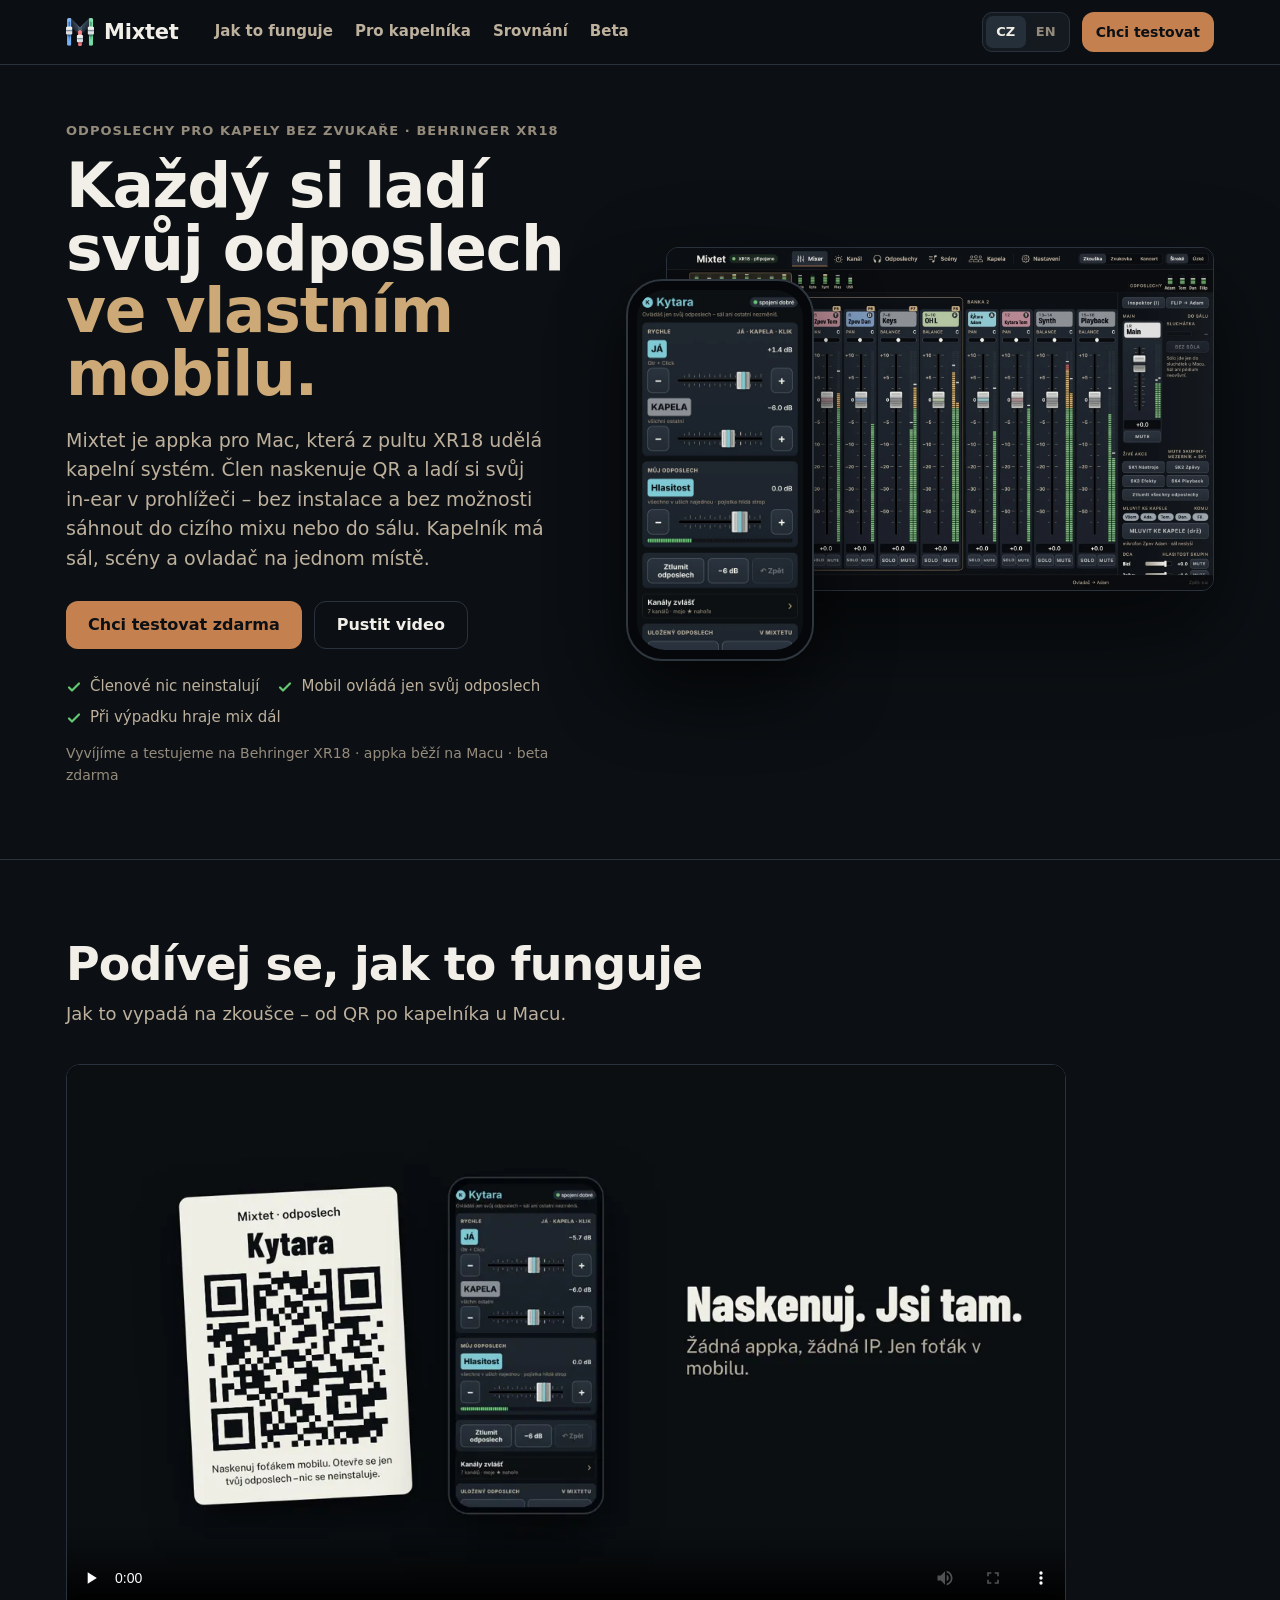
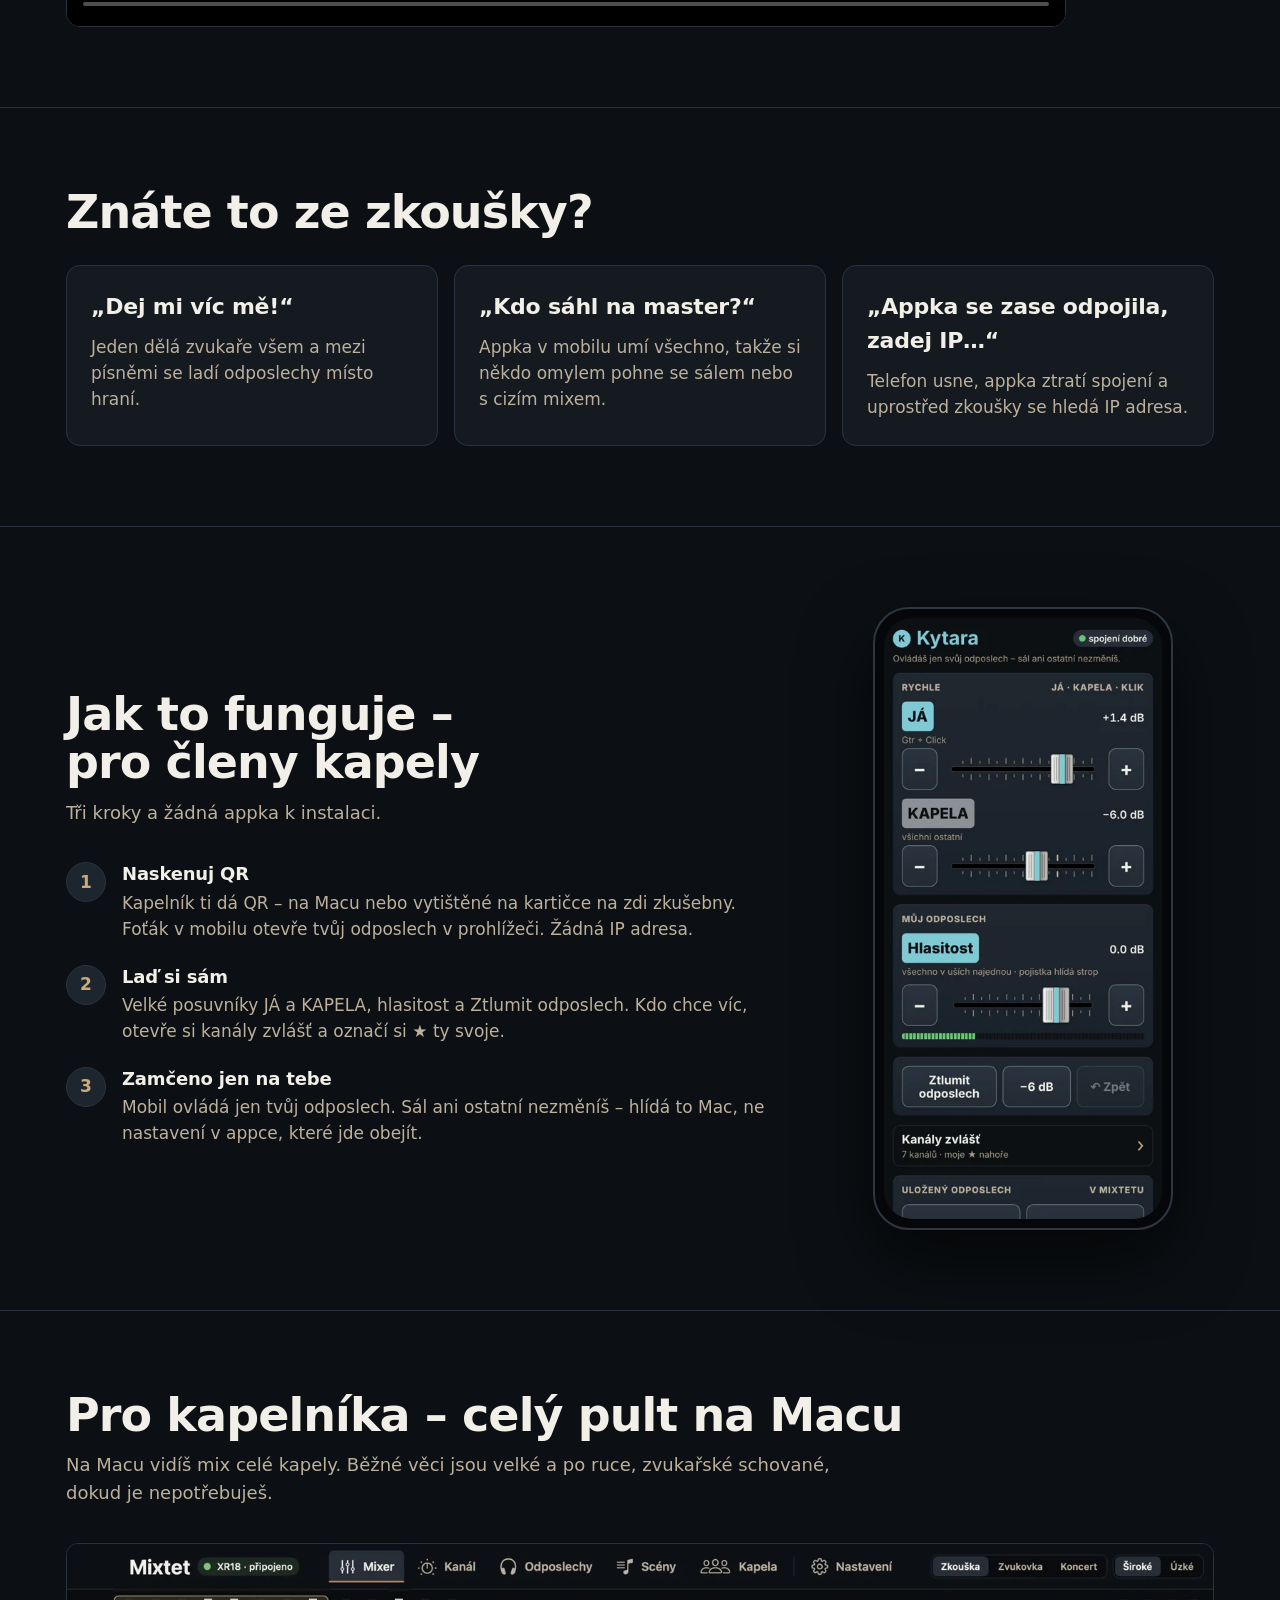
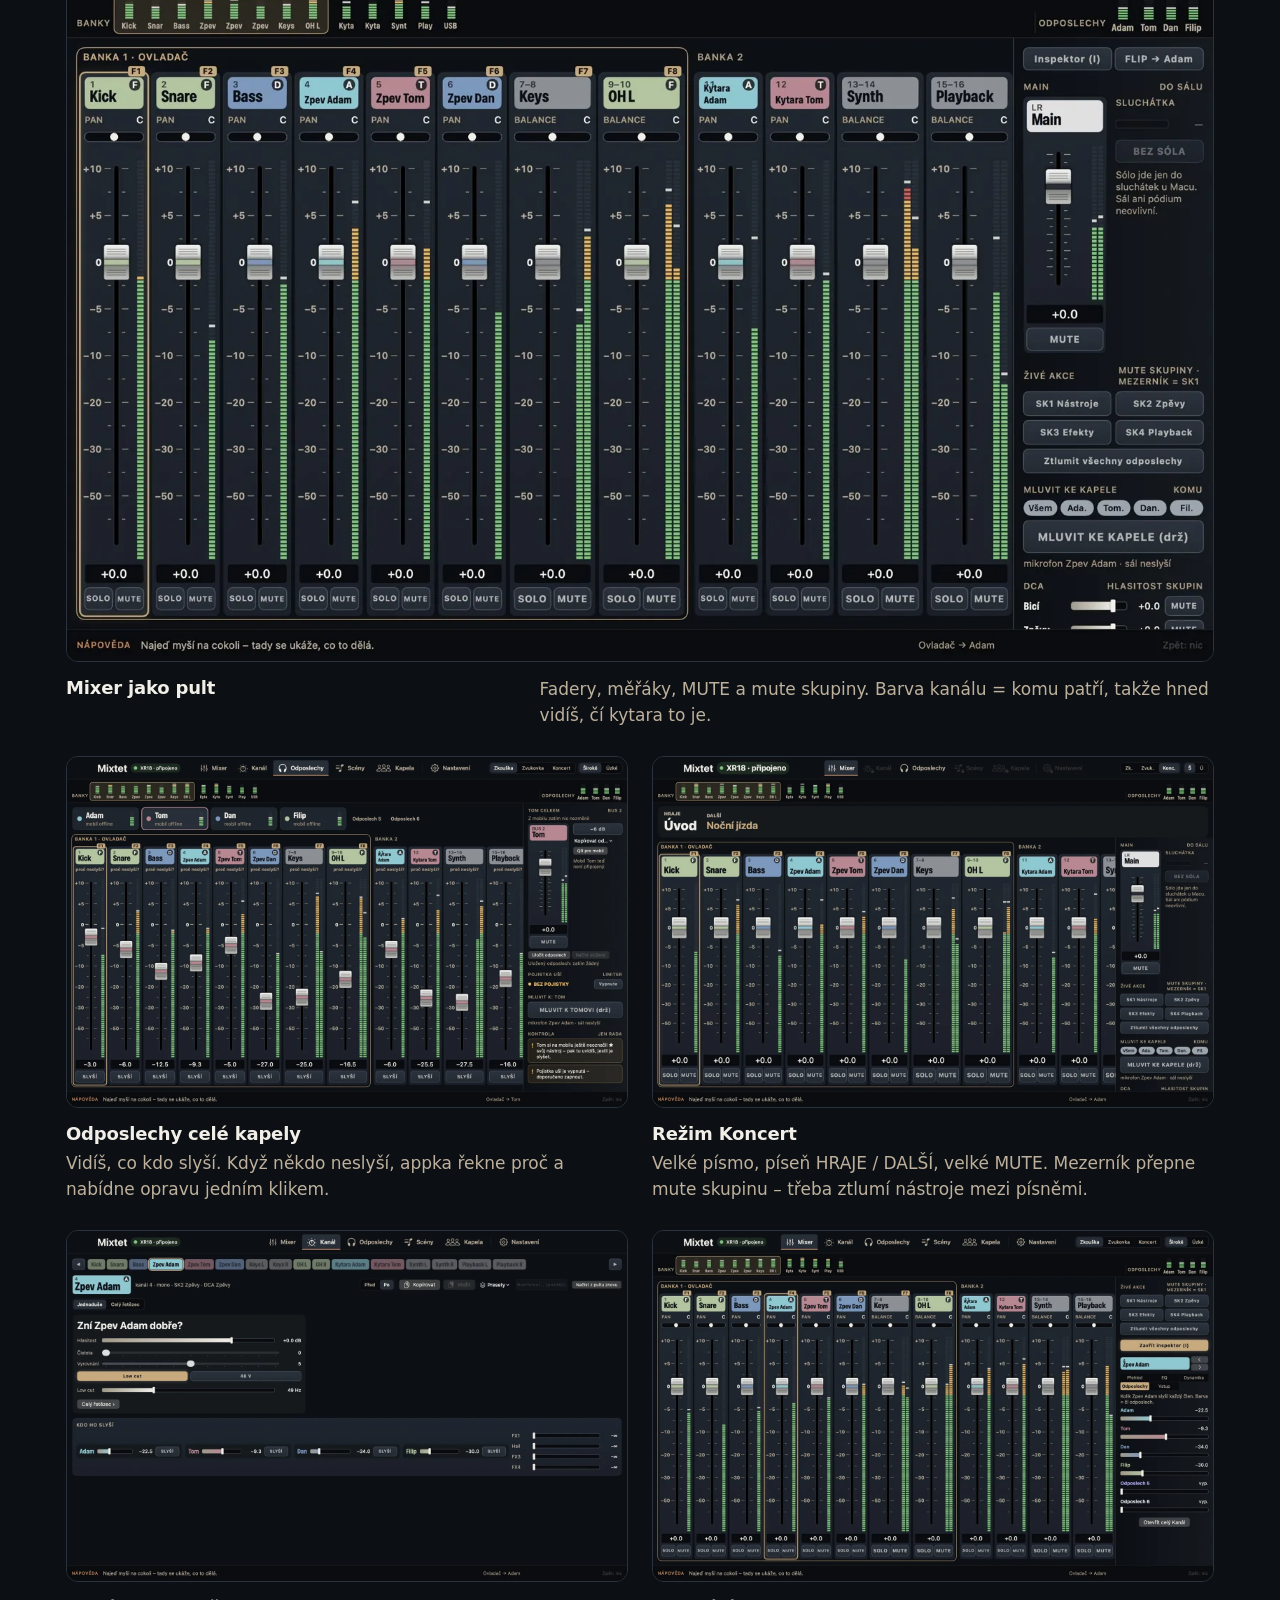
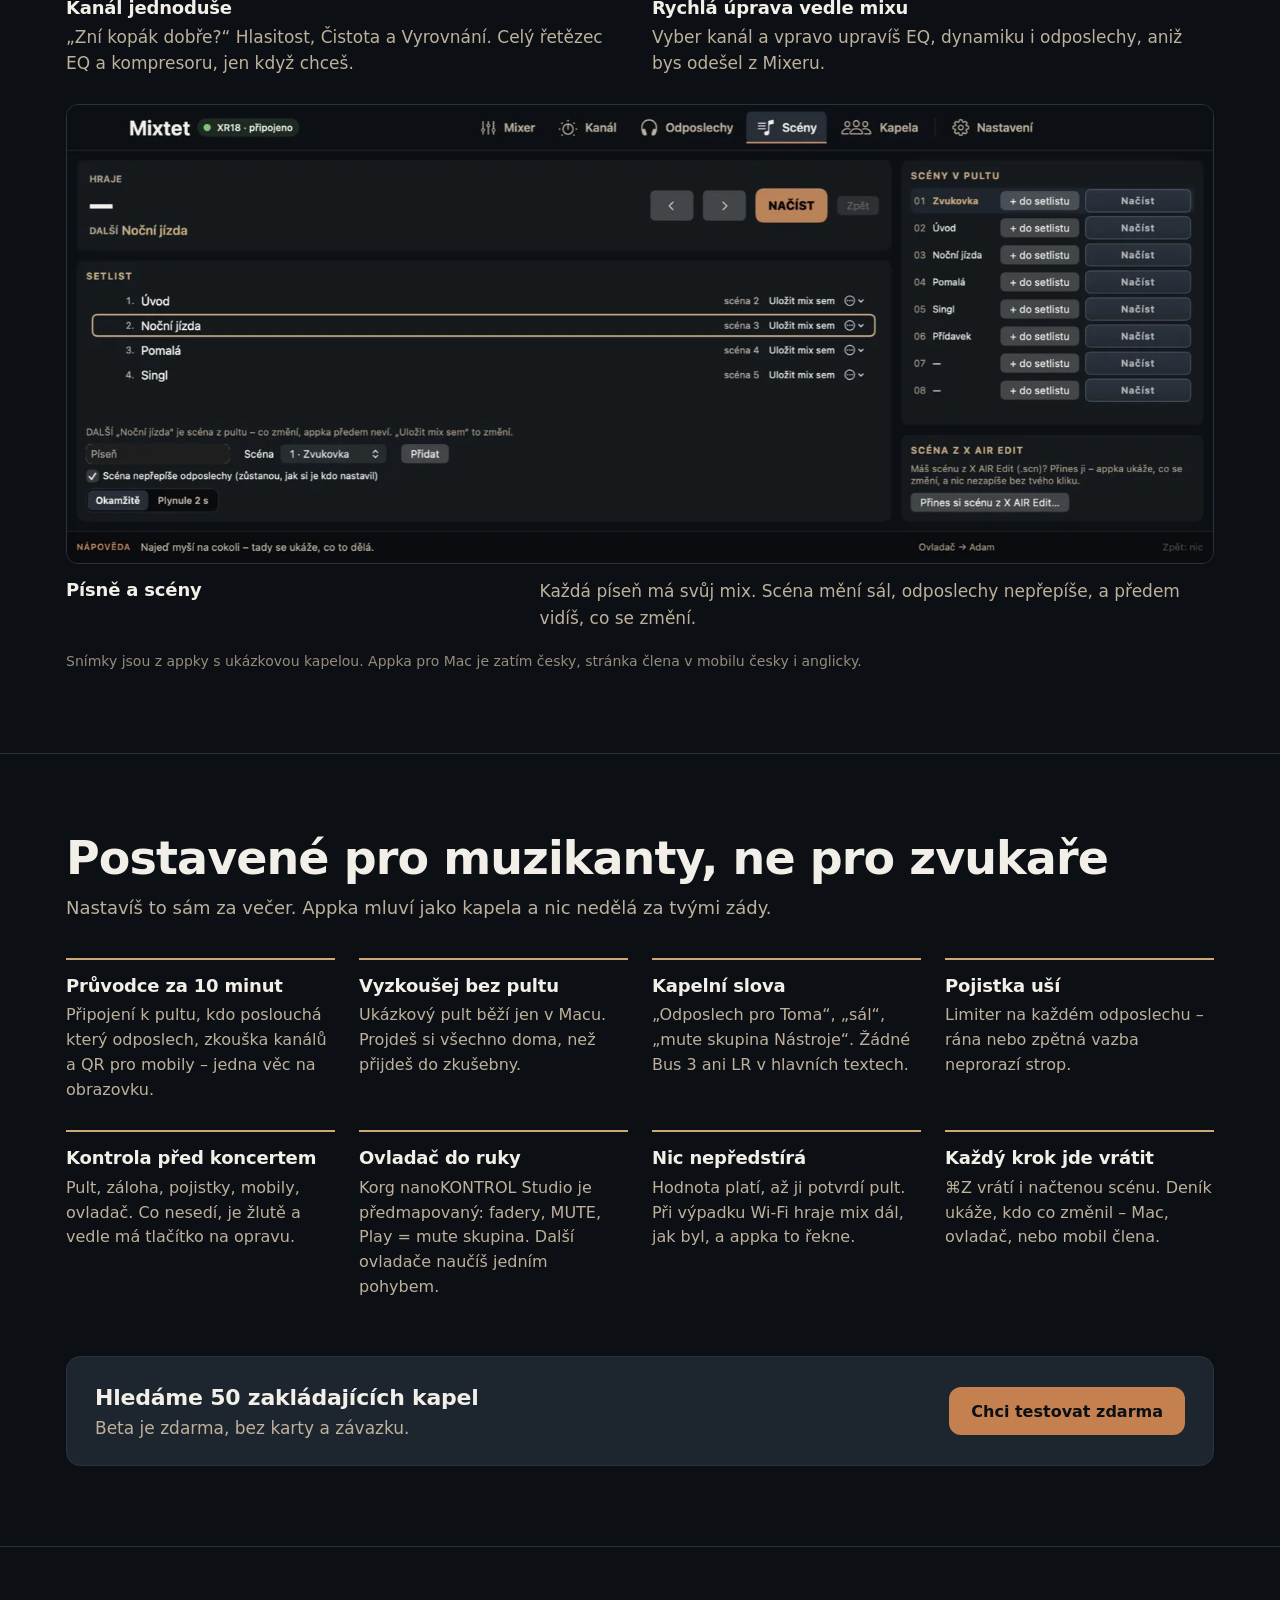
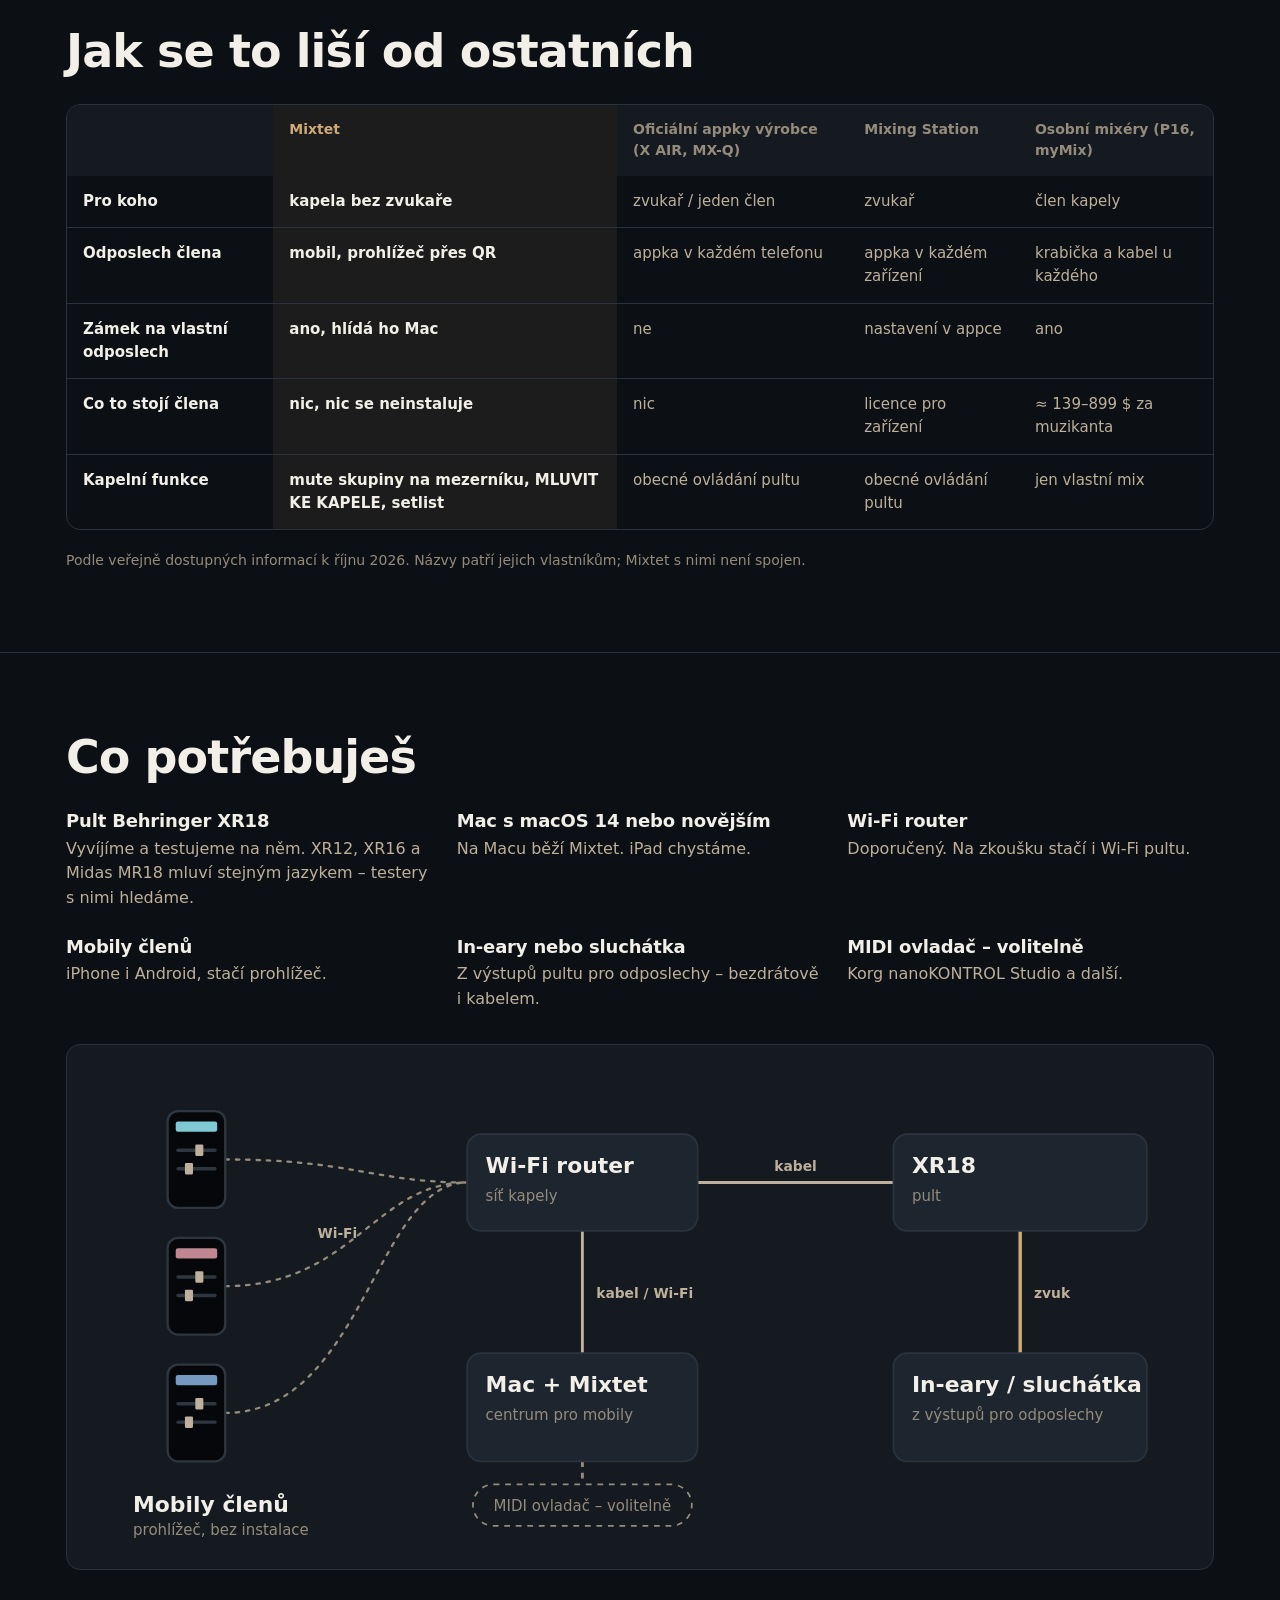
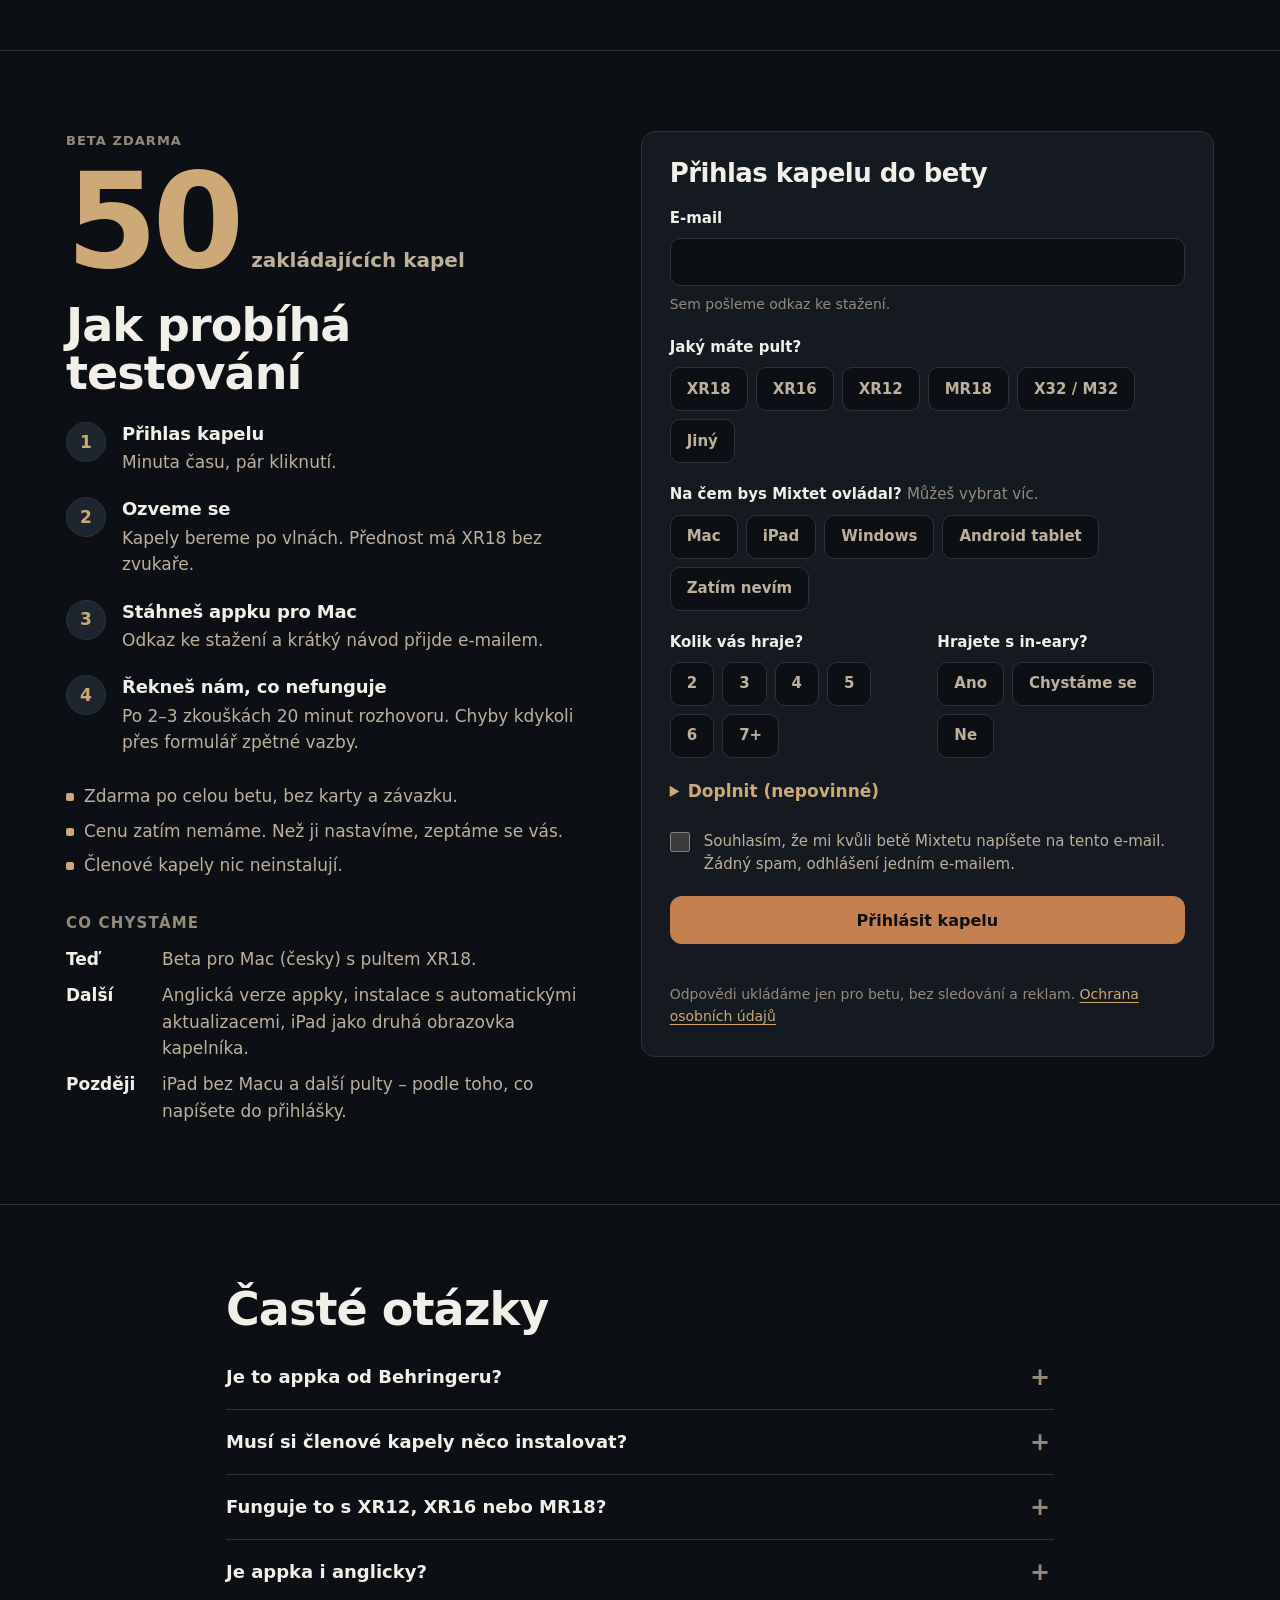
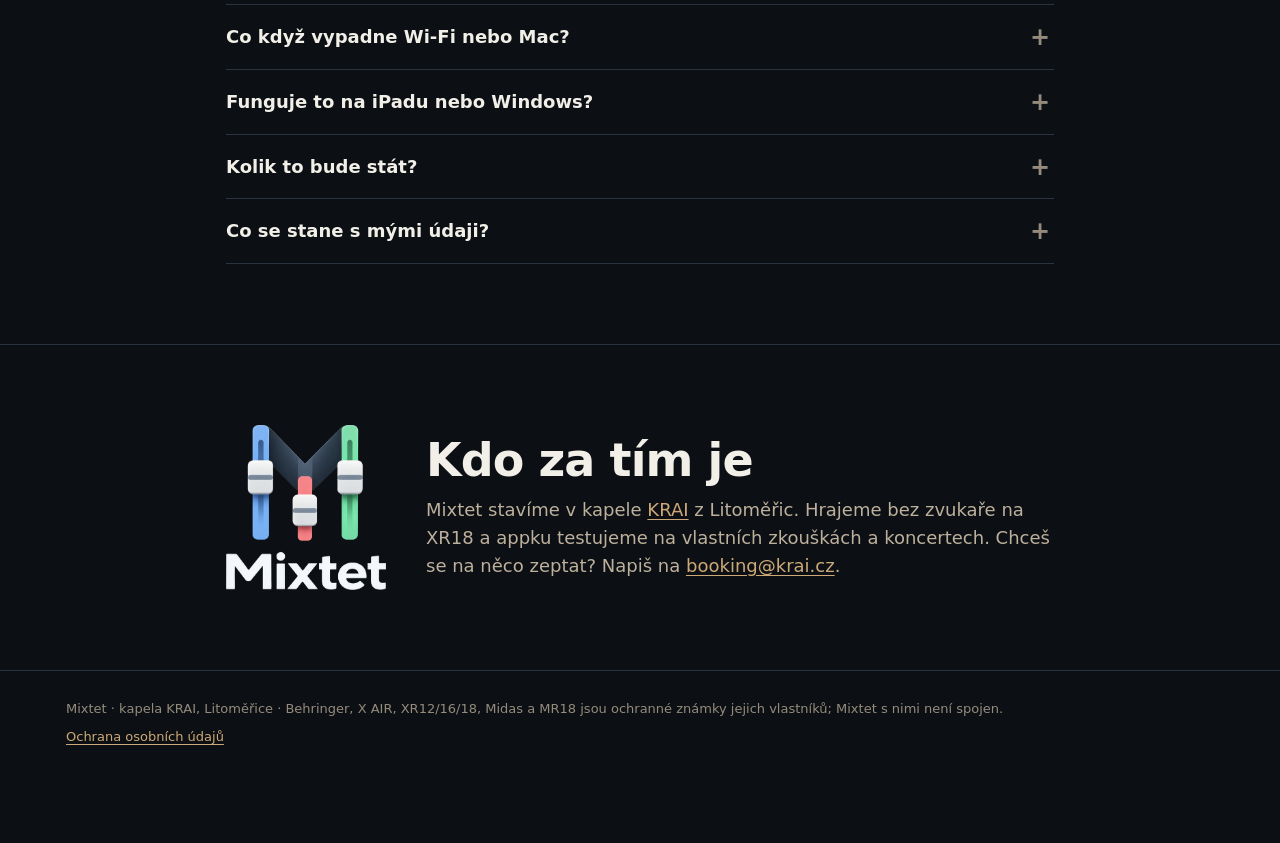
==== cs/index.html @ ce09ac87 "chore(web): web mixtet.live do gitu (stránky, ukázka /demo/, worker, release/ pro Sparkle) Co-Author" ====
<!doctype html>
<html lang="cs">
<head>
<meta charset="utf-8">
<meta name="viewport" content="width=device-width,initial-scale=1,viewport-fit=cover">
<title>Mixtet – odposlechy v mobilu pro kapely s XR18 bez zvukaře</title>
<meta name="description" content="Každý člen kapely si ladí svůj in‑ear odposlech v mobilu – přes QR, bez instalace a zamčený jen na sebe. Kapelník má sál, scény a ovladač na Macu. Beta zdarma pro 50 kapel s Behringer XR18.">
<link rel="canonical" href="https://mixtet.live/cs/">
<link rel="alternate" hreflang="en" href="https://mixtet.live/">
<link rel="alternate" hreflang="cs" href="https://mixtet.live/cs/">
<link rel="alternate" hreflang="x-default" href="https://mixtet.live/">
<meta property="og:type" content="website">
<meta property="og:url" content="https://mixtet.live/cs/">
<meta property="og:title" content="Mixtet – odposlechy v mobilu pro kapely s XR18 bez zvukaře">
<meta property="og:description" content="Každý člen kapely si ladí svůj in‑ear odposlech v mobilu – přes QR, bez instalace a zamčený jen na sebe. Kapelník má sál, scény a ovladač na Macu. Beta zdarma pro 50 kapel s Behringer XR18.">
<meta property="og:image" content="https://mixtet.live/img/og-cs.png">
<meta property="og:image:width" content="1200"><meta property="og:image:height" content="630">
<meta property="og:locale" content="cs_CZ">
<meta name="twitter:card" content="summary_large_image">
<meta name="theme-color" content="#0C1014">
<link rel="icon" type="image/png" href="../img/znacka.png">
<link rel="stylesheet" href="../site.css">
</head>
<body>
<a class="skip" href="#main">Přeskočit na obsah</a>
<header class="top"><div class="wrap bar">
  <a class="brand" href="/cs/"><img src="../img/znacka.png" width="28" height="28" alt="">Mixtet</a>
  <nav aria-label="Main"><a href="#how">Jak to funguje</a><a href="#leader">Pro kapelníka</a><a href="#compare">Srovnání</a><a href="#beta">Beta</a></nav>
  <div class="right">
    <div class="lang" role="group" aria-label="Jazyk / Language">
      <a href="/cs/" data-lang="cs" hreflang="cs" aria-current="true">CZ</a><a href="/" data-lang="en" hreflang="en">EN</a>
    </div>
    <a class="btn sm" href="#join">Chci testovat</a>
  </div>
</div></header>

<main id="main">
<section class="hero"><div class="wrap">
  <div class="hero-text">
    <p class="eyebrow">Odposlechy pro kapely bez zvukaře · Behringer XR18</p>
    <h1>Každý si ladí svůj odposlech <em>ve vlastním mobilu.</em></h1>
    <p class="lead">Mixtet je appka pro Mac, která z pultu XR18 udělá kapelní systém. Člen naskenuje QR a ladí si svůj in‑ear v prohlížeči – bez instalace a bez možnosti sáhnout do cizího mixu nebo do sálu. Kapelník má sál, scény a ovladač na jednom místě.</p>
    <div class="cta-row"><a class="btn" href="#join">Chci testovat zdarma</a><a class="btn ghost" href="#video">Pustit video</a></div>
    <ul class="proof"><li>Členové nic neinstalují</li><li>Mobil ovládá jen svůj odposlech</li><li>Při výpadku hraje mix dál</li></ul>
    <p class="works">Vyvíjíme a testujeme na Behringer XR18 · appka běží na Macu · beta zdarma</p>
  </div>
  <div class="hero-vis">
    <img class="mac" src="../img/screens/web-mixer.webp" width="1600" height="1000" alt="Appka Mixtet na Macu: mixer kapely s barevnými kanály členů" fetchpriority="high">
    <div class="phone"><img src="../img/phone-cs.webp" width="390" height="845" alt="Odposlech člena v mobilu: posuvníky JÁ a KAPELA, hlasitost, Ztlumit odposlech"></div>
  </div>
</div></section>

<section class="sec" id="video"><div class="wrap">
  <h2>Podívej se, jak to funguje</h2>
  <p class="sub">Jak to vypadá na zkoušce – od QR po kapelníka u Macu.</p>
  <div class="vid"><video controls playsinline preload="none" poster="../video/poster-cs-16x9.webp" aria-label="Video: člen kapely naskenuje QR, ladí si odposlech v mobilu, kapelník ovládá sál na Macu">
    <source src="../video/mixtet-cs-9x16.mp4" type="video/mp4" media="(max-width: 600px)">
    <source src="../video/mixtet-cs-16x9.mp4" type="video/mp4">
  </video></div>
</div></section>

<section class="sec" id="problem"><div class="wrap">
  <h2>Znáte to ze zkoušky?</h2>
  <div class="grid3"><div class="card quote"><p class="q">„Dej mi víc mě!“</p><p>Jeden dělá zvukaře všem a mezi písněmi se ladí odposlechy místo hraní.</p></div><div class="card quote"><p class="q">„Kdo sáhl na master?“</p><p>Appka v mobilu umí všechno, takže si někdo omylem pohne se sálem nebo s cizím mixem.</p></div><div class="card quote"><p class="q">„Appka se zase odpojila, zadej IP…“</p><p>Telefon usne, appka ztratí spojení a uprostřed zkoušky se hledá IP adresa.</p></div></div>
</div></section>

<section class="sec" id="how"><div class="wrap split">
  <div>
    <h2>Jak to funguje – pro členy kapely</h2>
    <p class="sub">Tři kroky a žádná appka k instalaci.</p>
    <ol class="steps"><li><span class="n">1</span><div><h3>Naskenuj QR</h3><p>Kapelník ti dá QR – na Macu nebo vytištěné na kartičce na zdi zkušebny. Foťák v mobilu otevře tvůj odposlech v prohlížeči. Žádná IP adresa.</p></div></li><li><span class="n">2</span><div><h3>Laď si sám</h3><p>Velké posuvníky JÁ a KAPELA, hlasitost a Ztlumit odposlech. Kdo chce víc, otevře si kanály zvlášť a označí si ★ ty svoje.</p></div></li><li><span class="n">3</span><div><h3>Zamčeno jen na tebe</h3><p>Mobil ovládá jen tvůj odposlech. Sál ani ostatní nezměníš – hlídá to Mac, ne nastavení v appce, které jde obejít.</p></div></li></ol>
  </div>
  <div class="phone side"><img src="../img/phone-cs.webp" width="390" height="845" alt="Odposlech člena v mobilu: posuvníky JÁ a KAPELA, hlasitost, Ztlumit odposlech" loading="lazy"></div>
</div></section>

<section class="sec" id="leader"><div class="wrap">
  <h2>Pro kapelníka – celý pult na Macu</h2>
  <p class="sub">Na Macu vidíš mix celé kapely. Běžné věci jsou velké a po ruce, zvukařské schované, dokud je nepotřebuješ.</p>
  <div class="shots"><figure class="scr wide"><button class="shot" type="button" data-full="../img/screens/web-mixer.webp" aria-label="Mixer jako pult – zvětšit"><img src="../img/screens/web-mixer.webp" width="1600" height="1000" alt="Mixer jako pult" loading="lazy" decoding="async"></button><figcaption><h3>Mixer jako pult</h3><p>Fadery, měřáky, MUTE a mute skupiny. Barva kanálu = komu patří, takže hned vidíš, čí kytara to je.</p></figcaption></figure><figure class="scr"><button class="shot" type="button" data-full="../img/screens/web-odposlechy.webp" aria-label="Odposlechy celé kapely – zvětšit"><img src="../img/screens/web-odposlechy.webp" width="1600" height="1000" alt="Odposlechy celé kapely" loading="lazy" decoding="async"></button><figcaption><h3>Odposlechy celé kapely</h3><p>Vidíš, co kdo slyší. Když někdo neslyší, appka řekne proč a nabídne opravu jedním klikem.</p></figcaption></figure><figure class="scr"><button class="shot" type="button" data-full="../img/screens/web-koncert.webp" aria-label="Režim Koncert – zvětšit"><img src="../img/screens/web-koncert.webp" width="1600" height="1000" alt="Režim Koncert" loading="lazy" decoding="async"></button><figcaption><h3>Režim Koncert</h3><p>Velké písmo, píseň HRAJE / DALŠÍ, velké MUTE. Mezerník přepne mute skupinu – třeba ztlumí nástroje mezi písněmi.</p></figcaption></figure><figure class="scr"><button class="shot" type="button" data-full="../img/screens/web-kanal.webp" aria-label="Kanál jednoduše – zvětšit"><img src="../img/screens/web-kanal.webp" width="1600" height="1000" alt="Kanál jednoduše" loading="lazy" decoding="async"></button><figcaption><h3>Kanál jednoduše</h3><p>„Zní kopák dobře?“ Hlasitost, Čistota a Vyrovnání. Celý řetězec EQ a kompresoru, jen když chceš.</p></figcaption></figure><figure class="scr"><button class="shot" type="button" data-full="../img/screens/web-inspektor.webp" aria-label="Rychlá úprava vedle mixu – zvětšit"><img src="../img/screens/web-inspektor.webp" width="1600" height="1000" alt="Rychlá úprava vedle mixu" loading="lazy" decoding="async"></button><figcaption><h3>Rychlá úprava vedle mixu</h3><p>Vyber kanál a vpravo upravíš EQ, dynamiku i odposlechy, aniž bys odešel z Mixeru.</p></figcaption></figure><figure class="scr wide"><button class="shot" type="button" data-full="../img/screens/web-sceny.webp" aria-label="Písně a scény – zvětšit"><img src="../img/screens/web-sceny.webp" width="1514" height="605" alt="Písně a scény" loading="lazy" decoding="async"></button><figcaption><h3>Písně a scény</h3><p>Každá píseň má svůj mix. Scéna mění sál, odposlechy nepřepíše, a předem vidíš, co se změní.</p></figcaption></figure></div>
  <p class="note">Snímky jsou z appky s ukázkovou kapelou. Appka pro Mac je zatím česky, stránka člena v mobilu česky i anglicky.</p>
</div></section>

<section class="sec" id="easy"><div class="wrap">
  <h2>Postavené pro muzikanty, ne pro zvukaře</h2>
  <p class="sub">Nastavíš to sám za večer. Appka mluví jako kapela a nic nedělá za tvými zády.</p>
  <ul class="easy"><li><h3>Průvodce za 10 minut</h3><p>Připojení k pultu, kdo poslouchá který odposlech, zkouška kanálů a QR pro mobily – jedna věc na obrazovku.</p></li><li><h3>Vyzkoušej bez pultu</h3><p>Ukázkový pult běží jen v Macu. Projdeš si všechno doma, než přijdeš do zkušebny.</p></li><li><h3>Kapelní slova</h3><p>„Odposlech pro Toma“, „sál“, „mute skupina Nástroje“. Žádné Bus 3 ani LR v hlavních textech.</p></li><li><h3>Pojistka uší</h3><p>Limiter na každém odposlechu – rána nebo zpětná vazba neprorazí strop.</p></li><li><h3>Kontrola před koncertem</h3><p>Pult, záloha, pojistky, mobily, ovladač. Co nesedí, je žlutě a vedle má tlačítko na opravu.</p></li><li><h3>Ovladač do ruky</h3><p>Korg nanoKONTROL Studio je předmapovaný: fadery, MUTE, Play = mute skupina. Další ovladače naučíš jedním pohybem.</p></li><li><h3>Nic nepředstírá</h3><p>Hodnota platí, až ji potvrdí pult. Při výpadku Wi-Fi hraje mix dál, jak byl, a appka to řekne.</p></li><li><h3>Každý krok jde vrátit</h3><p>⌘Z vrátí i načtenou scénu. Deník ukáže, kdo co změnil – Mac, ovladač, nebo mobil člena.</p></li></ul>
  <div class="mid"><div><p class="mid-h">Hledáme 50 zakládajících kapel</p><p>Beta je zdarma, bez karty a závazku.</p></div><a class="btn" href="#join">Chci testovat zdarma</a></div>
</div></section>

<section class="sec" id="compare"><div class="wrap">
  <h2>Jak se to liší od ostatních</h2>
  <div class="tbl" tabindex="0" role="region" aria-label="Jak se to liší od ostatních"><table><thead><tr><th scope="col"></th><th scope="col" class=me>Mixtet</th><th scope="col">Oficiální appky výrobce (X AIR, MX-Q)</th><th scope="col">Mixing Station</th><th scope="col">Osobní mixéry (P16, myMix)</th></tr></thead><tbody><tr><th scope="row">Pro koho</th><td class=me>kapela bez zvukaře</td><td>zvukař / jeden člen</td><td>zvukař</td><td>člen kapely</td></tr><tr><th scope="row">Odposlech člena</th><td class=me>mobil, prohlížeč přes QR</td><td>appka v každém telefonu</td><td>appka v každém zařízení</td><td>krabička a kabel u každého</td></tr><tr><th scope="row">Zámek na vlastní odposlech</th><td class=me>ano, hlídá ho Mac</td><td>ne</td><td>nastavení v appce</td><td>ano</td></tr><tr><th scope="row">Co to stojí člena</th><td class=me>nic, nic se neinstaluje</td><td>nic</td><td>licence pro zařízení</td><td>≈ 139–899 $ za muzikanta</td></tr><tr><th scope="row">Kapelní funkce</th><td class=me>mute skupiny na mezerníku, MLUVIT KE KAPELE, setlist</td><td>obecné ovládání pultu</td><td>obecné ovládání pultu</td><td>jen vlastní mix</td></tr></tbody></table></div>
  <p class="note">Podle veřejně dostupných informací k říjnu 2026. Názvy patří jejich vlastníkům; Mixtet s nimi není spojen.</p>
</div></section>

<section class="sec" id="need"><div class="wrap">
  <h2>Co potřebuješ</h2>
  <ul class="need"><li><h3>Pult Behringer XR18</h3><p>Vyvíjíme a testujeme na něm. XR12, XR16 a Midas MR18 mluví stejným jazykem – testery s nimi hledáme.</p></li><li><h3>Mac s macOS 14 nebo novějším</h3><p>Na Macu běží Mixtet. iPad chystáme.</p></li><li><h3>Wi-Fi router</h3><p>Doporučený. Na zkoušku stačí i Wi-Fi pultu.</p></li><li><h3>Mobily členů</h3><p>iPhone i Android, stačí prohlížeč.</p></li><li><h3>In‑eary nebo sluchátka</h3><p>Z výstupů pultu pro odposlechy – bezdrátově i kabelem.</p></li><li><h3>MIDI ovladač – volitelně</h3><p>Korg nanoKONTROL Studio a další.</p></li></ul>
  <div class="diabox"><svg class="dia" viewBox="0 0 960 420" role="img" aria-labelledby="diaT"><title id="diaT">Schéma zapojení: mobily členů přes Wi-Fi do routeru, router kabelem do pultu XR18, Mac s Mixtetem ve stejné síti, z výstupů pultu do in‑earů nebo sluchátek.</title>
<path class="w" d="M120 82 C230 82 250 102 330 102"/><path class="w" d="M120 192 C230 192 250 102 330 102"/><path class="w" d="M120 302 C240 302 250 102 330 102"/>
<line class="c" x1="430" y1="144" x2="430" y2="250"/><line class="c" x1="530" y1="102" x2="700" y2="102"/><line class="a" x1="810" y1="144" x2="810" y2="250"/><line class="c o" x1="430" y1="344" x2="430" y2="364"/>
<text class="l" x="200" y="150">Wi-Fi</text><text class="l" x="442" y="202">kabel / Wi-Fi</text><text class="l" x="615" y="92" text-anchor="middle">kabel</text><text class="l" x="822" y="202">zvuk</text>
<g class="ph"><rect x="70" y="40" width="50" height="84" rx="9"/><rect x="77" y="49" width="36" height="9" rx="2" style="fill:var(--m1)"/><line x1="79" y1="74" x2="111" y2="74"/><line x1="79" y1="90" x2="111" y2="90"/><rect class="k" x="94" y="69" width="7" height="10" rx="1"/><rect class="k" x="85" y="85" width="7" height="10" rx="1"/></g><g class="ph"><rect x="70" y="150" width="50" height="84" rx="9"/><rect x="77" y="159" width="36" height="9" rx="2" style="fill:var(--m2)"/><line x1="79" y1="184" x2="111" y2="184"/><line x1="79" y1="200" x2="111" y2="200"/><rect class="k" x="94" y="179" width="7" height="10" rx="1"/><rect class="k" x="85" y="195" width="7" height="10" rx="1"/></g><g class="ph"><rect x="70" y="260" width="50" height="84" rx="9"/><rect x="77" y="269" width="36" height="9" rx="2" style="fill:var(--m3)"/><line x1="79" y1="294" x2="111" y2="294"/><line x1="79" y1="310" x2="111" y2="310"/><rect class="k" x="94" y="289" width="7" height="10" rx="1"/><rect class="k" x="85" y="305" width="7" height="10" rx="1"/></g>
<text class="t" x="40" y="388">Mobily členů</text><text class="s" x="40" y="408">prohlížeč, bez instalace</text>
<g class="nd"><rect x="330" y="60" width="200" height="84" rx="12"/><text class="t" x="346" y="94">Wi-Fi router</text><text class="s" x="346" y="118">síť kapely</text></g>
<g class="nd"><rect x="330" y="250" width="200" height="94" rx="12"/><text class="t" x="346" y="284">Mac + Mixtet</text><text class="s" x="346" y="308">centrum pro mobily</text></g>
<g class="nd"><rect x="700" y="60" width="220" height="84" rx="12"/><text class="t" x="716" y="94">XR18</text><text class="s" x="716" y="118">pult</text></g>
<g class="nd"><rect x="700" y="250" width="220" height="94" rx="12"/><text class="t" x="716" y="284">In‑eary / sluchátka</text><text class="s" x="716" y="308">z výstupů pro odposlechy</text></g>
<g class="nd o"><rect x="335" y="364" width="190" height="36" rx="18"/><text class="s" x="430" y="387" text-anchor="middle">MIDI ovladač – volitelně</text></g>
</svg></div>
</div></section>

<section class="sec" id="beta"><div class="wrap beta">
  <div class="beta-info">
    <p class="eyebrow">Beta zdarma</p>
    <p class="big"><span>50</span> zakládajících kapel</p>
    <h2>Jak probíhá testování</h2>
    <ol class="steps"><li><span class="n">1</span><div><h3>Přihlas kapelu</h3><p>Minuta času, pár kliknutí.</p></div></li><li><span class="n">2</span><div><h3>Ozveme se</h3><p>Kapely bereme po vlnách. Přednost má XR18 bez zvukaře.</p></div></li><li><span class="n">3</span><div><h3>Stáhneš appku pro Mac</h3><p>Odkaz ke stažení a krátký návod přijde e-mailem.</p></div></li><li><span class="n">4</span><div><h3>Řekneš nám, co nefunguje</h3><p>Po 2–3 zkouškách 20 minut rozhovoru. Chyby kdykoli přes formulář zpětné vazby.</p></div></li></ol>
    <ul class="terms"><li>Zdarma po celou betu, bez karty a závazku.</li><li>Cenu zatím nemáme. Než ji nastavíme, zeptáme se vás.</li><li>Členové kapely nic neinstalují.</li></ul>
    <h3 class="road-h">Co chystáme</h3>
    <ul class="road"><li><b>Teď</b><span>Beta pro Mac (česky) s pultem XR18.</span></li><li><b>Další</b><span>Anglická verze appky, instalace s automatickými aktualizacemi, iPad jako druhá obrazovka kapelníka.</span></li><li><b>Později</b><span>iPad bez Macu a další pulty – podle toho, co napíšete do přihlášky.</span></li></ul>
  </div>
  <div class="formcol" id="join">
    <form id="signup" class="card form" novalidate>
      <h2 class="form-h">Přihlas kapelu do bety</h2>
      <div class="f">
        <label for="email">E-mail</label>
        <input id="email" name="email" type="email" autocomplete="email" required aria-describedby="email-hint email-err" inputmode="email">
        <p class="hint" id="email-hint">Sem pošleme odkaz ke stažení.</p><p class="err" id="email-err" hidden></p>
      </div>
      <fieldset class="f" aria-describedby="mixer-err"><legend>Jaký máte pult?</legend><div class="chips"><label class="chip"><input type="radio" name="mixer" value="xr18"><span>XR18</span></label><label class="chip"><input type="radio" name="mixer" value="xr16"><span>XR16</span></label><label class="chip"><input type="radio" name="mixer" value="xr12"><span>XR12</span></label><label class="chip"><input type="radio" name="mixer" value="mr18"><span>MR18</span></label><label class="chip"><input type="radio" name="mixer" value="x32"><span>X32 / M32</span></label><label class="chip"><input type="radio" name="mixer" value="other"><span>Jiný</span></label></div><p class="err" id="mixer-err" hidden></p></fieldset>
      <fieldset class="f"><legend>Na čem bys Mixtet ovládal? <span class="opt">Můžeš vybrat víc.</span></legend><div class="chips"><label class="chip"><input type="checkbox" name="hub" value="mac"><span>Mac</span></label><label class="chip"><input type="checkbox" name="hub" value="ipad"><span>iPad</span></label><label class="chip"><input type="checkbox" name="hub" value="windows"><span>Windows</span></label><label class="chip"><input type="checkbox" name="hub" value="android"><span>Android tablet</span></label><label class="chip"><input type="checkbox" name="hub" value="unsure"><span>Zatím nevím</span></label></div></fieldset>
      <div class="f2">
        <fieldset class="f"><legend>Kolik vás hraje?</legend><div class="chips"><label class="chip"><input type="radio" name="members" value="2"><span>2</span></label><label class="chip"><input type="radio" name="members" value="3"><span>3</span></label><label class="chip"><input type="radio" name="members" value="4"><span>4</span></label><label class="chip"><input type="radio" name="members" value="5"><span>5</span></label><label class="chip"><input type="radio" name="members" value="6"><span>6</span></label><label class="chip"><input type="radio" name="members" value="7+"><span>7+</span></label></div></fieldset>
        <fieldset class="f"><legend>Hrajete s in‑eary?</legend><div class="chips"><label class="chip"><input type="radio" name="iem" value="yes"><span>Ano</span></label><label class="chip"><input type="radio" name="iem" value="planning"><span>Chystáme se</span></label><label class="chip"><input type="radio" name="iem" value="no"><span>Ne</span></label></div></fieldset>
      </div>
      <details class="more"><summary>Doplnit (nepovinné)</summary>
        <div class="f2">
          <div class="f"><label for="band">Název kapely</label><input id="band" name="band" autocomplete="organization" maxlength="80"></div>
          <div class="f"><label for="country">Země</label><input id="country" name="country" autocomplete="country-name" maxlength="60"></div>
        </div>
        <div class="f"><label for="note">Něco, co bychom měli vědět?</label><textarea id="note" name="note" rows="3" maxlength="1000"></textarea></div>
      </details>
      <div class="hp" aria-hidden="true"><label>Web <input name="web" tabindex="-1" autocomplete="off"></label></div>
      <label class="consent"><input type="checkbox" name="consent" id="consent" aria-describedby="consent-err"><span>Souhlasím, že mi kvůli betě Mixtetu napíšete na tento e-mail. Žádný spam, odhlášení jedním e-mailem.</span></label>
      <p class="err" id="consent-err" hidden></p>
      <button class="btn full" type="submit" id="submit">Přihlásit kapelu</button>
      <p class="err" id="server-err" role="alert" hidden></p>
      <p class="note">Odpovědi ukládáme jen pro betu, bez sledování a reklam. <a href="/ochrana-udaju.html">Ochrana osobních údajů</a></p>
    </form>
    <div class="card done" id="done" hidden tabindex="-1"><h2></h2><p></p><button class="btn ghost" type="button" id="share"></button></div>
  </div>
</div></section>

<section class="sec" id="faq"><div class="wrap narrow">
  <h2>Časté otázky</h2>
  <div class="faq"><details><summary>Je to appka od Behringeru?</summary><p>Ne. Mixtet je nezávislá appka, se společnostmi Behringer ani Music Tribe není spojená.</p></details><details><summary>Musí si členové kapely něco instalovat?</summary><p>Ne. Naskenují QR a odposlech se otevře v prohlížeči mobilu. Na plochu si ho můžou přidat jako ikonu.</p></details><details><summary>Funguje to s XR12, XR16 nebo MR18?</summary><p>Používají stejný protokol jako XR18, takže by měly. Na skutečném pultu jsme je ale zatím neověřili – testery s nimi hledáme.</p></details><details><summary>Je appka i anglicky?</summary><p>Stránka člena v mobilu ano. Appka pro Mac je zatím česky; anglickou verzi chystáme před mezinárodní vlnou bety.</p></details><details><summary>Co když vypadne Wi-Fi nebo Mac?</summary><p>Pult hraje dál, jak byl. Mixtet nic nepošle naslepo, po návratu se sám připojí a mobily taky.</p></details><details><summary>Funguje to na iPadu nebo Windows?</summary><p>Mobil člena funguje všude. Appka pro kapelníka je zatím na Macu, iPad chystáme. Do přihlášky napiš, na čem bys ji chtěl.</p></details><details><summary>Kolik to bude stát?</summary><p>Během testování nic. Cenu nastavíme podle zkušeností testerů a zakládající kapely ji uslyší jako první.</p></details><details><summary>Co se stane s mými údaji?</summary><p>Použijeme je jen k betě a smažeme nejpozději do 2 let. Kdykoli napiš a smažeme je hned.</p></details></div>
</div></section>

<section class="sec" id="about"><div class="wrap narrow about">
  <img src="../img/logo.png" width="160" height="164" alt="Mixtet" loading="lazy">
  <div><h2>Kdo za tím je</h2><p>Mixtet stavíme v kapele <a href="https://krai.cz">KRAI</a> z Litoměřic. Hrajeme bez zvukaře na XR18 a appku testujeme na vlastních zkouškách a koncertech. Chceš se na něco zeptat? Napiš na <a href="mailto:booking@krai.cz">booking@krai.cz</a>.</p></div>
</div></section>
</main>

<footer><div class="wrap"><p>Mixtet · kapela KRAI, Litoměřice · Behringer, X AIR, XR12/16/18, Midas a MR18 jsou ochranné známky jejich vlastníků; Mixtet s nimi není spojen.</p><p><a href="/ochrana-udaju.html">Ochrana osobních údajů</a></p></div></footer>
<div class="sticky" id="sticky" hidden><a class="btn full" href="#join">Chci testovat zdarma</a></div>
<dialog id="zoom"><form method="dialog"><button class="x" aria-label="Zavřít / Close">×</button></form><img alt=""></dialog>
<script>window.MIXTET={"lang": "cs", "msg": {"eEmail": "Zkontroluj e-mail – takhle nevypadá platně.", "eMixer": "Vyber pult (nebo „Jiný“).", "eConsent": "Bez souhlasu ti nemůžeme napsat.", "eServer": "Nepodařilo se odeslat. Zkus to za chvíli znovu, nebo napiš na booking@krai.cz.", "okH": "Díky, kapelu máme!", "okP": "Ozveme se na {email}, až bude místo ve vlně. Pošli odkaz zbytku kapely – ať ví, co je čeká.", "okShare": "Zkopírovat odkaz na web", "okCopied": "Odkaz zkopírován", "fSubmit": "Přihlásit kapelu", "fSending": "Odesílám…"}};</script>
<script src="../site.js" defer></script>
</body>
</html>
---- site.css ----
/* Mixtet web – barvy a písmo jako appka (docs/BRAND.md): tmavé plátno, SF Pro (systémové), terakota = hlavní akce,
   sand = výběr, barvy členů jen tam, kde znamenají člena. Žádná webová písma, žádné externí zdroje. */
:root{
  --bg:#0C1014; --s1:#141A20; --s2:#1D252E; --s3:#252F39; --line:#2A333D;
  --fg:#F1EFE7; --fg2:#BDB09C; --fg3:#958B7C;
  --sand:#CDA977; --terra:#C4804F; --terra-h:#D08A57; --ok:#66C773; --warn:#F0CF4C; --mute:#EB4C47;
  --m1:#7FCAD4; --m2:#C08692; --m3:#7699C0; --m4:#AEC59C;
  --font:-apple-system,BlinkMacSystemFont,"SF Pro Text","SF Pro Display",system-ui,"Segoe UI",Roboto,"Helvetica Neue",Arial,sans-serif;
  --r:14px; --gut:max(16px,env(safe-area-inset-left,0px));
  color-scheme:dark;
}
*{box-sizing:border-box}
[hidden]{display:none!important}
html{scroll-behavior:smooth;scroll-padding-top:84px;-webkit-text-size-adjust:100%}
@media (prefers-reduced-motion:reduce){html{scroll-behavior:auto}*{animation:none!important;transition:none!important}}
body{margin:0;background:var(--bg);color:var(--fg);font:17px/1.55 var(--font);font-variant-numeric:tabular-nums;-webkit-font-smoothing:antialiased}
img{max-width:100%;height:auto;display:block}
a{color:var(--sand);text-underline-offset:3px}
h1,h2,h3{font-weight:800;letter-spacing:-.02em;text-wrap:balance;margin:0}
h2{font-size:clamp(30px,4.2vw,46px);line-height:1.05;margin-bottom:12px}
h3{font-size:18px;line-height:1.3;letter-spacing:-.01em;font-weight:700}
p{margin:0}
.wrap{max-width:1180px;margin:0 auto;padding-left:var(--gut);padding-right:max(16px,env(safe-area-inset-right,0px))}
.narrow{max-width:860px}
.skip{position:absolute;left:-9999px;top:8px;background:var(--fg);color:var(--bg);padding:8px 12px;border-radius:8px;z-index:50}
.skip:focus{left:12px}
:focus-visible{outline:2px solid var(--sand);outline-offset:3px;border-radius:6px}

/* Lišta */
.top{position:sticky;top:0;z-index:20;background:rgba(12,16,20,.86);backdrop-filter:saturate(1.4) blur(14px);-webkit-backdrop-filter:saturate(1.4) blur(14px);border-bottom:1px solid var(--line)}
.bar{display:flex;align-items:center;gap:24px;height:64px}
.brand{display:flex;align-items:center;gap:10px;color:var(--fg);text-decoration:none;font-weight:800;font-size:21px;letter-spacing:-.01em}
.top nav{display:flex;gap:22px;margin-left:12px}
.top nav a{color:var(--fg2);text-decoration:none;font-size:15px;font-weight:600}
.top nav a:hover{color:var(--fg)}
.right{margin-left:auto;display:flex;align-items:center;gap:12px}
.lang{display:flex;background:var(--s1);border:1px solid var(--line);border-radius:10px;padding:3px}
.lang a{font-size:13px;font-weight:700;color:var(--fg3);text-decoration:none;border-radius:7px;padding:6px 10px;min-width:40px;text-align:center}
.lang a[aria-current]{background:var(--s3);color:var(--fg)}

/* Tlačítka */
.btn{display:inline-flex;align-items:center;justify-content:center;gap:8px;min-height:48px;font:700 16px var(--font);text-decoration:none;color:#0C1014;background:var(--terra);border:0;border-radius:12px;padding:0 22px;cursor:pointer;transition:background .15s}
.btn:hover{background:var(--terra-h)}
.btn.ghost{background:transparent;color:var(--fg);border:1px solid var(--line)}
.btn.ghost:hover{background:var(--s2)}
.btn.sm{min-height:40px;font-size:14px;padding:0 14px}
.btn.full{width:100%}
.btn[disabled]{opacity:.6;cursor:progress}

/* Úvod */
.hero{padding:56px 0 72px;overflow:hidden}
.hero .wrap{display:grid;grid-template-columns:minmax(0,1fr) minmax(0,1.15fr);gap:48px;align-items:center}
.eyebrow{font-size:13px;font-weight:700;letter-spacing:.08em;text-transform:uppercase;color:var(--fg3);margin-bottom:14px}
h1{font-size:clamp(38px,4.8vw,64px);line-height:1.02;margin-bottom:20px}
h1 em{font-style:normal;color:var(--sand)}
.lead{font-size:19px;color:var(--fg2);max-width:36em;margin-bottom:28px}
.cta-row{display:flex;flex-wrap:wrap;gap:12px}
.proof{list-style:none;padding:0;margin:26px 0 0;display:flex;flex-wrap:wrap;gap:8px 18px;color:var(--fg2);font-size:15px}
.proof li{display:flex;align-items:center;gap:8px}
.proof li::before{content:"";width:16px;height:16px;flex:none;background:var(--ok);-webkit-mask:url("data:image/svg+xml,%3Csvg xmlns='http://www.w3.org/2000/svg' viewBox='0 0 16 16'%3E%3Cpath d='M3 8.5l3 3 7-7' fill='none' stroke='black' stroke-width='2.2' stroke-linecap='round' stroke-linejoin='round'/%3E%3C/svg%3E") center/contain no-repeat;mask:url("data:image/svg+xml,%3Csvg xmlns='http://www.w3.org/2000/svg' viewBox='0 0 16 16'%3E%3Cpath d='M3 8.5l3 3 7-7' fill='none' stroke='black' stroke-width='2.2' stroke-linecap='round' stroke-linejoin='round'/%3E%3C/svg%3E") center/contain no-repeat}
.works{font-size:14px;color:var(--fg3);margin-top:14px}
.hero-vis{position:relative;padding:0 0 70px 40px}
.hero-vis .mac{border-radius:12px;border:1px solid var(--line);box-shadow:0 40px 90px rgba(0,0,0,.6);width:100%}
.phone{width:min(240px,42%);border-radius:36px;background:#05070A;border:2px solid #2E363F;padding:9px;box-shadow:0 30px 70px rgba(0,0,0,.65)}
.phone img{border-radius:28px}
.hero-vis .phone{position:absolute;left:0;bottom:0;width:min(190px,32%)}
.hero-vis.solo .phone{position:static;margin:0 auto;width:min(300px,100%)}

/* Sekce */
.sec{padding:80px 0;border-top:1px solid var(--line)}
.sub{color:var(--fg2);font-size:18px;max-width:44em;margin-bottom:36px}
.note{color:var(--fg3);font-size:14px;margin-top:20px}
.card{background:var(--s1);border:1px solid var(--line);border-radius:var(--r);padding:24px}
.grid3{display:grid;grid-template-columns:repeat(3,minmax(0,1fr));gap:16px;margin-top:28px}
.quote .q{font-size:22px;font-weight:800;letter-spacing:-.01em;margin-bottom:10px;color:var(--fg)}
.quote p{color:var(--fg2)}
.split{display:grid;grid-template-columns:minmax(0,1.3fr) minmax(0,.7fr);gap:56px;align-items:center}
.phone.side{justify-self:center;width:min(300px,100%)}
.steps{list-style:none;padding:0;margin:0;display:grid;gap:22px}
.steps li{display:grid;grid-template-columns:40px minmax(0,1fr);gap:16px;align-items:start}
.steps .n{width:40px;height:40px;border-radius:50%;background:var(--s2);border:1px solid var(--line);display:grid;place-items:center;font-weight:800;color:var(--sand)}
.steps p{color:var(--fg2);margin-top:4px}

/* Snímky appky */
.shots{display:grid;grid-template-columns:repeat(2,minmax(0,1fr));gap:28px 24px}
.scr{margin:0}
.scr.wide{grid-column:1/-1}
.shot{display:block;width:100%;padding:0;border:1px solid var(--line);border-radius:12px;overflow:hidden;background:var(--s1);cursor:zoom-in}
.shot img{width:100%}
.shot.ph{aspect-ratio:16/10;cursor:default;background:repeating-linear-gradient(135deg,var(--s1) 0 12px,var(--s2) 12px 24px)}
.scr figcaption{margin-top:14px;max-width:46em}
.scr figcaption p{color:var(--fg2);margin-top:4px}
.scr.wide figcaption{display:grid;grid-template-columns:minmax(0,.4fr) minmax(0,.6fr);gap:24px;max-width:none}
.scr.wide figcaption p{margin:0}
dialog#zoom{padding:0;border:0;background:transparent;max-width:96vw;max-height:94vh}
dialog#zoom::backdrop{background:rgba(5,7,10,.88)}
dialog#zoom img{max-width:96vw;max-height:90vh;width:auto;border-radius:10px}
dialog#zoom .x{position:fixed;top:14px;right:16px;width:44px;height:44px;border-radius:50%;border:1px solid var(--line);background:var(--s2);color:var(--fg);font-size:24px;cursor:pointer}

/* Proč snazší */
.easy{list-style:none;padding:0;margin:0;display:grid;grid-template-columns:repeat(4,minmax(0,1fr));gap:28px 24px}
.easy li{border-top:2px solid var(--sand);padding-top:14px}
.easy p{color:var(--fg2);margin-top:6px;font-size:16px}
.mid{margin-top:56px;display:flex;align-items:center;justify-content:space-between;gap:24px;background:var(--s2);border:1px solid var(--line);border-radius:var(--r);padding:24px 28px}
.mid-h{font-size:22px;font-weight:800;letter-spacing:-.01em}
.mid p+p{color:var(--fg2)}

/* Srovnání */
.tbl{overflow-x:auto;border:1px solid var(--line);border-radius:var(--r);margin-top:28px}
table{border-collapse:collapse;width:100%;min-width:760px;font-size:15px}
th,td{padding:14px 16px;text-align:left;vertical-align:top;border-bottom:1px solid var(--line)}
tr:last-child>*{border-bottom:0}
thead th{font-size:14px;color:var(--fg3);font-weight:700;background:var(--s1)}
tbody th{color:var(--fg);font-weight:700;width:18%}
td{color:var(--fg2)}
.me{background:rgba(205,169,119,.08);color:var(--fg);font-weight:600}
thead .me{color:var(--sand)}

/* Co potřebuješ */
.need{list-style:none;padding:0;margin:28px 0 32px;display:grid;grid-template-columns:repeat(3,minmax(0,1fr));gap:24px}
.need p{color:var(--fg2);margin-top:4px;font-size:16px}
.diabox{background:var(--s1);border:1px solid var(--line);border-radius:var(--r);padding:20px;overflow-x:auto}
.dia{display:block;width:100%;min-width:620px;height:auto}
.dia .nd rect{fill:var(--s2);stroke:var(--line);stroke-width:1.5}.dia .nd.o rect{fill:none;stroke-dasharray:5 5;stroke:var(--fg3)}
.dia .t{font:700 19px var(--font);fill:var(--fg)}.dia .s{font:500 13px var(--font);fill:var(--fg3)}.dia .l{font:600 12px var(--font);fill:var(--fg2)}
.dia .w{fill:none;stroke:var(--fg3);stroke-width:2;stroke-dasharray:3 6;stroke-linecap:round}.dia .c{fill:none;stroke:var(--fg2);stroke-width:2.5}.dia .c.o{stroke-dasharray:5 5;stroke:var(--fg3)}.dia .a{stroke:var(--sand);stroke-width:3}
.dia .ph>rect:first-child{fill:#05070A;stroke:#2E363F;stroke-width:2}.dia .ph line{stroke:#2E363F;stroke-width:3;stroke-linecap:round}.dia .ph .k{fill:var(--fg2)}

/* Beta + formulář */
.beta{display:grid;grid-template-columns:minmax(0,.95fr) minmax(0,1.05fr);gap:56px;align-items:start}
.big{display:flex;align-items:baseline;gap:12px;font-size:20px;font-weight:700;color:var(--fg2);margin:4px 0 24px}
.big span{font-size:clamp(84px,11vw,132px);line-height:.85;font-weight:800;letter-spacing:-.04em;color:var(--sand)}
.beta-info h2{margin-bottom:24px}
.terms{list-style:none;padding:0;margin:28px 0 0;display:grid;gap:8px;color:var(--fg2)}
.terms li{display:flex;gap:10px}.terms li::before{content:"";width:8px;height:8px;border-radius:2px;background:var(--sand);margin-top:10px;flex:none}
.road-h{margin-top:36px;font-size:15px;text-transform:uppercase;letter-spacing:.08em;color:var(--fg3)}
.road{list-style:none;padding:0;margin:12px 0 0;display:grid;gap:10px}
.road li{display:grid;grid-template-columns:84px minmax(0,1fr);gap:12px;color:var(--fg2)}
.road b{color:var(--fg)}
.formcol{position:sticky;top:84px}
.form{display:grid;gap:20px;padding:28px}
.form-h{font-size:26px;margin:0}
.f{display:grid;gap:8px;border:0;margin:0;padding:0;min-width:0}
.f2{display:grid;grid-template-columns:minmax(0,1fr) minmax(0,1fr);gap:20px}
label,legend{font-size:15px;font-weight:700;color:var(--fg);padding:0}
legend{margin-bottom:8px}
.opt{font-weight:500;color:var(--fg3)}
.hint{font-size:14px;color:var(--fg3)}
.err{font-size:14px;color:var(--warn);font-weight:600}
input[type=email],input:not([type]),textarea{font:500 17px var(--font);color:var(--fg);background:var(--bg);border:1px solid var(--line);border-radius:10px;padding:12px 14px;width:100%;min-height:48px}
input[aria-invalid=true]{border-color:var(--warn)}
textarea{resize:vertical}
.chips{display:flex;flex-wrap:wrap;gap:8px}
.chip{position:relative}
.chip input{position:absolute;opacity:0;inset:0;margin:0;cursor:pointer}
.chip span{display:inline-flex;align-items:center;min-height:44px;padding:0 16px;border:1px solid var(--line);border-radius:10px;background:var(--bg);color:var(--fg2);font-weight:600;font-size:15px}
.chip input:checked+span{background:rgba(205,169,119,.16);border-color:var(--sand);color:var(--fg)}
.chip input[type=checkbox]:checked+span::before{content:"✓";margin-right:6px;color:var(--sand)}
.chip input:focus-visible+span{outline:2px solid var(--sand);outline-offset:2px}
.more summary{cursor:pointer;color:var(--sand);font-weight:600;min-height:32px}
.more[open] summary{margin-bottom:16px}
.more .f+.f,.more .f2+.f{margin-top:16px}
.consent{display:grid;grid-template-columns:22px minmax(0,1fr);gap:12px;font-weight:500;color:var(--fg2);font-size:15px;align-items:start}
.consent input{width:20px;height:20px;margin:2px 0 0;accent-color:var(--terra)}
.hp{position:absolute;left:-9999px;width:1px;height:1px;overflow:hidden}
.done{padding:32px;display:grid;gap:14px;border-color:var(--ok)}
.done h2{font-size:28px;margin:0}
.done p{color:var(--fg2)}
.done .btn{justify-self:start}

/* FAQ, o nás, patička */
.faq details{border-bottom:1px solid var(--line)}
.faq summary{cursor:pointer;list-style:none;padding:18px 36px 18px 0;font-weight:700;font-size:18px;position:relative}
.faq summary::-webkit-details-marker{display:none}
.faq summary::after{content:"+";position:absolute;right:4px;top:14px;font-size:24px;color:var(--fg3)}
.faq details[open] summary::after{content:"–"}
.faq details p{color:var(--fg2);padding:0 0 18px}
.about{display:grid;grid-template-columns:160px minmax(0,1fr);gap:40px;align-items:center}
.about p{color:var(--fg2);font-size:18px}
footer{border-top:1px solid var(--line);padding:28px 0 96px;color:var(--fg3);font-size:13px}
footer p+p{margin-top:8px}
.sticky{position:fixed;left:0;right:0;bottom:0;z-index:30;padding:10px var(--gut) calc(10px + env(safe-area-inset-bottom,0px));background:rgba(12,16,20,.94);border-top:1px solid var(--line);backdrop-filter:blur(12px);-webkit-backdrop-filter:blur(12px)}

@media (max-width:1020px){.top nav{display:none}.easy{grid-template-columns:repeat(2,minmax(0,1fr))}.need{grid-template-columns:repeat(2,minmax(0,1fr))}}
@media (max-width:860px){
  .hero{padding:32px 0 48px}
  .hero .wrap,.split,.beta{grid-template-columns:1fr;gap:36px}
  .hero-vis{padding:0 0 30px}
  .hero-vis .mac{width:100%}
  .hero-vis{padding:0 0 40px}.hero-vis .phone{left:auto;right:-4px;width:36%}
  .phone.side{display:none}
  .grid3,.shots{grid-template-columns:1fr}
  .scr.wide figcaption{display:block}
  .formcol{position:static}
  .f2{grid-template-columns:1fr}
  .mid{flex-direction:column;align-items:flex-start}
  .about{grid-template-columns:1fr;gap:20px}.about img{width:112px}
  .sec{padding:56px 0}
}
@media (max-width:560px){.easy,.need{grid-template-columns:1fr}.right .btn.sm{display:none}.brand{font-size:19px}.form{padding:20px}}
@media (min-width:861px){.sticky{display:none!important}}
.scr.noimg figcaption{margin-top:0}
.shots:not(:has(img)){grid-template-columns:repeat(3,minmax(0,1fr))}
@media (max-width:860px){.shots:not(:has(img)){grid-template-columns:1fr}}

.vid{border:1px solid var(--line);border-radius:var(--r);overflow:hidden;background:#000;max-width:1000px}
.vid video{display:block;width:100%;height:auto;aspect-ratio:16/9;background:#000}
@media (max-width:600px){.vid video{aspect-ratio:9/16}.vid{max-width:420px}}
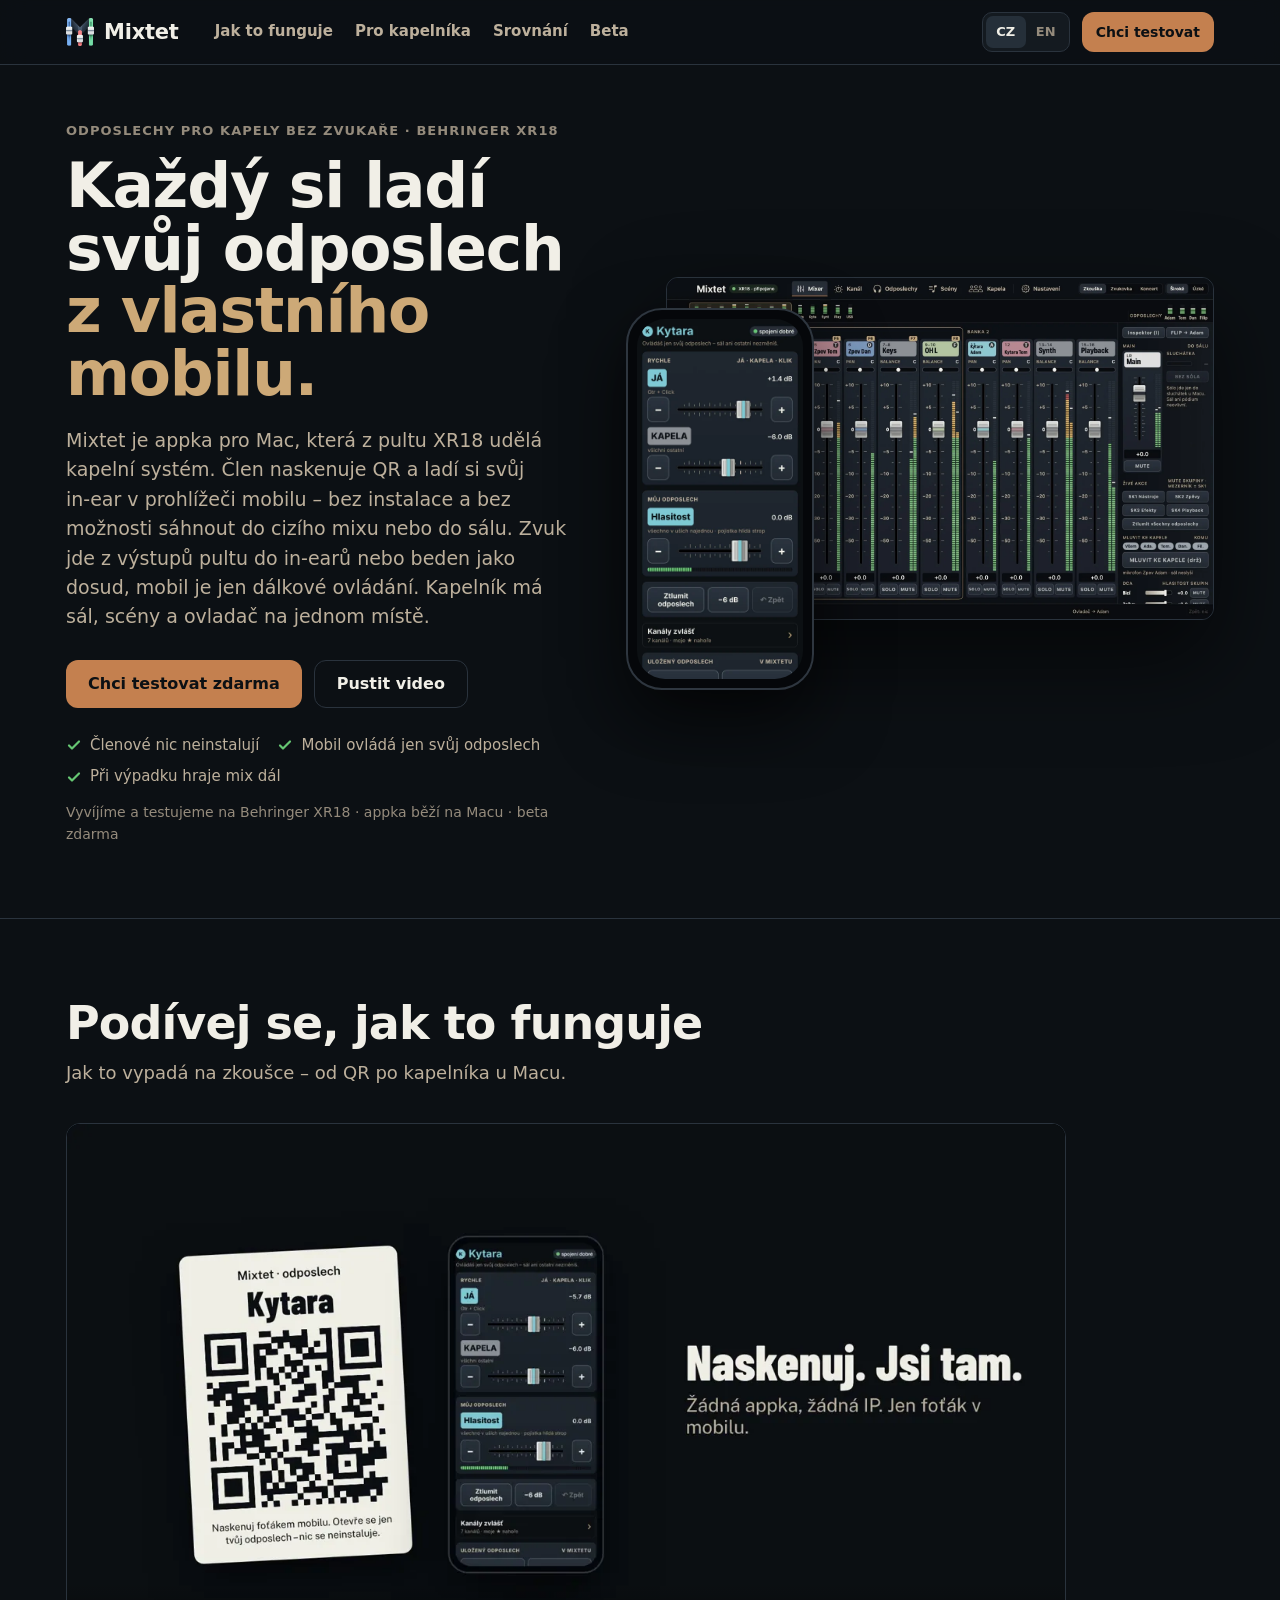
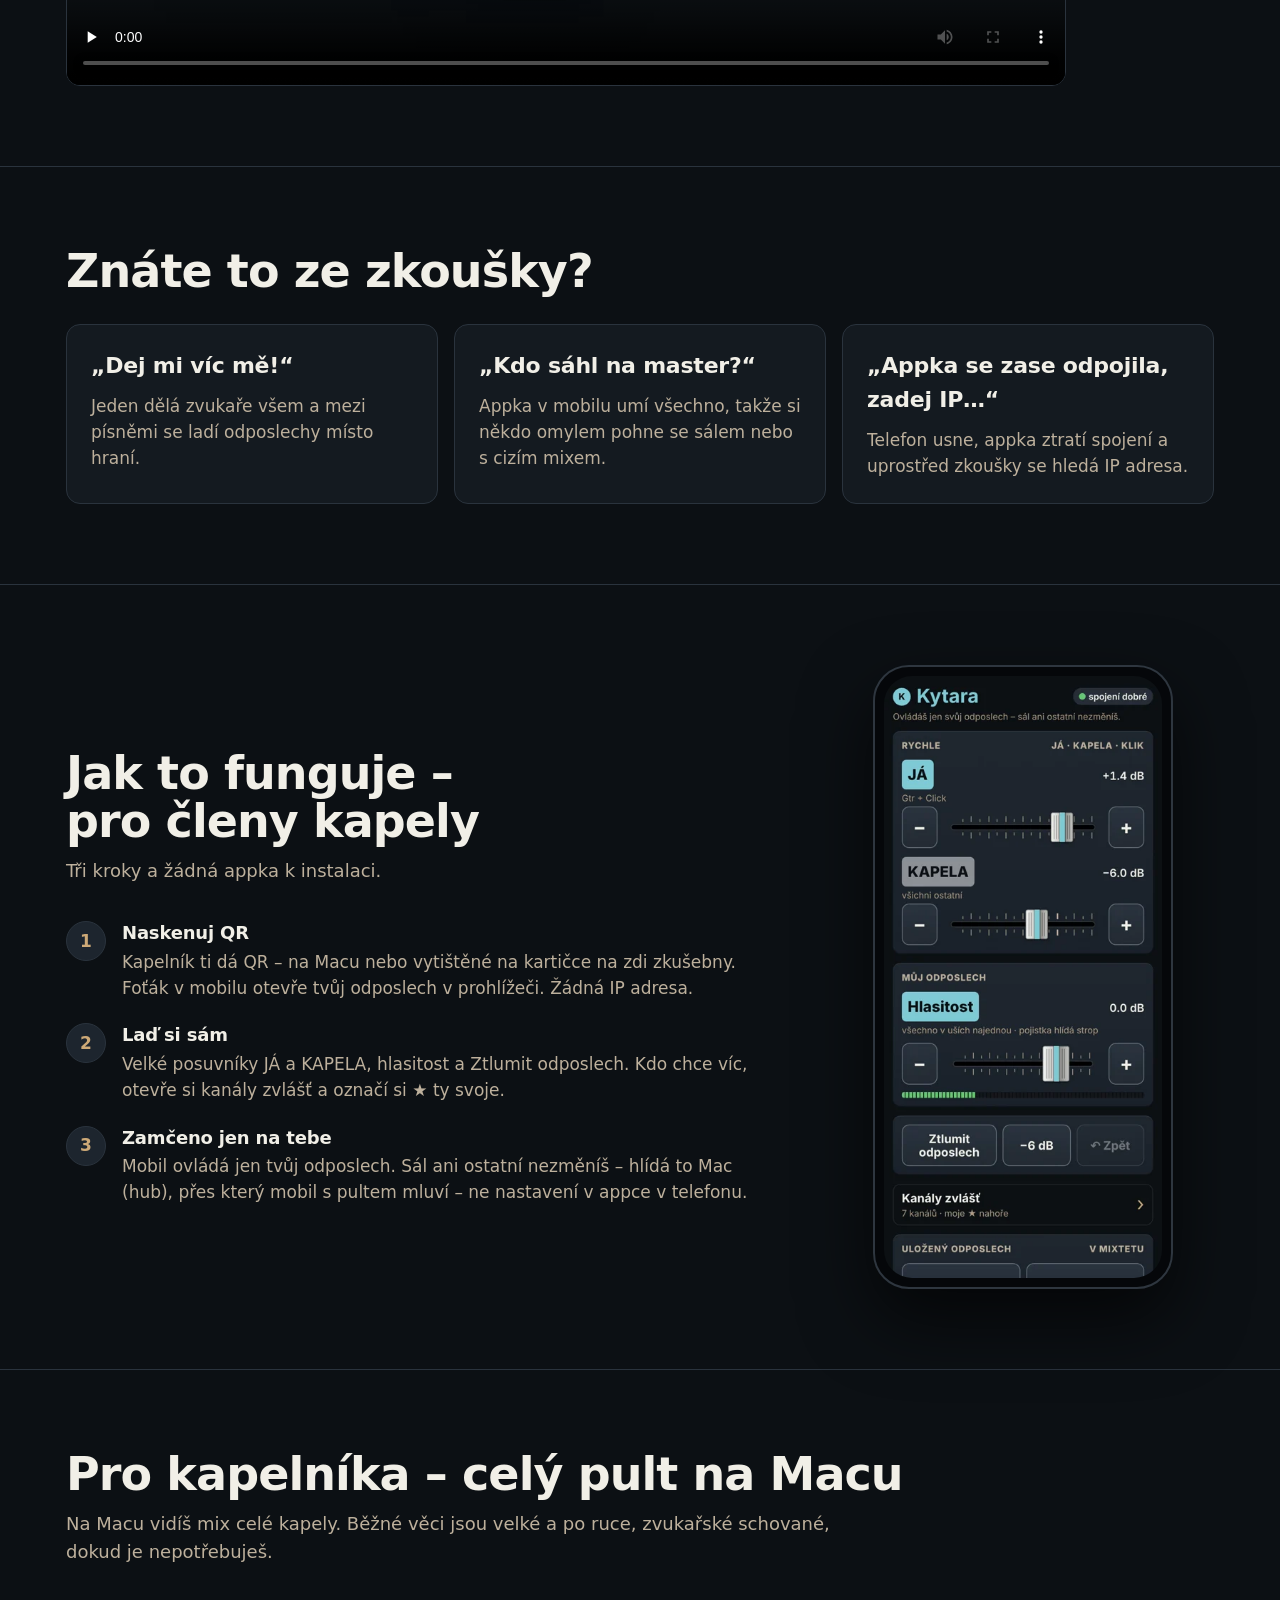
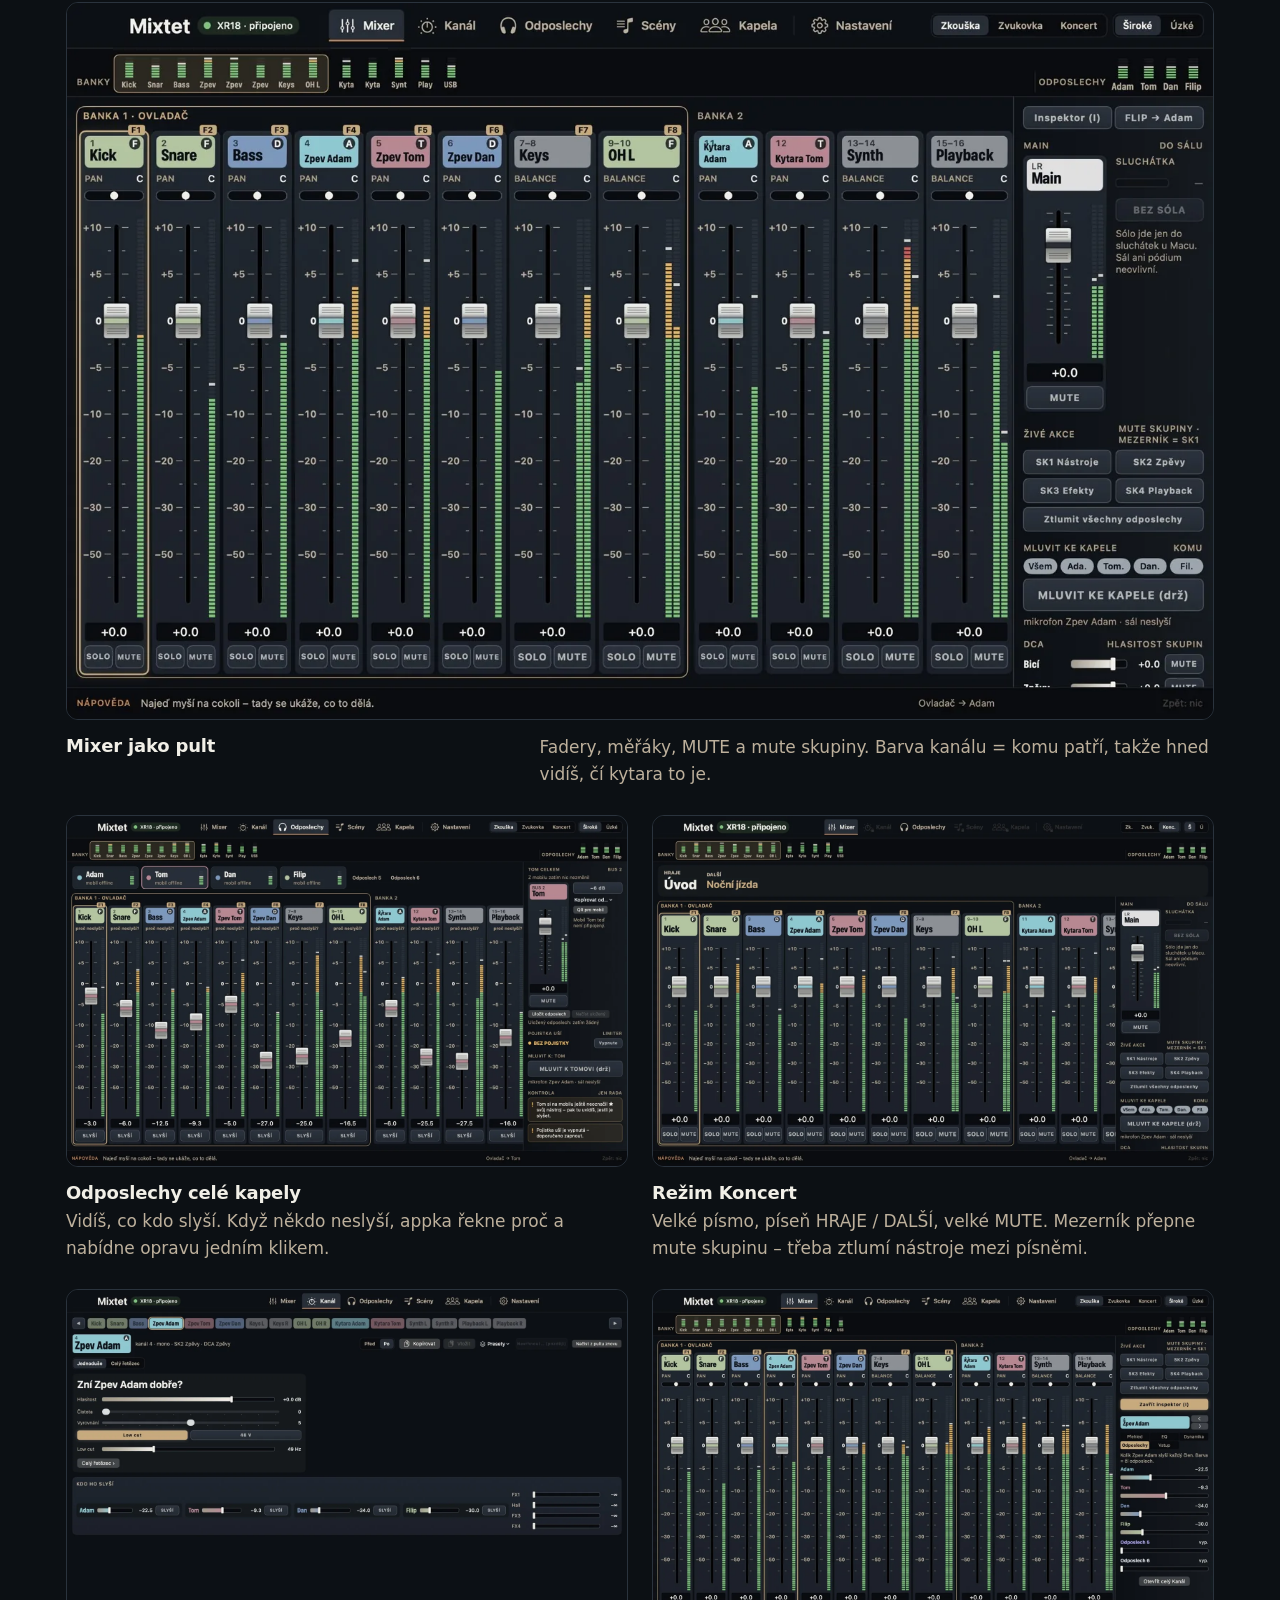
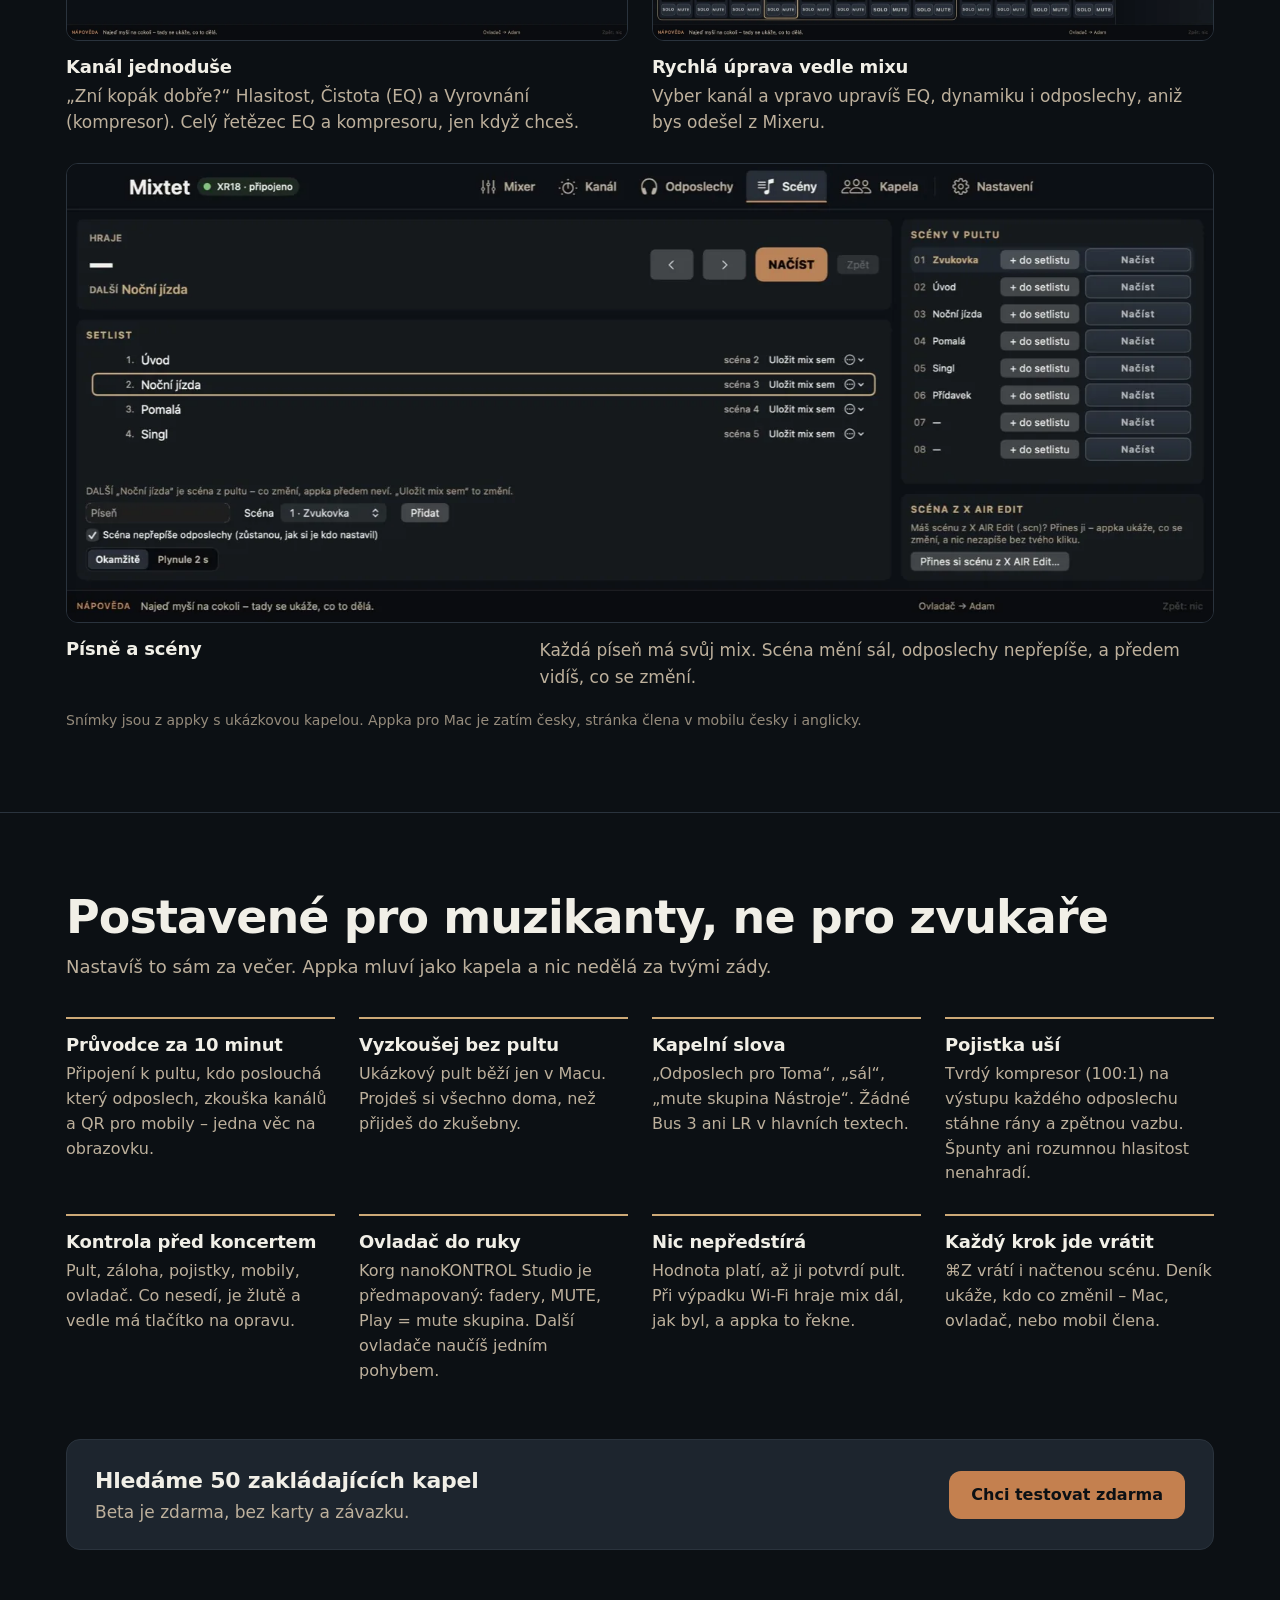
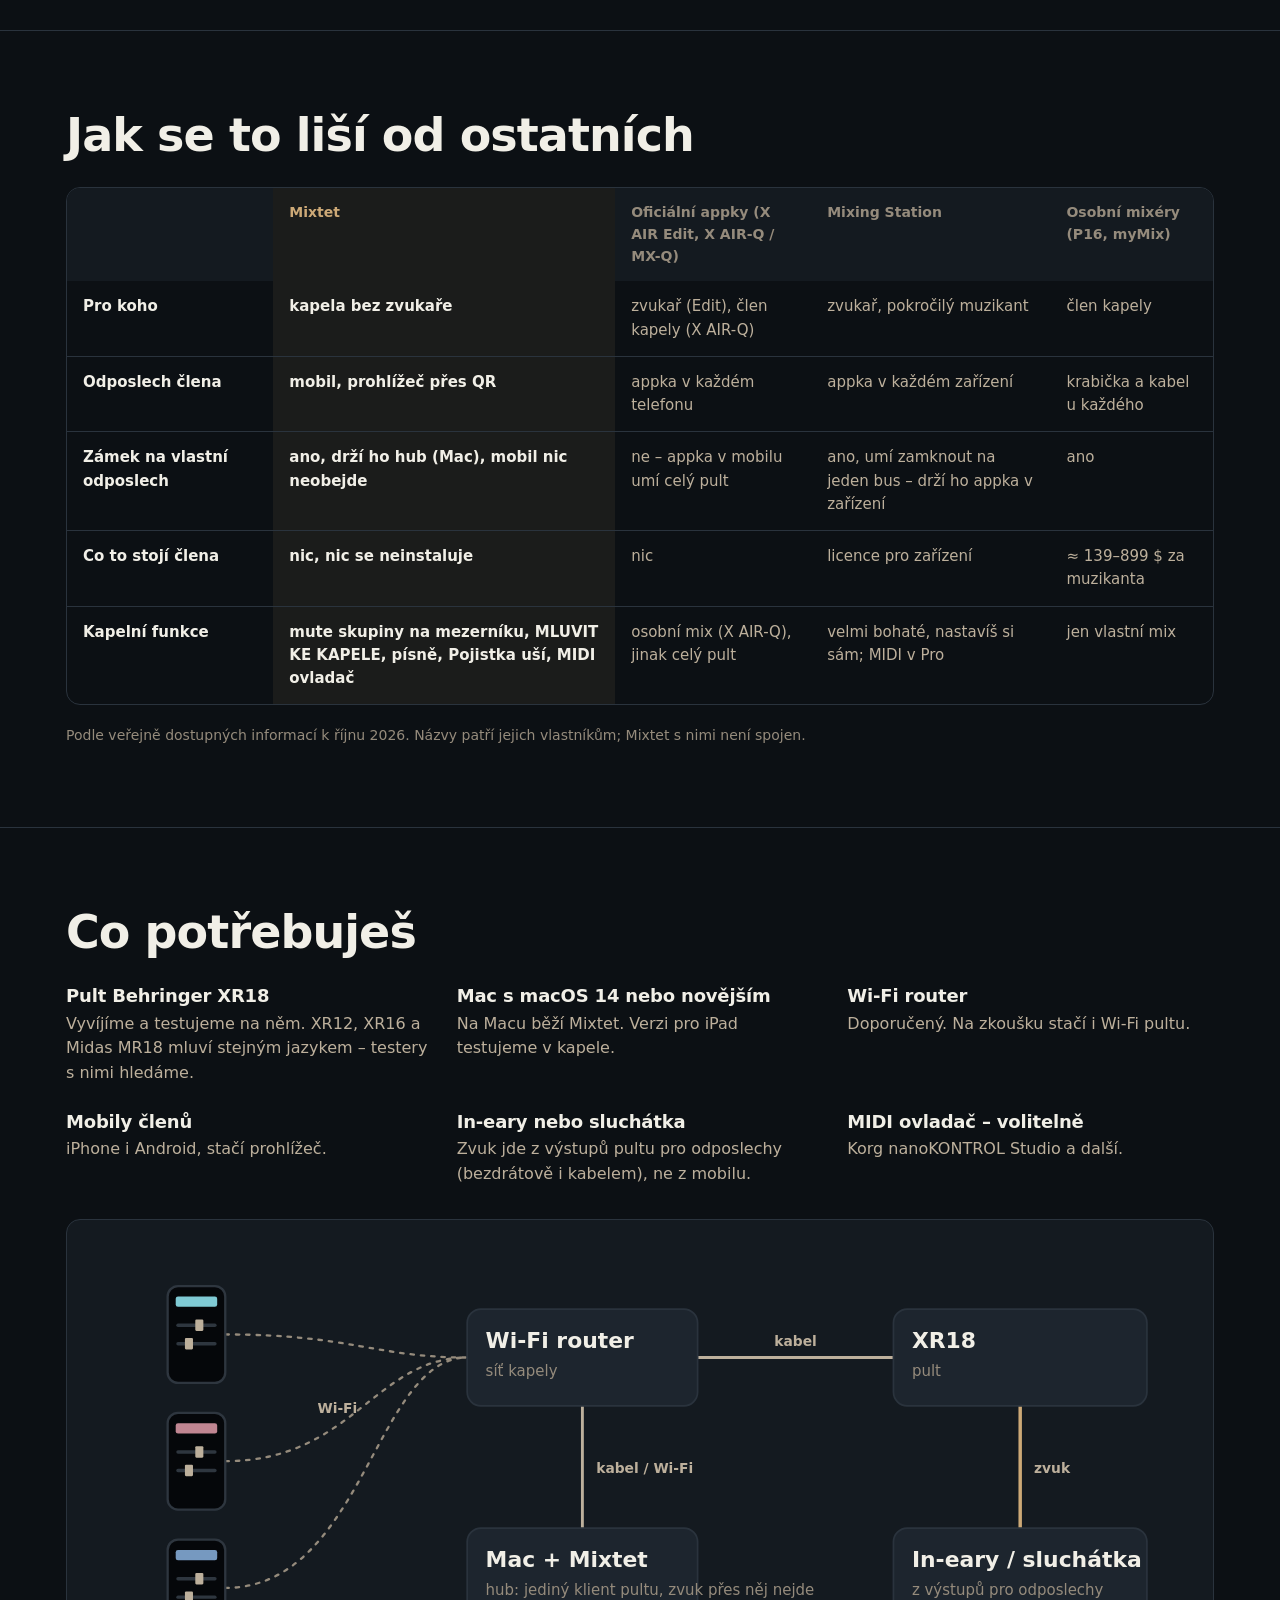
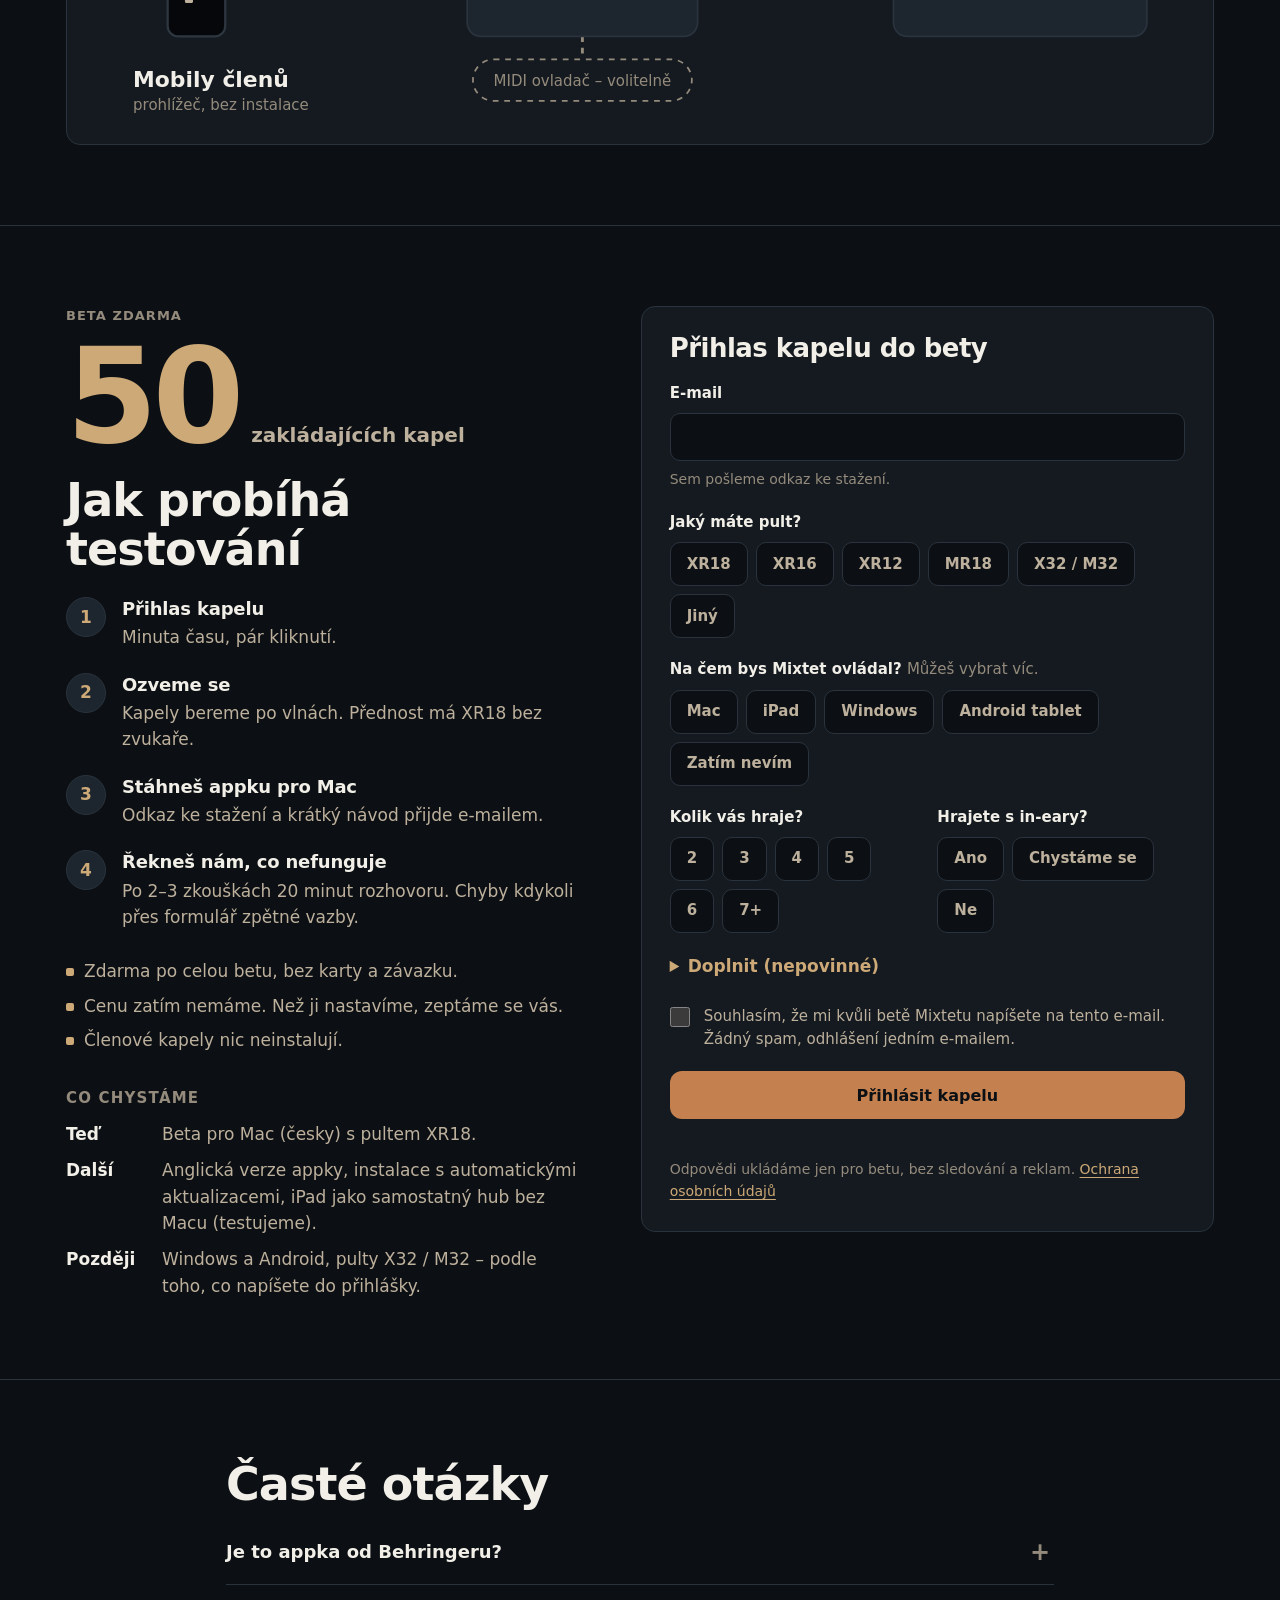
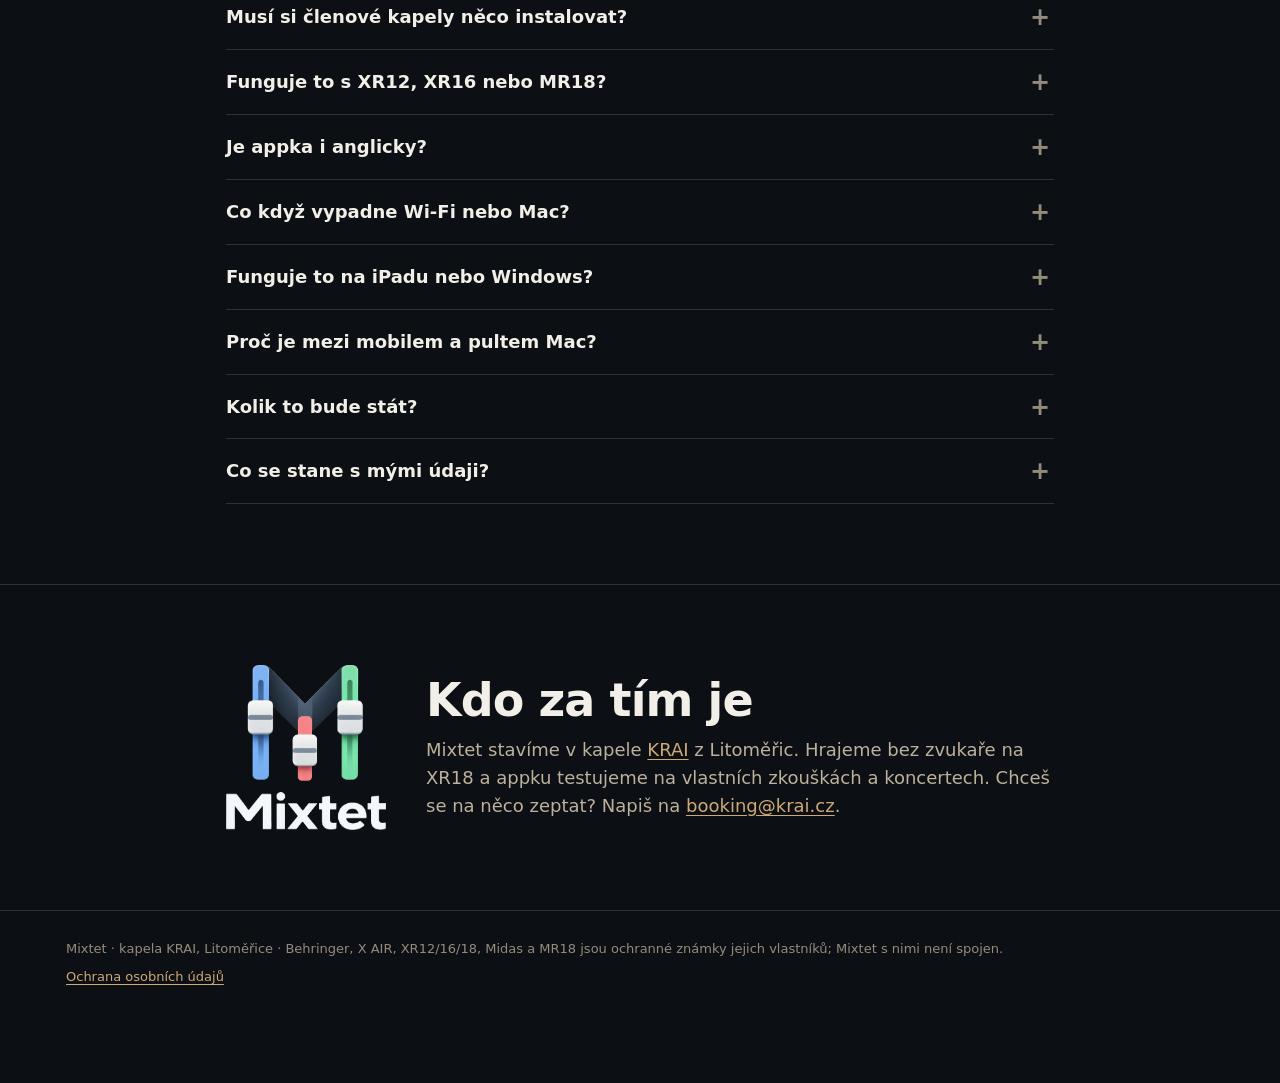
==== commit 05db8a68: "fix(web): texty pro zvukaře – mobil je ovladač, proč hub, férová tabulka, Pojistka uší bez přehánění" ====
--- a/cs/index.html
+++ b/cs/index.html
@@ -3,16 +3,16 @@
 <head>
 <meta charset="utf-8">
 <meta name="viewport" content="width=device-width,initial-scale=1,viewport-fit=cover">
-<title>Mixtet – odposlechy v mobilu pro kapely s XR18 bez zvukaře</title>
-<meta name="description" content="Každý člen kapely si ladí svůj in‑ear odposlech v mobilu – přes QR, bez instalace a zamčený jen na sebe. Kapelník má sál, scény a ovladač na Macu. Beta zdarma pro 50 kapel s Behringer XR18.">
+<title>Mixtet – každý si ladí odposlech z mobilu | kapely s XR18 bez zvukaře</title>
+<meta name="description" content="Každý člen kapely si ladí svůj in‑ear odposlech z vlastního mobilu – přes QR, bez instalace a zamčený jen na sebe. Zvuk jde z pultu do in‑earů jako dosud, mobil je jen ovladač. Kapelník má sál, scény a ovladač na Macu. Beta zdarma pro 50 kapel s Behringer XR18.">
 <link rel="canonical" href="https://mixtet.live/cs/">
 <link rel="alternate" hreflang="en" href="https://mixtet.live/">
 <link rel="alternate" hreflang="cs" href="https://mixtet.live/cs/">
 <link rel="alternate" hreflang="x-default" href="https://mixtet.live/">
 <meta property="og:type" content="website">
 <meta property="og:url" content="https://mixtet.live/cs/">
-<meta property="og:title" content="Mixtet – odposlechy v mobilu pro kapely s XR18 bez zvukaře">
-<meta property="og:description" content="Každý člen kapely si ladí svůj in‑ear odposlech v mobilu – přes QR, bez instalace a zamčený jen na sebe. Kapelník má sál, scény a ovladač na Macu. Beta zdarma pro 50 kapel s Behringer XR18.">
+<meta property="og:title" content="Mixtet – každý si ladí odposlech z mobilu | kapely s XR18 bez zvukaře">
+<meta property="og:description" content="Každý člen kapely si ladí svůj in‑ear odposlech z vlastního mobilu – přes QR, bez instalace a zamčený jen na sebe. Zvuk jde z pultu do in‑earů jako dosud, mobil je jen ovladač. Kapelník má sál, scény a ovladač na Macu. Beta zdarma pro 50 kapel s Behringer XR18.">
 <meta property="og:image" content="https://mixtet.live/img/og-cs.png">
 <meta property="og:image:width" content="1200"><meta property="og:image:height" content="630">
 <meta property="og:locale" content="cs_CZ">
@@ -38,8 +38,8 @@
 <section class="hero"><div class="wrap">
   <div class="hero-text">
     <p class="eyebrow">Odposlechy pro kapely bez zvukaře · Behringer XR18</p>
-    <h1>Každý si ladí svůj odposlech <em>ve vlastním mobilu.</em></h1>
-    <p class="lead">Mixtet je appka pro Mac, která z pultu XR18 udělá kapelní systém. Člen naskenuje QR a ladí si svůj in‑ear v prohlížeči – bez instalace a bez možnosti sáhnout do cizího mixu nebo do sálu. Kapelník má sál, scény a ovladač na jednom místě.</p>
+    <h1>Každý si ladí svůj odposlech <em>z vlastního mobilu.</em></h1>
+    <p class="lead">Mixtet je appka pro Mac, která z pultu XR18 udělá kapelní systém. Člen naskenuje QR a ladí si svůj in‑ear v prohlížeči mobilu – bez instalace a bez možnosti sáhnout do cizího mixu nebo do sálu. Zvuk jde z výstupů pultu do in‑earů nebo beden jako dosud, mobil je jen dálkové ovládání. Kapelník má sál, scény a ovladač na jednom místě.</p>
     <div class="cta-row"><a class="btn" href="#join">Chci testovat zdarma</a><a class="btn ghost" href="#video">Pustit video</a></div>
     <ul class="proof"><li>Členové nic neinstalují</li><li>Mobil ovládá jen svůj odposlech</li><li>Při výpadku hraje mix dál</li></ul>
     <p class="works">Vyvíjíme a testujeme na Behringer XR18 · appka běží na Macu · beta zdarma</p>
@@ -68,7 +68,7 @@
   <div>
     <h2>Jak to funguje – pro členy kapely</h2>
     <p class="sub">Tři kroky a žádná appka k instalaci.</p>
-    <ol class="steps"><li><span class="n">1</span><div><h3>Naskenuj QR</h3><p>Kapelník ti dá QR – na Macu nebo vytištěné na kartičce na zdi zkušebny. Foťák v mobilu otevře tvůj odposlech v prohlížeči. Žádná IP adresa.</p></div></li><li><span class="n">2</span><div><h3>Laď si sám</h3><p>Velké posuvníky JÁ a KAPELA, hlasitost a Ztlumit odposlech. Kdo chce víc, otevře si kanály zvlášť a označí si ★ ty svoje.</p></div></li><li><span class="n">3</span><div><h3>Zamčeno jen na tebe</h3><p>Mobil ovládá jen tvůj odposlech. Sál ani ostatní nezměníš – hlídá to Mac, ne nastavení v appce, které jde obejít.</p></div></li></ol>
+    <ol class="steps"><li><span class="n">1</span><div><h3>Naskenuj QR</h3><p>Kapelník ti dá QR – na Macu nebo vytištěné na kartičce na zdi zkušebny. Foťák v mobilu otevře tvůj odposlech v prohlížeči. Žádná IP adresa.</p></div></li><li><span class="n">2</span><div><h3>Laď si sám</h3><p>Velké posuvníky JÁ a KAPELA, hlasitost a Ztlumit odposlech. Kdo chce víc, otevře si kanály zvlášť a označí si ★ ty svoje.</p></div></li><li><span class="n">3</span><div><h3>Zamčeno jen na tebe</h3><p>Mobil ovládá jen tvůj odposlech. Sál ani ostatní nezměníš – hlídá to Mac (hub), přes který mobil s pultem mluví – ne nastavení v appce v telefonu.</p></div></li></ol>
   </div>
   <div class="phone side"><img src="../img/phone-cs.webp" width="390" height="845" alt="Odposlech člena v mobilu: posuvníky JÁ a KAPELA, hlasitost, Ztlumit odposlech" loading="lazy"></div>
 </div></section>
@@ -76,26 +76,26 @@
 <section class="sec" id="leader"><div class="wrap">
   <h2>Pro kapelníka – celý pult na Macu</h2>
   <p class="sub">Na Macu vidíš mix celé kapely. Běžné věci jsou velké a po ruce, zvukařské schované, dokud je nepotřebuješ.</p>
-  <div class="shots"><figure class="scr wide"><button class="shot" type="button" data-full="../img/screens/web-mixer.webp" aria-label="Mixer jako pult – zvětšit"><img src="../img/screens/web-mixer.webp" width="1600" height="1000" alt="Mixer jako pult" loading="lazy" decoding="async"></button><figcaption><h3>Mixer jako pult</h3><p>Fadery, měřáky, MUTE a mute skupiny. Barva kanálu = komu patří, takže hned vidíš, čí kytara to je.</p></figcaption></figure><figure class="scr"><button class="shot" type="button" data-full="../img/screens/web-odposlechy.webp" aria-label="Odposlechy celé kapely – zvětšit"><img src="../img/screens/web-odposlechy.webp" width="1600" height="1000" alt="Odposlechy celé kapely" loading="lazy" decoding="async"></button><figcaption><h3>Odposlechy celé kapely</h3><p>Vidíš, co kdo slyší. Když někdo neslyší, appka řekne proč a nabídne opravu jedním klikem.</p></figcaption></figure><figure class="scr"><button class="shot" type="button" data-full="../img/screens/web-koncert.webp" aria-label="Režim Koncert – zvětšit"><img src="../img/screens/web-koncert.webp" width="1600" height="1000" alt="Režim Koncert" loading="lazy" decoding="async"></button><figcaption><h3>Režim Koncert</h3><p>Velké písmo, píseň HRAJE / DALŠÍ, velké MUTE. Mezerník přepne mute skupinu – třeba ztlumí nástroje mezi písněmi.</p></figcaption></figure><figure class="scr"><button class="shot" type="button" data-full="../img/screens/web-kanal.webp" aria-label="Kanál jednoduše – zvětšit"><img src="../img/screens/web-kanal.webp" width="1600" height="1000" alt="Kanál jednoduše" loading="lazy" decoding="async"></button><figcaption><h3>Kanál jednoduše</h3><p>„Zní kopák dobře?“ Hlasitost, Čistota a Vyrovnání. Celý řetězec EQ a kompresoru, jen když chceš.</p></figcaption></figure><figure class="scr"><button class="shot" type="button" data-full="../img/screens/web-inspektor.webp" aria-label="Rychlá úprava vedle mixu – zvětšit"><img src="../img/screens/web-inspektor.webp" width="1600" height="1000" alt="Rychlá úprava vedle mixu" loading="lazy" decoding="async"></button><figcaption><h3>Rychlá úprava vedle mixu</h3><p>Vyber kanál a vpravo upravíš EQ, dynamiku i odposlechy, aniž bys odešel z Mixeru.</p></figcaption></figure><figure class="scr wide"><button class="shot" type="button" data-full="../img/screens/web-sceny.webp" aria-label="Písně a scény – zvětšit"><img src="../img/screens/web-sceny.webp" width="1514" height="605" alt="Písně a scény" loading="lazy" decoding="async"></button><figcaption><h3>Písně a scény</h3><p>Každá píseň má svůj mix. Scéna mění sál, odposlechy nepřepíše, a předem vidíš, co se změní.</p></figcaption></figure></div>
+  <div class="shots"><figure class="scr wide"><button class="shot" type="button" data-full="../img/screens/web-mixer.webp" aria-label="Mixer jako pult – zvětšit"><img src="../img/screens/web-mixer.webp" width="1600" height="1000" alt="Mixer jako pult" loading="lazy" decoding="async"></button><figcaption><h3>Mixer jako pult</h3><p>Fadery, měřáky, MUTE a mute skupiny. Barva kanálu = komu patří, takže hned vidíš, čí kytara to je.</p></figcaption></figure><figure class="scr"><button class="shot" type="button" data-full="../img/screens/web-odposlechy.webp" aria-label="Odposlechy celé kapely – zvětšit"><img src="../img/screens/web-odposlechy.webp" width="1600" height="1000" alt="Odposlechy celé kapely" loading="lazy" decoding="async"></button><figcaption><h3>Odposlechy celé kapely</h3><p>Vidíš, co kdo slyší. Když někdo neslyší, appka řekne proč a nabídne opravu jedním klikem.</p></figcaption></figure><figure class="scr"><button class="shot" type="button" data-full="../img/screens/web-koncert.webp" aria-label="Režim Koncert – zvětšit"><img src="../img/screens/web-koncert.webp" width="1600" height="1000" alt="Režim Koncert" loading="lazy" decoding="async"></button><figcaption><h3>Režim Koncert</h3><p>Velké písmo, píseň HRAJE / DALŠÍ, velké MUTE. Mezerník přepne mute skupinu – třeba ztlumí nástroje mezi písněmi.</p></figcaption></figure><figure class="scr"><button class="shot" type="button" data-full="../img/screens/web-kanal.webp" aria-label="Kanál jednoduše – zvětšit"><img src="../img/screens/web-kanal.webp" width="1600" height="1000" alt="Kanál jednoduše" loading="lazy" decoding="async"></button><figcaption><h3>Kanál jednoduše</h3><p>„Zní kopák dobře?“ Hlasitost, Čistota (EQ) a Vyrovnání (kompresor). Celý řetězec EQ a kompresoru, jen když chceš.</p></figcaption></figure><figure class="scr"><button class="shot" type="button" data-full="../img/screens/web-inspektor.webp" aria-label="Rychlá úprava vedle mixu – zvětšit"><img src="../img/screens/web-inspektor.webp" width="1600" height="1000" alt="Rychlá úprava vedle mixu" loading="lazy" decoding="async"></button><figcaption><h3>Rychlá úprava vedle mixu</h3><p>Vyber kanál a vpravo upravíš EQ, dynamiku i odposlechy, aniž bys odešel z Mixeru.</p></figcaption></figure><figure class="scr wide"><button class="shot" type="button" data-full="../img/screens/web-sceny.webp" aria-label="Písně a scény – zvětšit"><img src="../img/screens/web-sceny.webp" width="1514" height="605" alt="Písně a scény" loading="lazy" decoding="async"></button><figcaption><h3>Písně a scény</h3><p>Každá píseň má svůj mix. Scéna mění sál, odposlechy nepřepíše, a předem vidíš, co se změní.</p></figcaption></figure></div>
   <p class="note">Snímky jsou z appky s ukázkovou kapelou. Appka pro Mac je zatím česky, stránka člena v mobilu česky i anglicky.</p>
 </div></section>
 
 <section class="sec" id="easy"><div class="wrap">
   <h2>Postavené pro muzikanty, ne pro zvukaře</h2>
   <p class="sub">Nastavíš to sám za večer. Appka mluví jako kapela a nic nedělá za tvými zády.</p>
-  <ul class="easy"><li><h3>Průvodce za 10 minut</h3><p>Připojení k pultu, kdo poslouchá který odposlech, zkouška kanálů a QR pro mobily – jedna věc na obrazovku.</p></li><li><h3>Vyzkoušej bez pultu</h3><p>Ukázkový pult běží jen v Macu. Projdeš si všechno doma, než přijdeš do zkušebny.</p></li><li><h3>Kapelní slova</h3><p>„Odposlech pro Toma“, „sál“, „mute skupina Nástroje“. Žádné Bus 3 ani LR v hlavních textech.</p></li><li><h3>Pojistka uší</h3><p>Limiter na každém odposlechu – rána nebo zpětná vazba neprorazí strop.</p></li><li><h3>Kontrola před koncertem</h3><p>Pult, záloha, pojistky, mobily, ovladač. Co nesedí, je žlutě a vedle má tlačítko na opravu.</p></li><li><h3>Ovladač do ruky</h3><p>Korg nanoKONTROL Studio je předmapovaný: fadery, MUTE, Play = mute skupina. Další ovladače naučíš jedním pohybem.</p></li><li><h3>Nic nepředstírá</h3><p>Hodnota platí, až ji potvrdí pult. Při výpadku Wi-Fi hraje mix dál, jak byl, a appka to řekne.</p></li><li><h3>Každý krok jde vrátit</h3><p>⌘Z vrátí i načtenou scénu. Deník ukáže, kdo co změnil – Mac, ovladač, nebo mobil člena.</p></li></ul>
+  <ul class="easy"><li><h3>Průvodce za 10 minut</h3><p>Připojení k pultu, kdo poslouchá který odposlech, zkouška kanálů a QR pro mobily – jedna věc na obrazovku.</p></li><li><h3>Vyzkoušej bez pultu</h3><p>Ukázkový pult běží jen v Macu. Projdeš si všechno doma, než přijdeš do zkušebny.</p></li><li><h3>Kapelní slova</h3><p>„Odposlech pro Toma“, „sál“, „mute skupina Nástroje“. Žádné Bus 3 ani LR v hlavních textech.</p></li><li><h3>Pojistka uší</h3><p>Tvrdý kompresor (100:1) na výstupu každého odposlechu stáhne rány a zpětnou vazbu. Špunty ani rozumnou hlasitost nenahradí.</p></li><li><h3>Kontrola před koncertem</h3><p>Pult, záloha, pojistky, mobily, ovladač. Co nesedí, je žlutě a vedle má tlačítko na opravu.</p></li><li><h3>Ovladač do ruky</h3><p>Korg nanoKONTROL Studio je předmapovaný: fadery, MUTE, Play = mute skupina. Další ovladače naučíš jedním pohybem.</p></li><li><h3>Nic nepředstírá</h3><p>Hodnota platí, až ji potvrdí pult. Při výpadku Wi-Fi hraje mix dál, jak byl, a appka to řekne.</p></li><li><h3>Každý krok jde vrátit</h3><p>⌘Z vrátí i načtenou scénu. Deník ukáže, kdo co změnil – Mac, ovladač, nebo mobil člena.</p></li></ul>
   <div class="mid"><div><p class="mid-h">Hledáme 50 zakládajících kapel</p><p>Beta je zdarma, bez karty a závazku.</p></div><a class="btn" href="#join">Chci testovat zdarma</a></div>
 </div></section>
 
 <section class="sec" id="compare"><div class="wrap">
   <h2>Jak se to liší od ostatních</h2>
-  <div class="tbl" tabindex="0" role="region" aria-label="Jak se to liší od ostatních"><table><thead><tr><th scope="col"></th><th scope="col" class=me>Mixtet</th><th scope="col">Oficiální appky výrobce (X AIR, MX-Q)</th><th scope="col">Mixing Station</th><th scope="col">Osobní mixéry (P16, myMix)</th></tr></thead><tbody><tr><th scope="row">Pro koho</th><td class=me>kapela bez zvukaře</td><td>zvukař / jeden člen</td><td>zvukař</td><td>člen kapely</td></tr><tr><th scope="row">Odposlech člena</th><td class=me>mobil, prohlížeč přes QR</td><td>appka v každém telefonu</td><td>appka v každém zařízení</td><td>krabička a kabel u každého</td></tr><tr><th scope="row">Zámek na vlastní odposlech</th><td class=me>ano, hlídá ho Mac</td><td>ne</td><td>nastavení v appce</td><td>ano</td></tr><tr><th scope="row">Co to stojí člena</th><td class=me>nic, nic se neinstaluje</td><td>nic</td><td>licence pro zařízení</td><td>≈ 139–899 $ za muzikanta</td></tr><tr><th scope="row">Kapelní funkce</th><td class=me>mute skupiny na mezerníku, MLUVIT KE KAPELE, setlist</td><td>obecné ovládání pultu</td><td>obecné ovládání pultu</td><td>jen vlastní mix</td></tr></tbody></table></div>
+  <div class="tbl" tabindex="0" role="region" aria-label="Jak se to liší od ostatních"><table><thead><tr><th scope="col"></th><th scope="col" class=me>Mixtet</th><th scope="col">Oficiální appky (X AIR Edit, X AIR-Q / MX-Q)</th><th scope="col">Mixing Station</th><th scope="col">Osobní mixéry (P16, myMix)</th></tr></thead><tbody><tr><th scope="row">Pro koho</th><td class=me>kapela bez zvukaře</td><td>zvukař (Edit), člen kapely (X AIR-Q)</td><td>zvukař, pokročilý muzikant</td><td>člen kapely</td></tr><tr><th scope="row">Odposlech člena</th><td class=me>mobil, prohlížeč přes QR</td><td>appka v každém telefonu</td><td>appka v každém zařízení</td><td>krabička a kabel u každého</td></tr><tr><th scope="row">Zámek na vlastní odposlech</th><td class=me>ano, drží ho hub (Mac), mobil nic neobejde</td><td>ne – appka v mobilu umí celý pult</td><td>ano, umí zamknout na jeden bus – drží ho appka v zařízení</td><td>ano</td></tr><tr><th scope="row">Co to stojí člena</th><td class=me>nic, nic se neinstaluje</td><td>nic</td><td>licence pro zařízení</td><td>≈ 139–899 $ za muzikanta</td></tr><tr><th scope="row">Kapelní funkce</th><td class=me>mute skupiny na mezerníku, MLUVIT KE KAPELE, písně, Pojistka uší, MIDI ovladač</td><td>osobní mix (X AIR-Q), jinak celý pult</td><td>velmi bohaté, nastavíš si sám; MIDI v Pro</td><td>jen vlastní mix</td></tr></tbody></table></div>
   <p class="note">Podle veřejně dostupných informací k říjnu 2026. Názvy patří jejich vlastníkům; Mixtet s nimi není spojen.</p>
 </div></section>
 
 <section class="sec" id="need"><div class="wrap">
   <h2>Co potřebuješ</h2>
-  <ul class="need"><li><h3>Pult Behringer XR18</h3><p>Vyvíjíme a testujeme na něm. XR12, XR16 a Midas MR18 mluví stejným jazykem – testery s nimi hledáme.</p></li><li><h3>Mac s macOS 14 nebo novějším</h3><p>Na Macu běží Mixtet. iPad chystáme.</p></li><li><h3>Wi-Fi router</h3><p>Doporučený. Na zkoušku stačí i Wi-Fi pultu.</p></li><li><h3>Mobily členů</h3><p>iPhone i Android, stačí prohlížeč.</p></li><li><h3>In‑eary nebo sluchátka</h3><p>Z výstupů pultu pro odposlechy – bezdrátově i kabelem.</p></li><li><h3>MIDI ovladač – volitelně</h3><p>Korg nanoKONTROL Studio a další.</p></li></ul>
+  <ul class="need"><li><h3>Pult Behringer XR18</h3><p>Vyvíjíme a testujeme na něm. XR12, XR16 a Midas MR18 mluví stejným jazykem – testery s nimi hledáme.</p></li><li><h3>Mac s macOS 14 nebo novějším</h3><p>Na Macu běží Mixtet. Verzi pro iPad testujeme v kapele.</p></li><li><h3>Wi-Fi router</h3><p>Doporučený. Na zkoušku stačí i Wi-Fi pultu.</p></li><li><h3>Mobily členů</h3><p>iPhone i Android, stačí prohlížeč.</p></li><li><h3>In‑eary nebo sluchátka</h3><p>Zvuk jde z výstupů pultu pro odposlechy (bezdrátově i kabelem), ne z mobilu.</p></li><li><h3>MIDI ovladač – volitelně</h3><p>Korg nanoKONTROL Studio a další.</p></li></ul>
   <div class="diabox"><svg class="dia" viewBox="0 0 960 420" role="img" aria-labelledby="diaT"><title id="diaT">Schéma zapojení: mobily členů přes Wi-Fi do routeru, router kabelem do pultu XR18, Mac s Mixtetem ve stejné síti, z výstupů pultu do in‑earů nebo sluchátek.</title>
 <path class="w" d="M120 82 C230 82 250 102 330 102"/><path class="w" d="M120 192 C230 192 250 102 330 102"/><path class="w" d="M120 302 C240 302 250 102 330 102"/>
 <line class="c" x1="430" y1="144" x2="430" y2="250"/><line class="c" x1="530" y1="102" x2="700" y2="102"/><line class="a" x1="810" y1="144" x2="810" y2="250"/><line class="c o" x1="430" y1="344" x2="430" y2="364"/>
@@ -103,7 +103,7 @@
 <g class="ph"><rect x="70" y="40" width="50" height="84" rx="9"/><rect x="77" y="49" width="36" height="9" rx="2" style="fill:var(--m1)"/><line x1="79" y1="74" x2="111" y2="74"/><line x1="79" y1="90" x2="111" y2="90"/><rect class="k" x="94" y="69" width="7" height="10" rx="1"/><rect class="k" x="85" y="85" width="7" height="10" rx="1"/></g><g class="ph"><rect x="70" y="150" width="50" height="84" rx="9"/><rect x="77" y="159" width="36" height="9" rx="2" style="fill:var(--m2)"/><line x1="79" y1="184" x2="111" y2="184"/><line x1="79" y1="200" x2="111" y2="200"/><rect class="k" x="94" y="179" width="7" height="10" rx="1"/><rect class="k" x="85" y="195" width="7" height="10" rx="1"/></g><g class="ph"><rect x="70" y="260" width="50" height="84" rx="9"/><rect x="77" y="269" width="36" height="9" rx="2" style="fill:var(--m3)"/><line x1="79" y1="294" x2="111" y2="294"/><line x1="79" y1="310" x2="111" y2="310"/><rect class="k" x="94" y="289" width="7" height="10" rx="1"/><rect class="k" x="85" y="305" width="7" height="10" rx="1"/></g>
 <text class="t" x="40" y="388">Mobily členů</text><text class="s" x="40" y="408">prohlížeč, bez instalace</text>
 <g class="nd"><rect x="330" y="60" width="200" height="84" rx="12"/><text class="t" x="346" y="94">Wi-Fi router</text><text class="s" x="346" y="118">síť kapely</text></g>
-<g class="nd"><rect x="330" y="250" width="200" height="94" rx="12"/><text class="t" x="346" y="284">Mac + Mixtet</text><text class="s" x="346" y="308">centrum pro mobily</text></g>
+<g class="nd"><rect x="330" y="250" width="200" height="94" rx="12"/><text class="t" x="346" y="284">Mac + Mixtet</text><text class="s" x="346" y="308">hub: jediný klient pultu, zvuk přes něj nejde</text></g>
 <g class="nd"><rect x="700" y="60" width="220" height="84" rx="12"/><text class="t" x="716" y="94">XR18</text><text class="s" x="716" y="118">pult</text></g>
 <g class="nd"><rect x="700" y="250" width="220" height="94" rx="12"/><text class="t" x="716" y="284">In‑eary / sluchátka</text><text class="s" x="716" y="308">z výstupů pro odposlechy</text></g>
 <g class="nd o"><rect x="335" y="364" width="190" height="36" rx="18"/><text class="s" x="430" y="387" text-anchor="middle">MIDI ovladač – volitelně</text></g>
@@ -118,7 +118,7 @@
     <ol class="steps"><li><span class="n">1</span><div><h3>Přihlas kapelu</h3><p>Minuta času, pár kliknutí.</p></div></li><li><span class="n">2</span><div><h3>Ozveme se</h3><p>Kapely bereme po vlnách. Přednost má XR18 bez zvukaře.</p></div></li><li><span class="n">3</span><div><h3>Stáhneš appku pro Mac</h3><p>Odkaz ke stažení a krátký návod přijde e-mailem.</p></div></li><li><span class="n">4</span><div><h3>Řekneš nám, co nefunguje</h3><p>Po 2–3 zkouškách 20 minut rozhovoru. Chyby kdykoli přes formulář zpětné vazby.</p></div></li></ol>
     <ul class="terms"><li>Zdarma po celou betu, bez karty a závazku.</li><li>Cenu zatím nemáme. Než ji nastavíme, zeptáme se vás.</li><li>Členové kapely nic neinstalují.</li></ul>
     <h3 class="road-h">Co chystáme</h3>
-    <ul class="road"><li><b>Teď</b><span>Beta pro Mac (česky) s pultem XR18.</span></li><li><b>Další</b><span>Anglická verze appky, instalace s automatickými aktualizacemi, iPad jako druhá obrazovka kapelníka.</span></li><li><b>Později</b><span>iPad bez Macu a další pulty – podle toho, co napíšete do přihlášky.</span></li></ul>
+    <ul class="road"><li><b>Teď</b><span>Beta pro Mac (česky) s pultem XR18.</span></li><li><b>Další</b><span>Anglická verze appky, instalace s automatickými aktualizacemi, iPad jako samostatný hub bez Macu (testujeme).</span></li><li><b>Později</b><span>Windows a Android, pulty X32 / M32 – podle toho, co napíšete do přihlášky.</span></li></ul>
   </div>
   <div class="formcol" id="join">
     <form id="signup" class="card form" novalidate>
@@ -154,7 +154,7 @@
 
 <section class="sec" id="faq"><div class="wrap narrow">
   <h2>Časté otázky</h2>
-  <div class="faq"><details><summary>Je to appka od Behringeru?</summary><p>Ne. Mixtet je nezávislá appka, se společnostmi Behringer ani Music Tribe není spojená.</p></details><details><summary>Musí si členové kapely něco instalovat?</summary><p>Ne. Naskenují QR a odposlech se otevře v prohlížeči mobilu. Na plochu si ho můžou přidat jako ikonu.</p></details><details><summary>Funguje to s XR12, XR16 nebo MR18?</summary><p>Používají stejný protokol jako XR18, takže by měly. Na skutečném pultu jsme je ale zatím neověřili – testery s nimi hledáme.</p></details><details><summary>Je appka i anglicky?</summary><p>Stránka člena v mobilu ano. Appka pro Mac je zatím česky; anglickou verzi chystáme před mezinárodní vlnou bety.</p></details><details><summary>Co když vypadne Wi-Fi nebo Mac?</summary><p>Pult hraje dál, jak byl. Mixtet nic nepošle naslepo, po návratu se sám připojí a mobily taky.</p></details><details><summary>Funguje to na iPadu nebo Windows?</summary><p>Mobil člena funguje všude. Appka pro kapelníka je zatím na Macu, iPad chystáme. Do přihlášky napiš, na čem bys ji chtěl.</p></details><details><summary>Kolik to bude stát?</summary><p>Během testování nic. Cenu nastavíme podle zkušeností testerů a zakládající kapely ji uslyší jako první.</p></details><details><summary>Co se stane s mými údaji?</summary><p>Použijeme je jen k betě a smažeme nejpozději do 2 let. Kdykoli napiš a smažeme je hned.</p></details></div>
+  <div class="faq"><details><summary>Je to appka od Behringeru?</summary><p>Ne. Mixtet je nezávislá appka, se společnostmi Behringer ani Music Tribe není spojená.</p></details><details><summary>Musí si členové kapely něco instalovat?</summary><p>Ne. Naskenují QR a odposlech se otevře v prohlížeči mobilu. Na plochu si ho můžou přidat jako ikonu.</p></details><details><summary>Funguje to s XR12, XR16 nebo MR18?</summary><p>Používají stejný protokol jako XR18, takže by měly. Na skutečném pultu jsme je ale zatím neověřili – testery s nimi hledáme.</p></details><details><summary>Je appka i anglicky?</summary><p>Stránka člena v mobilu ano. Appka pro Mac je zatím česky; anglickou verzi chystáme před mezinárodní vlnou bety.</p></details><details><summary>Co když vypadne Wi-Fi nebo Mac?</summary><p>Pult hraje dál, jak byl. Mixtet nic nepošle naslepo, po návratu se sám připojí a mobily taky.</p></details><details><summary>Funguje to na iPadu nebo Windows?</summary><p>Mobil člena funguje všude. Appka pro kapelníka je zatím na Macu, verzi pro iPad testujeme a Windows s Androidem plánujeme. Do přihlášky napiš, na čem bys ji chtěl.</p></details><details><summary>Proč je mezi mobilem a pultem Mac?</summary><p>Na pultu je jediný klient – Mac (hub). Mobily mluví s ním, ne přímo s pultem: zámek na odposlech člena drží hub a z telefonu nejde obejít, pult nemá desítky připojení a mobil, který usne nebo ztratí Wi‑Fi, nic nerozhodí. Zvuk přes Mac nejde – jde z pultu rovnou do in‑earů.</p></details><details><summary>Kolik to bude stát?</summary><p>Během testování nic. Cenu nastavíme podle zkušeností testerů a zakládající kapely ji uslyší jako první.</p></details><details><summary>Co se stane s mými údaji?</summary><p>Použijeme je jen k betě a smažeme nejpozději do 2 let. Kdykoli napiš a smažeme je hned.</p></details></div>
 </div></section>
 
 <section class="sec" id="about"><div class="wrap narrow about">
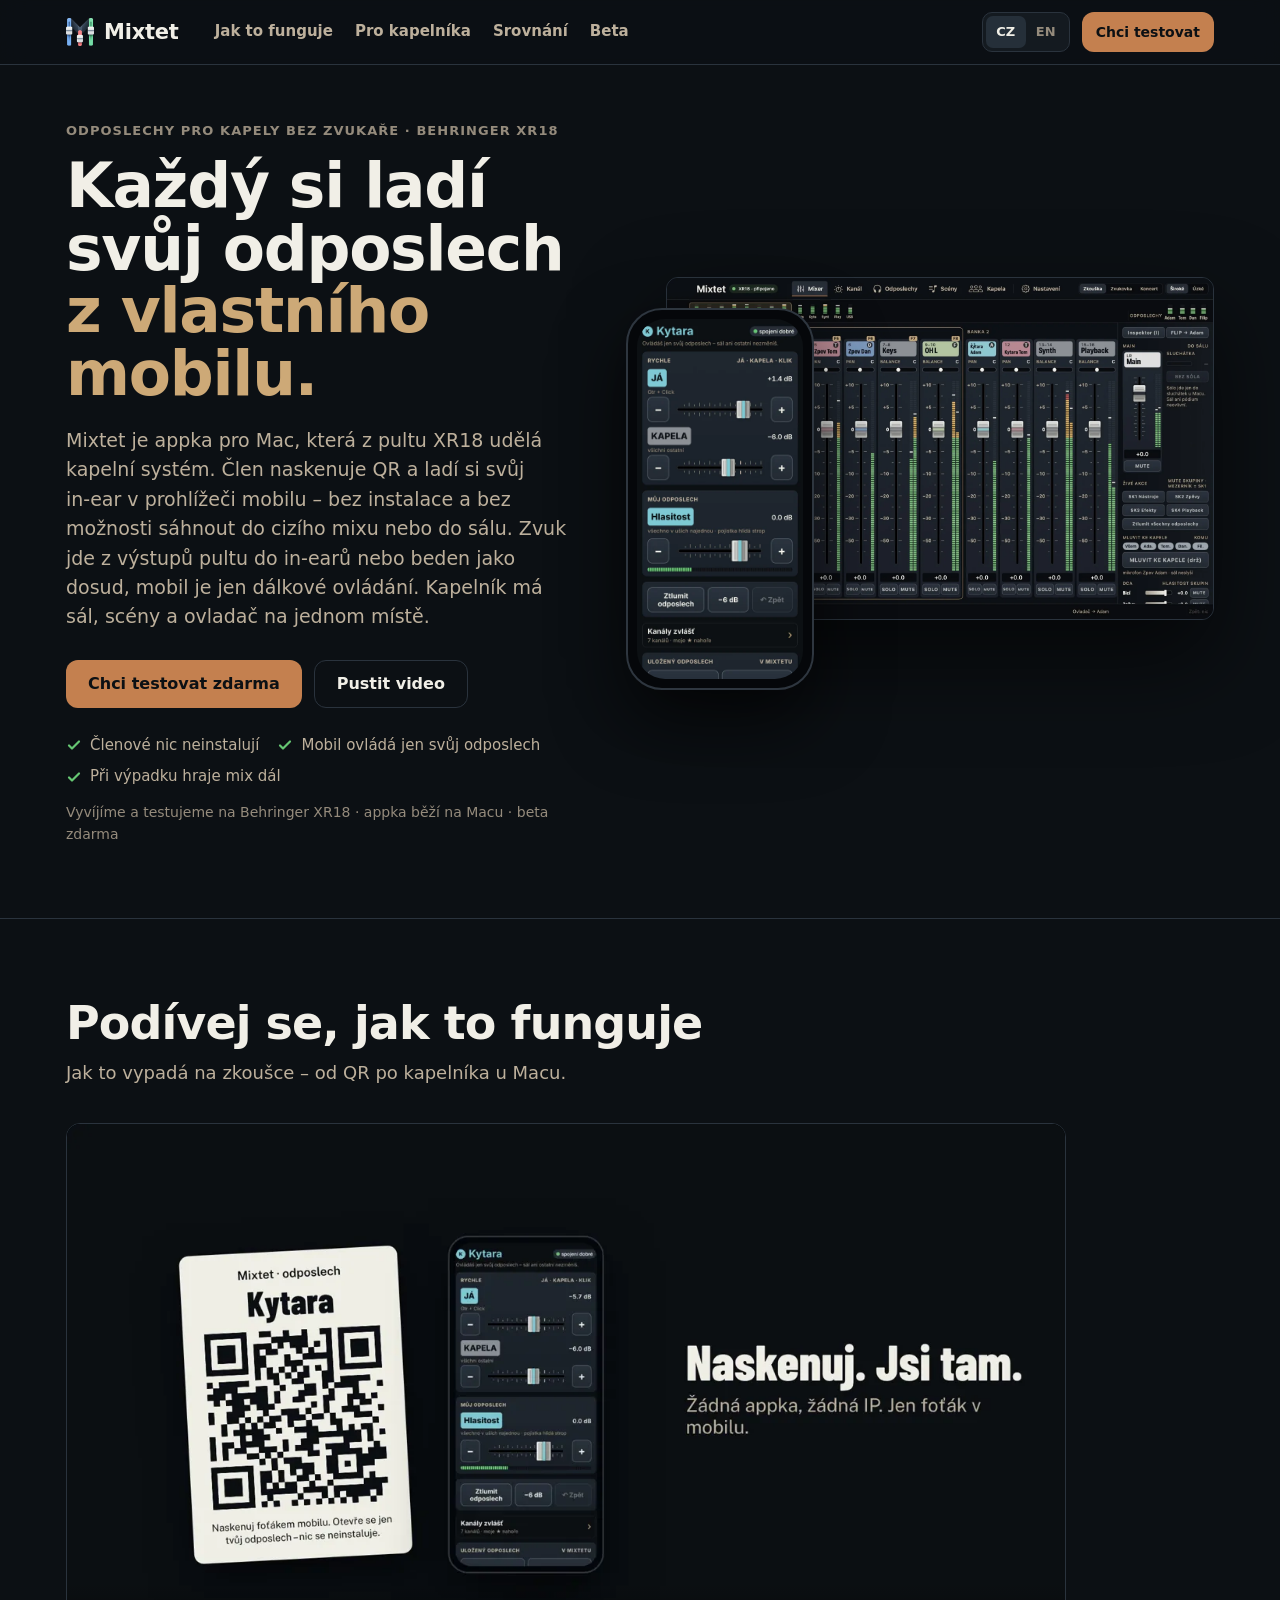
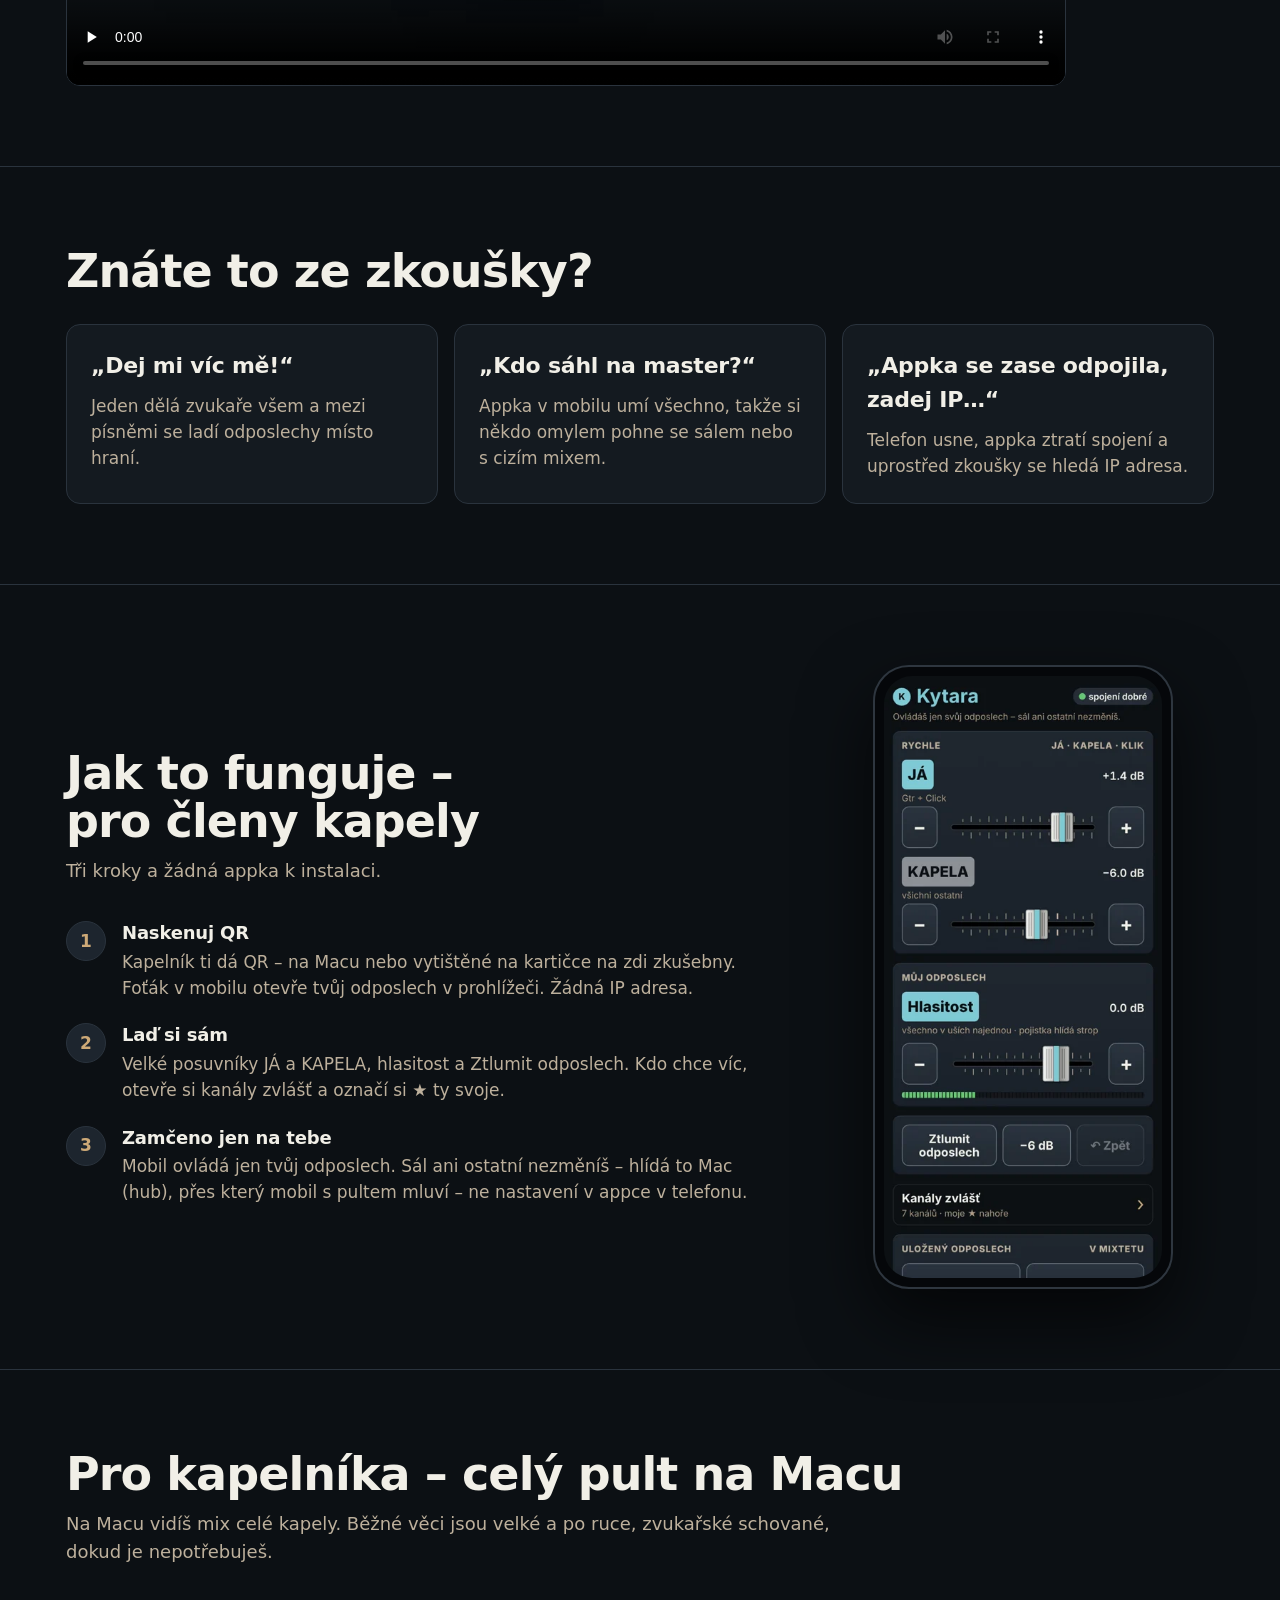
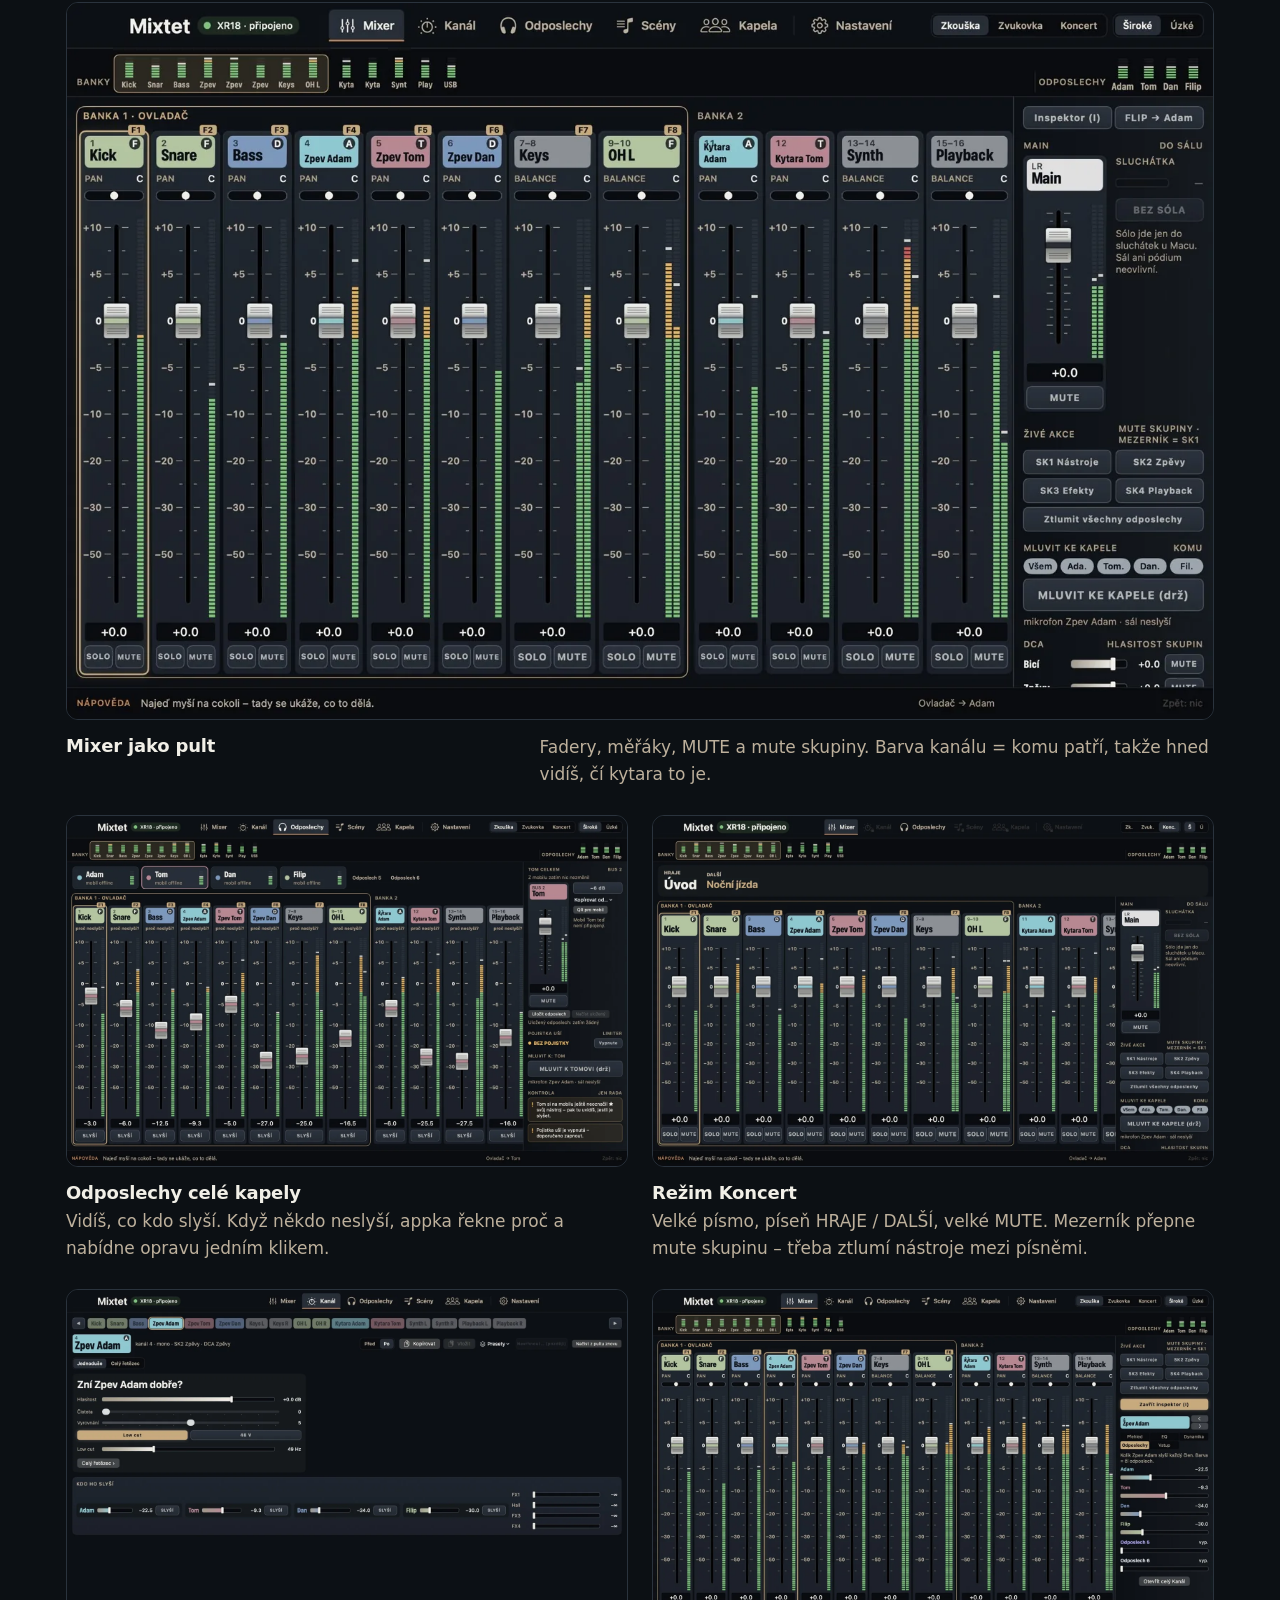
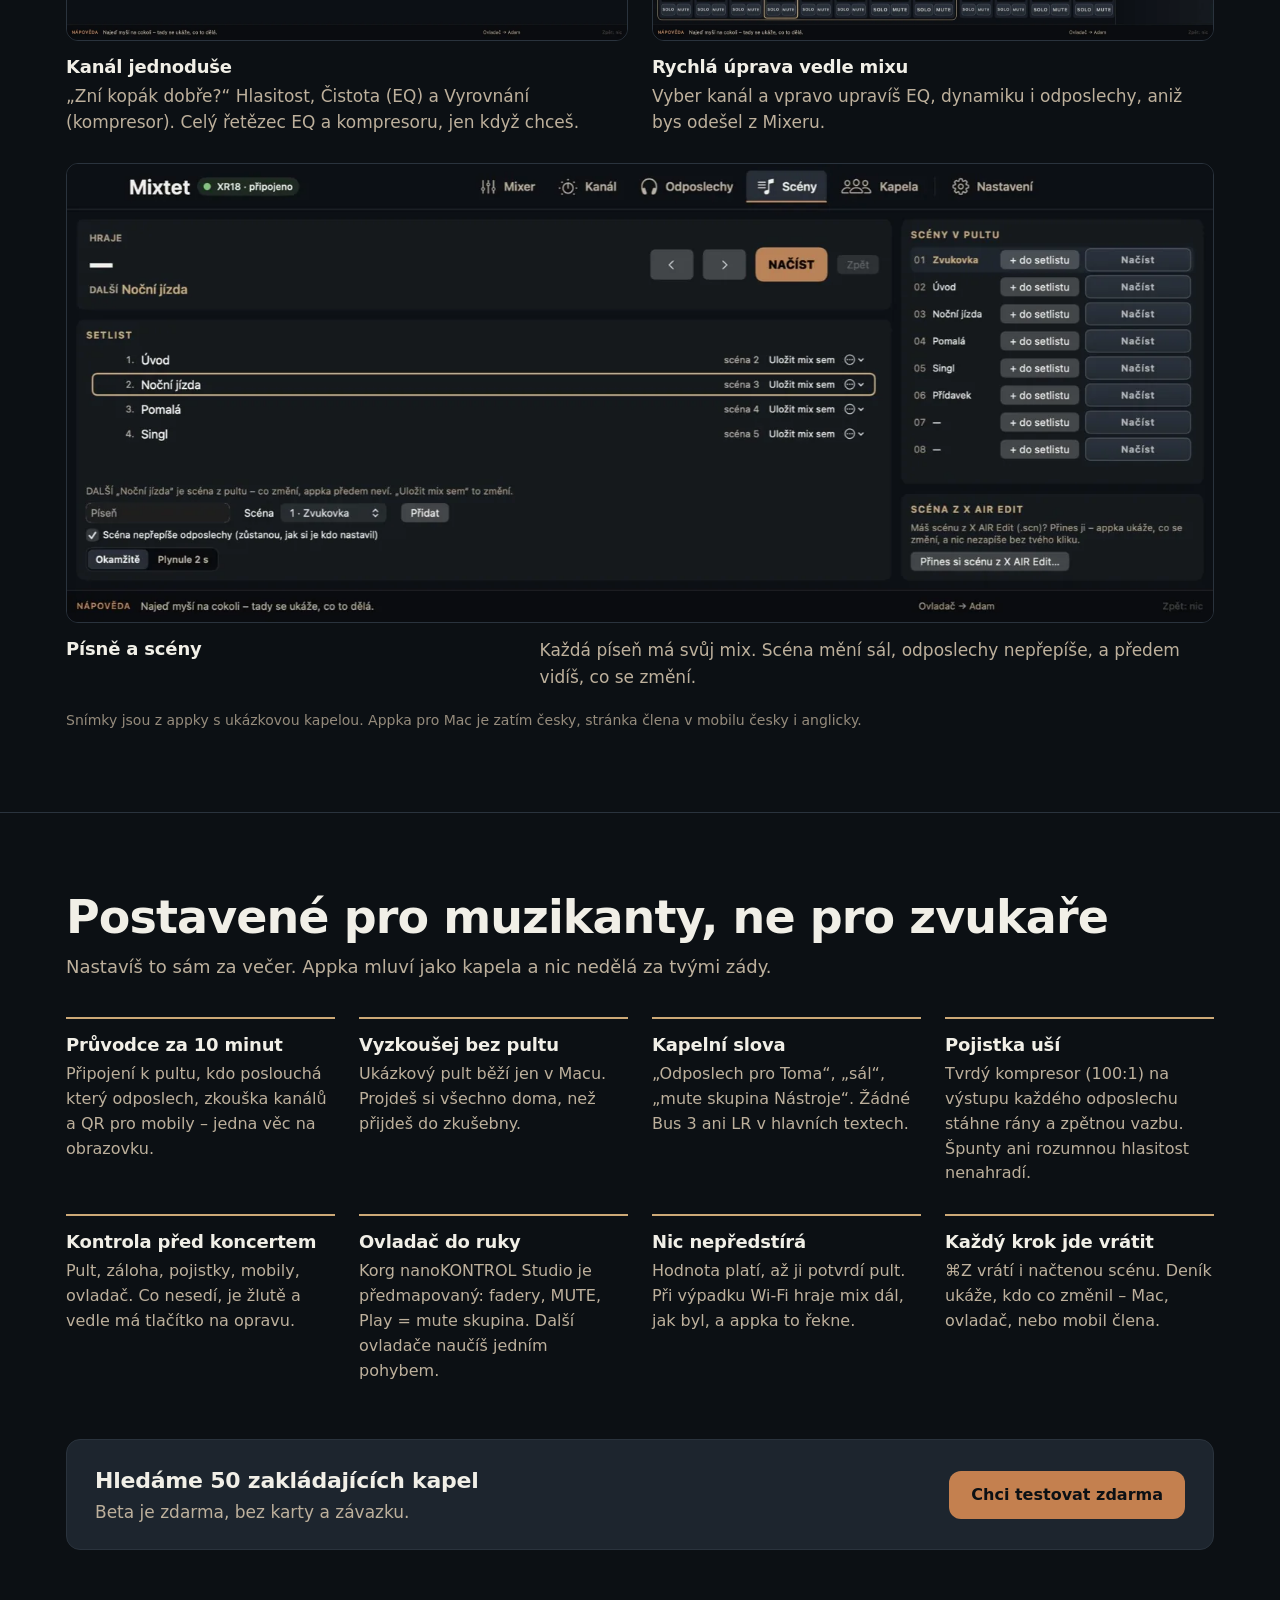
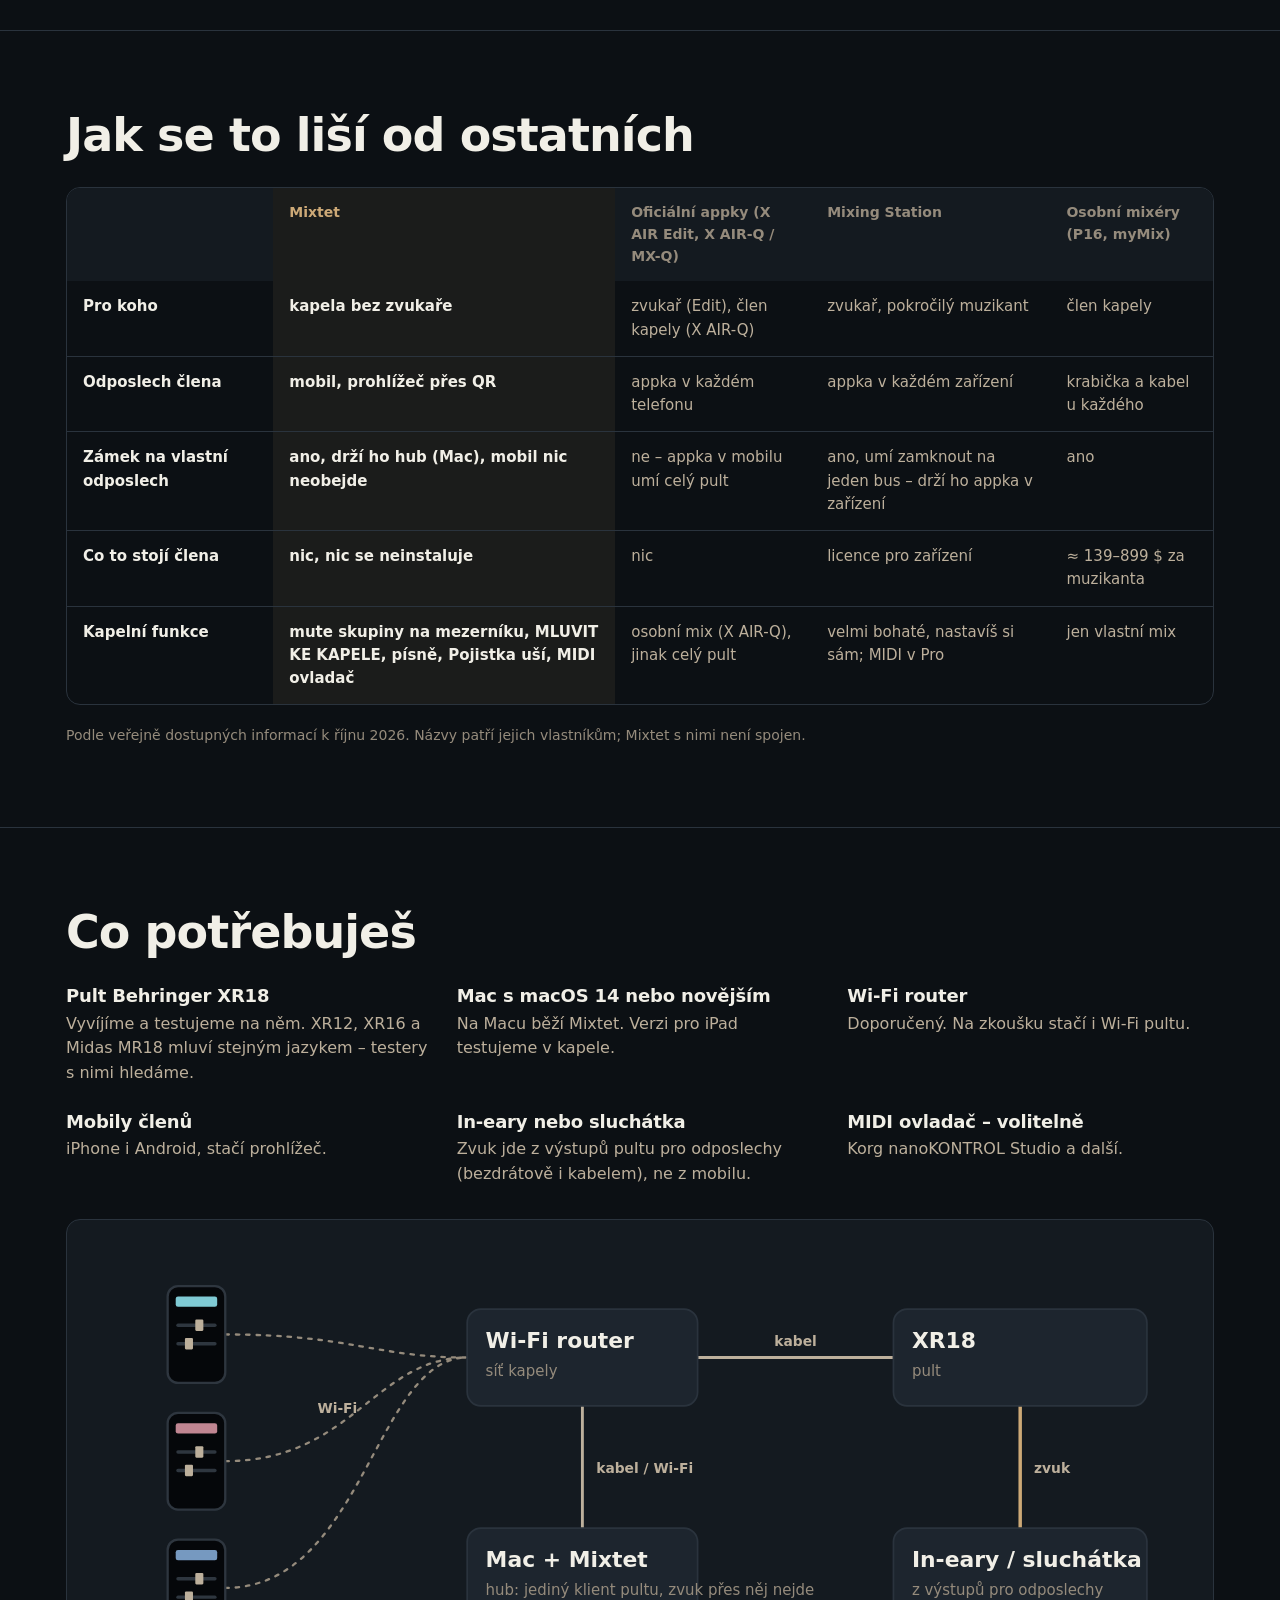
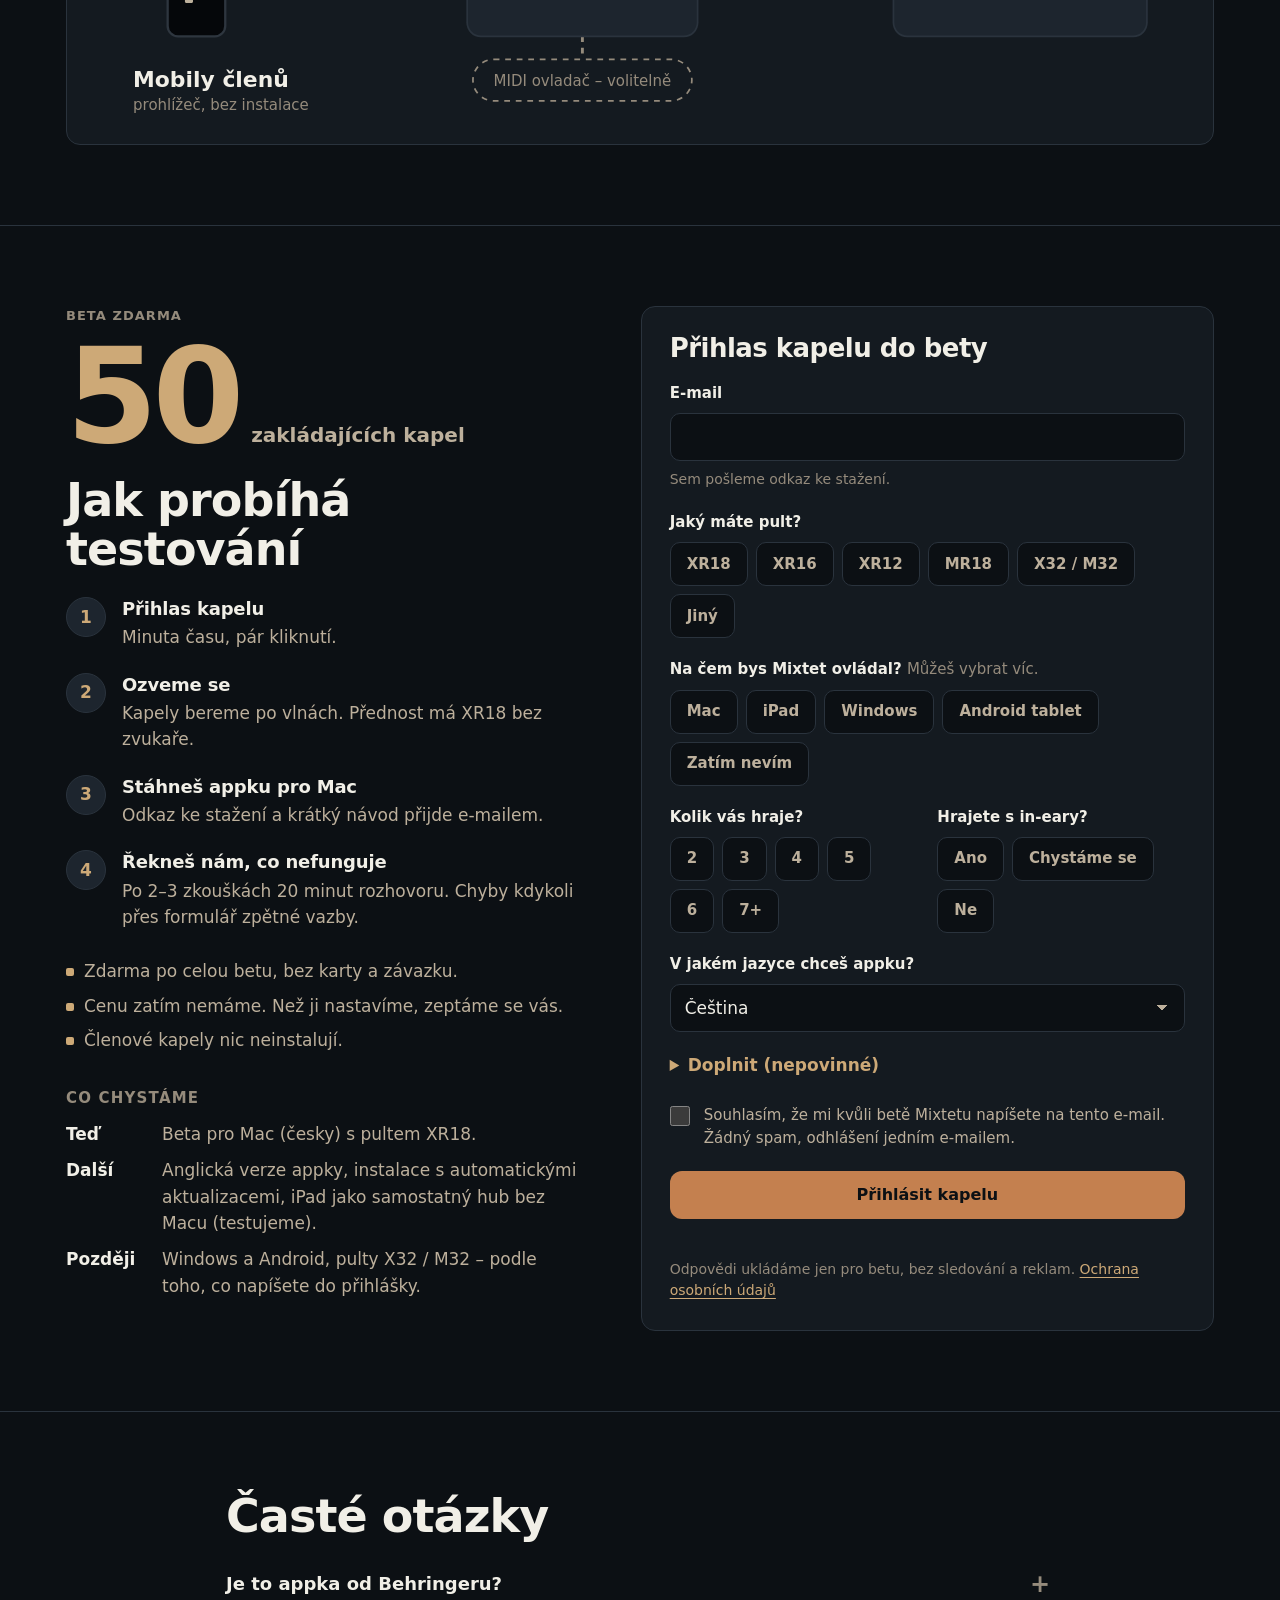
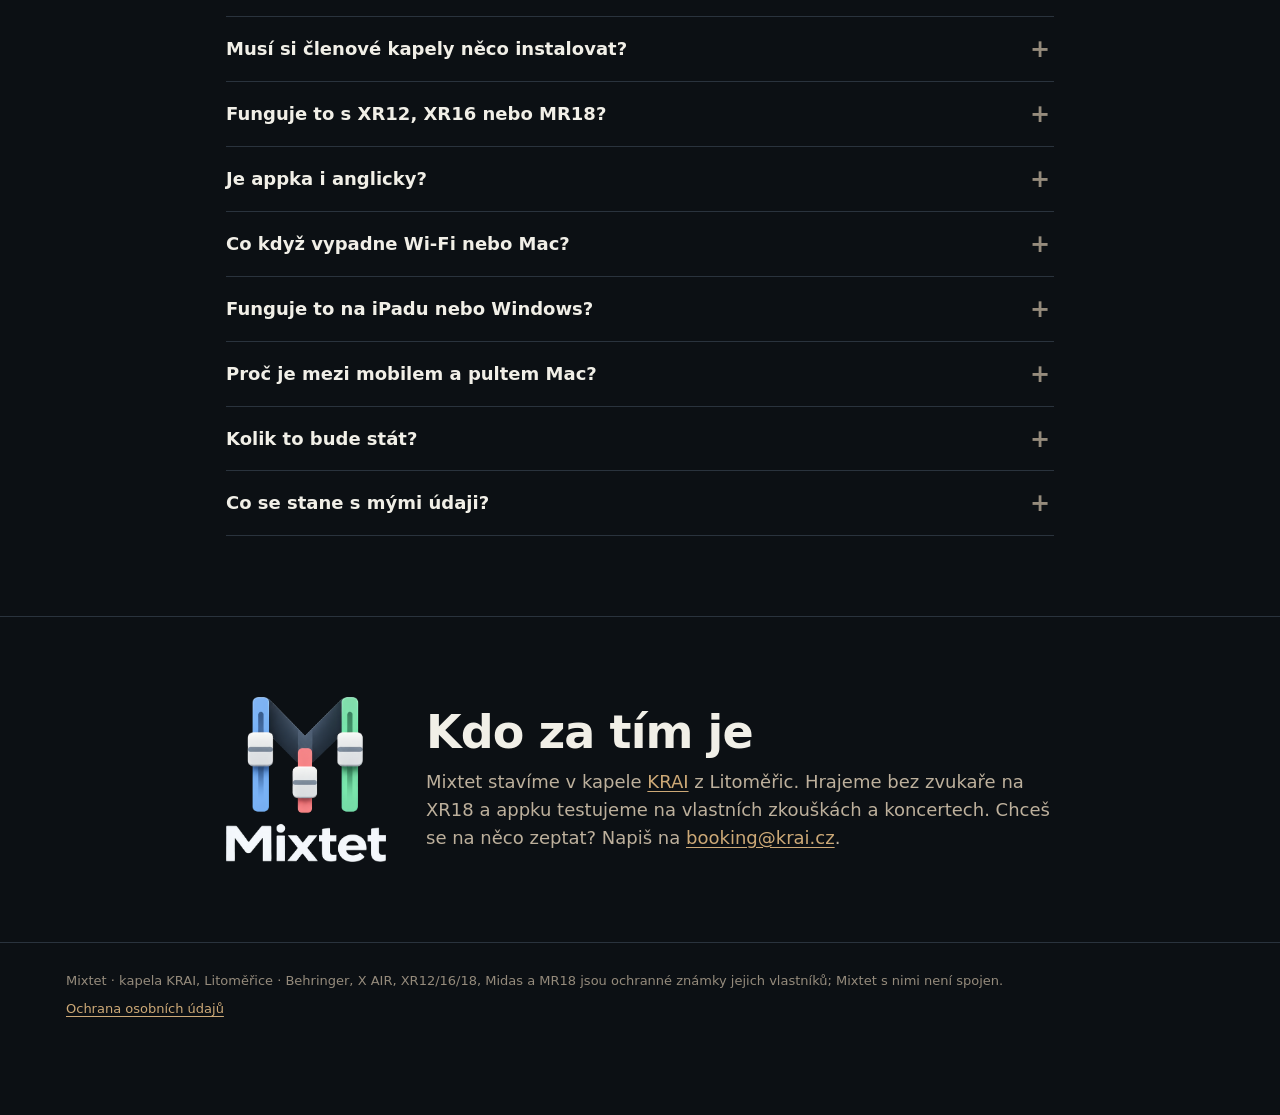
==== commit 618b8c2a: "feat(web): v přihlášce otázka „V jakém jazyce chceš appku?“ (app_lang, admin, CSV) – podklad pro PLA" ====
--- a/cs/index.html
+++ b/cs/index.html
@@ -134,6 +134,7 @@
         <fieldset class="f"><legend>Kolik vás hraje?</legend><div class="chips"><label class="chip"><input type="radio" name="members" value="2"><span>2</span></label><label class="chip"><input type="radio" name="members" value="3"><span>3</span></label><label class="chip"><input type="radio" name="members" value="4"><span>4</span></label><label class="chip"><input type="radio" name="members" value="5"><span>5</span></label><label class="chip"><input type="radio" name="members" value="6"><span>6</span></label><label class="chip"><input type="radio" name="members" value="7+"><span>7+</span></label></div></fieldset>
         <fieldset class="f"><legend>Hrajete s in‑eary?</legend><div class="chips"><label class="chip"><input type="radio" name="iem" value="yes"><span>Ano</span></label><label class="chip"><input type="radio" name="iem" value="planning"><span>Chystáme se</span></label><label class="chip"><input type="radio" name="iem" value="no"><span>Ne</span></label></div></fieldset>
       </div>
+      <div class="f"><label for="app_lang">V jakém jazyce chceš appku?</label><select id="app_lang" name="app_lang"><option value="cs" selected>Čeština</option><option value="en">English</option><option value="de">Deutsch</option><option value="es">Español</option><option value="pl">Polski</option><option value="fr">Français</option><option value="it">Italiano</option><option value="other">Jiný</option></select></div>
       <details class="more"><summary>Doplnit (nepovinné)</summary>
         <div class="f2">
           <div class="f"><label for="band">Název kapely</label><input id="band" name="band" autocomplete="organization" maxlength="80"></div>
--- a/site.css
+++ b/site.css
@@ -147,9 +147,10 @@
 .opt{font-weight:500;color:var(--fg3)}
 .hint{font-size:14px;color:var(--fg3)}
 .err{font-size:14px;color:var(--warn);font-weight:600}
-input[type=email],input:not([type]),textarea{font:500 17px var(--font);color:var(--fg);background:var(--bg);border:1px solid var(--line);border-radius:10px;padding:12px 14px;width:100%;min-height:48px}
+input[type=email],input:not([type]),textarea,.f select{font:500 17px var(--font);color:var(--fg);background:var(--bg);border:1px solid var(--line);border-radius:10px;padding:12px 14px;width:100%;min-height:48px}
 input[aria-invalid=true]{border-color:var(--warn)}
 textarea{resize:vertical}
+.f select{appearance:none;-webkit-appearance:none;cursor:pointer;padding-right:40px;background-image:linear-gradient(45deg,transparent 50%,var(--fg2) 50%),linear-gradient(135deg,var(--fg2) 50%,transparent 50%);background-position:calc(100% - 22px) 50%,calc(100% - 16px) 50%;background-size:6px 6px;background-repeat:no-repeat}
 .chips{display:flex;flex-wrap:wrap;gap:8px}
 .chip{position:relative}
 .chip input{position:absolute;opacity:0;inset:0;margin:0;cursor:pointer}
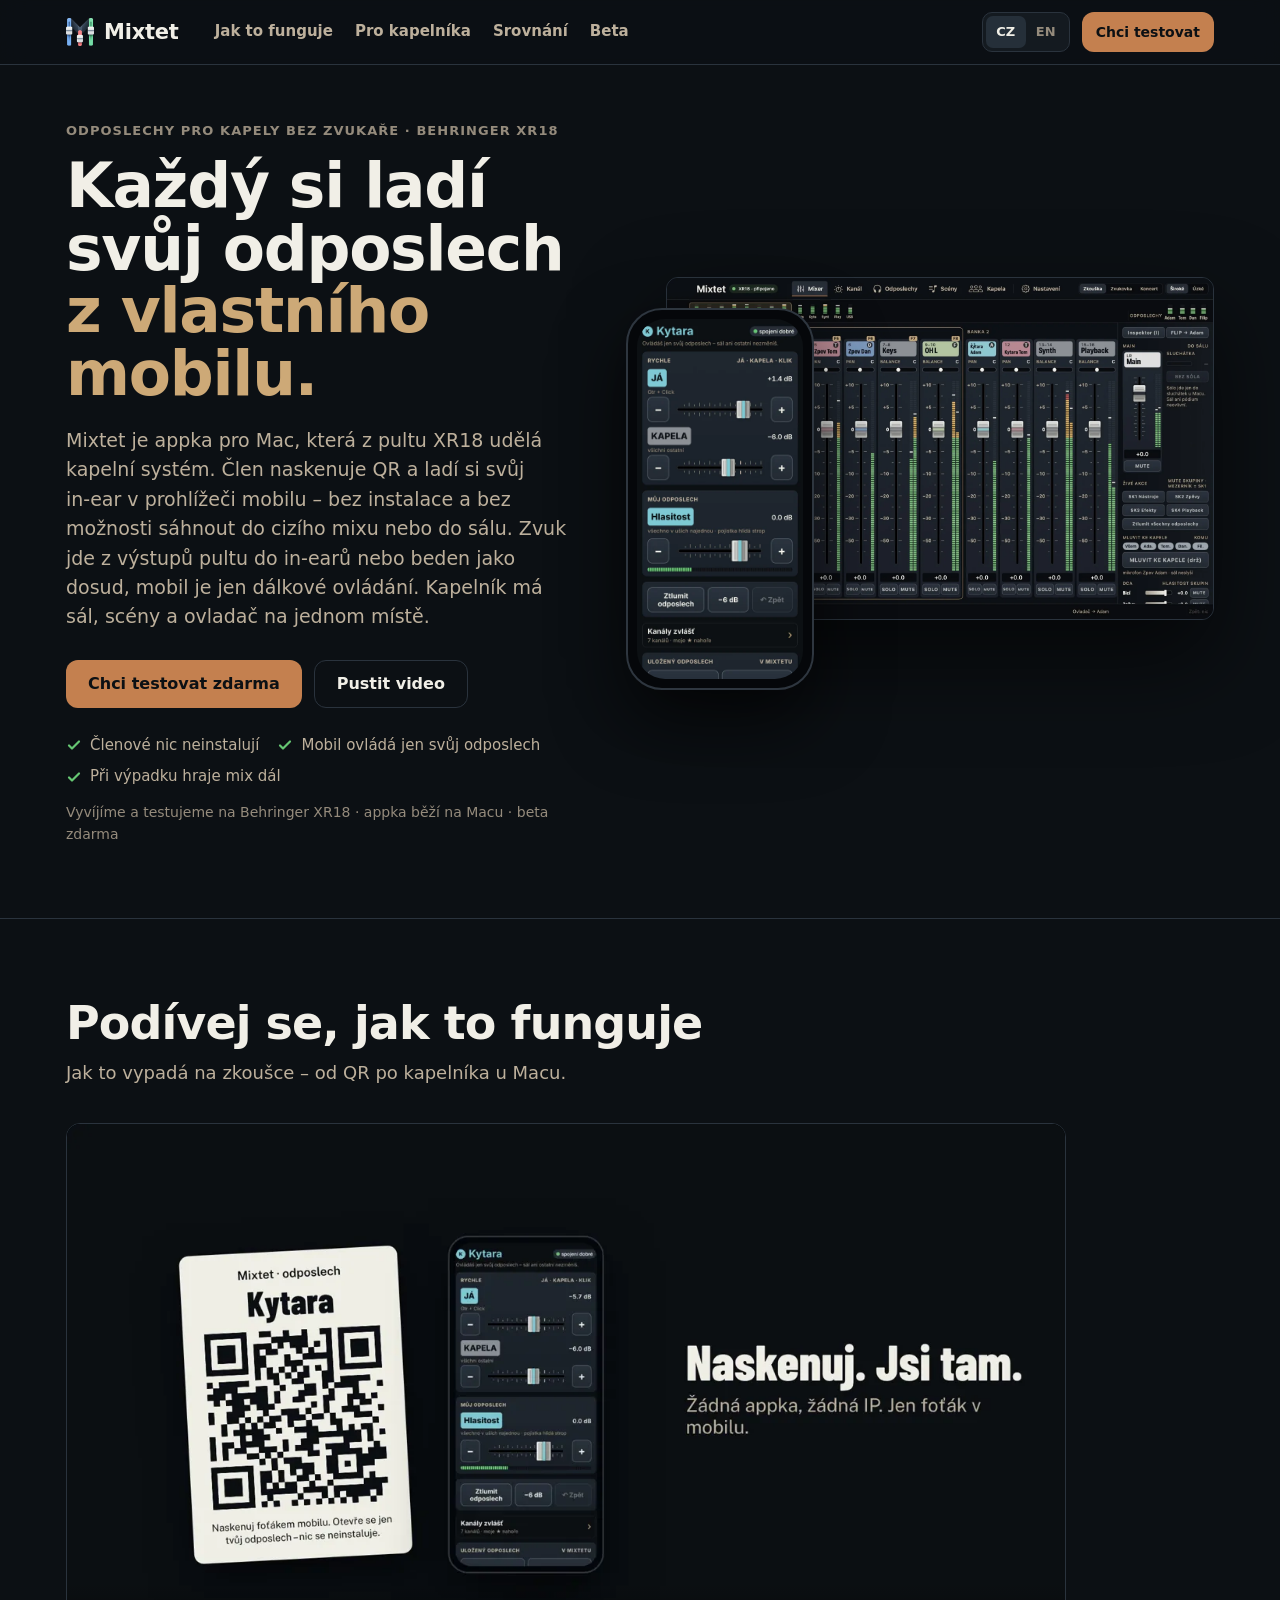
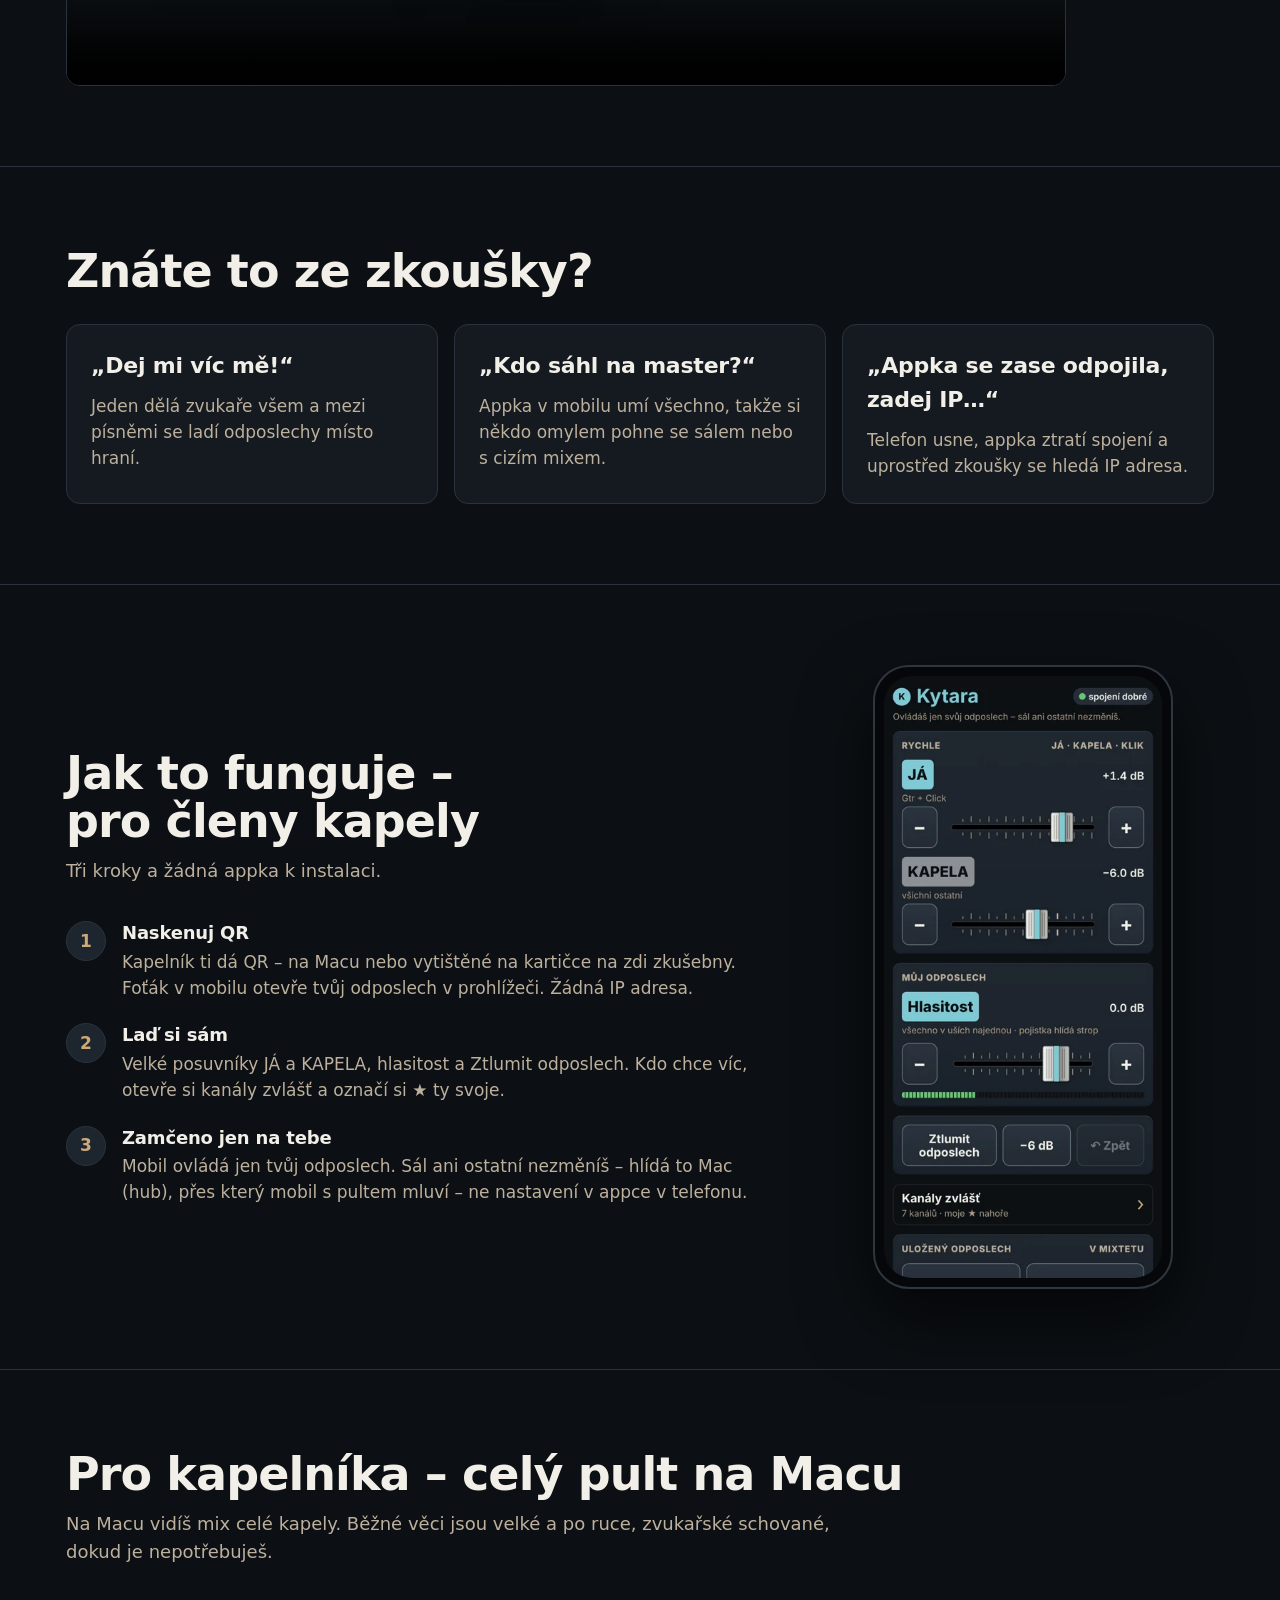
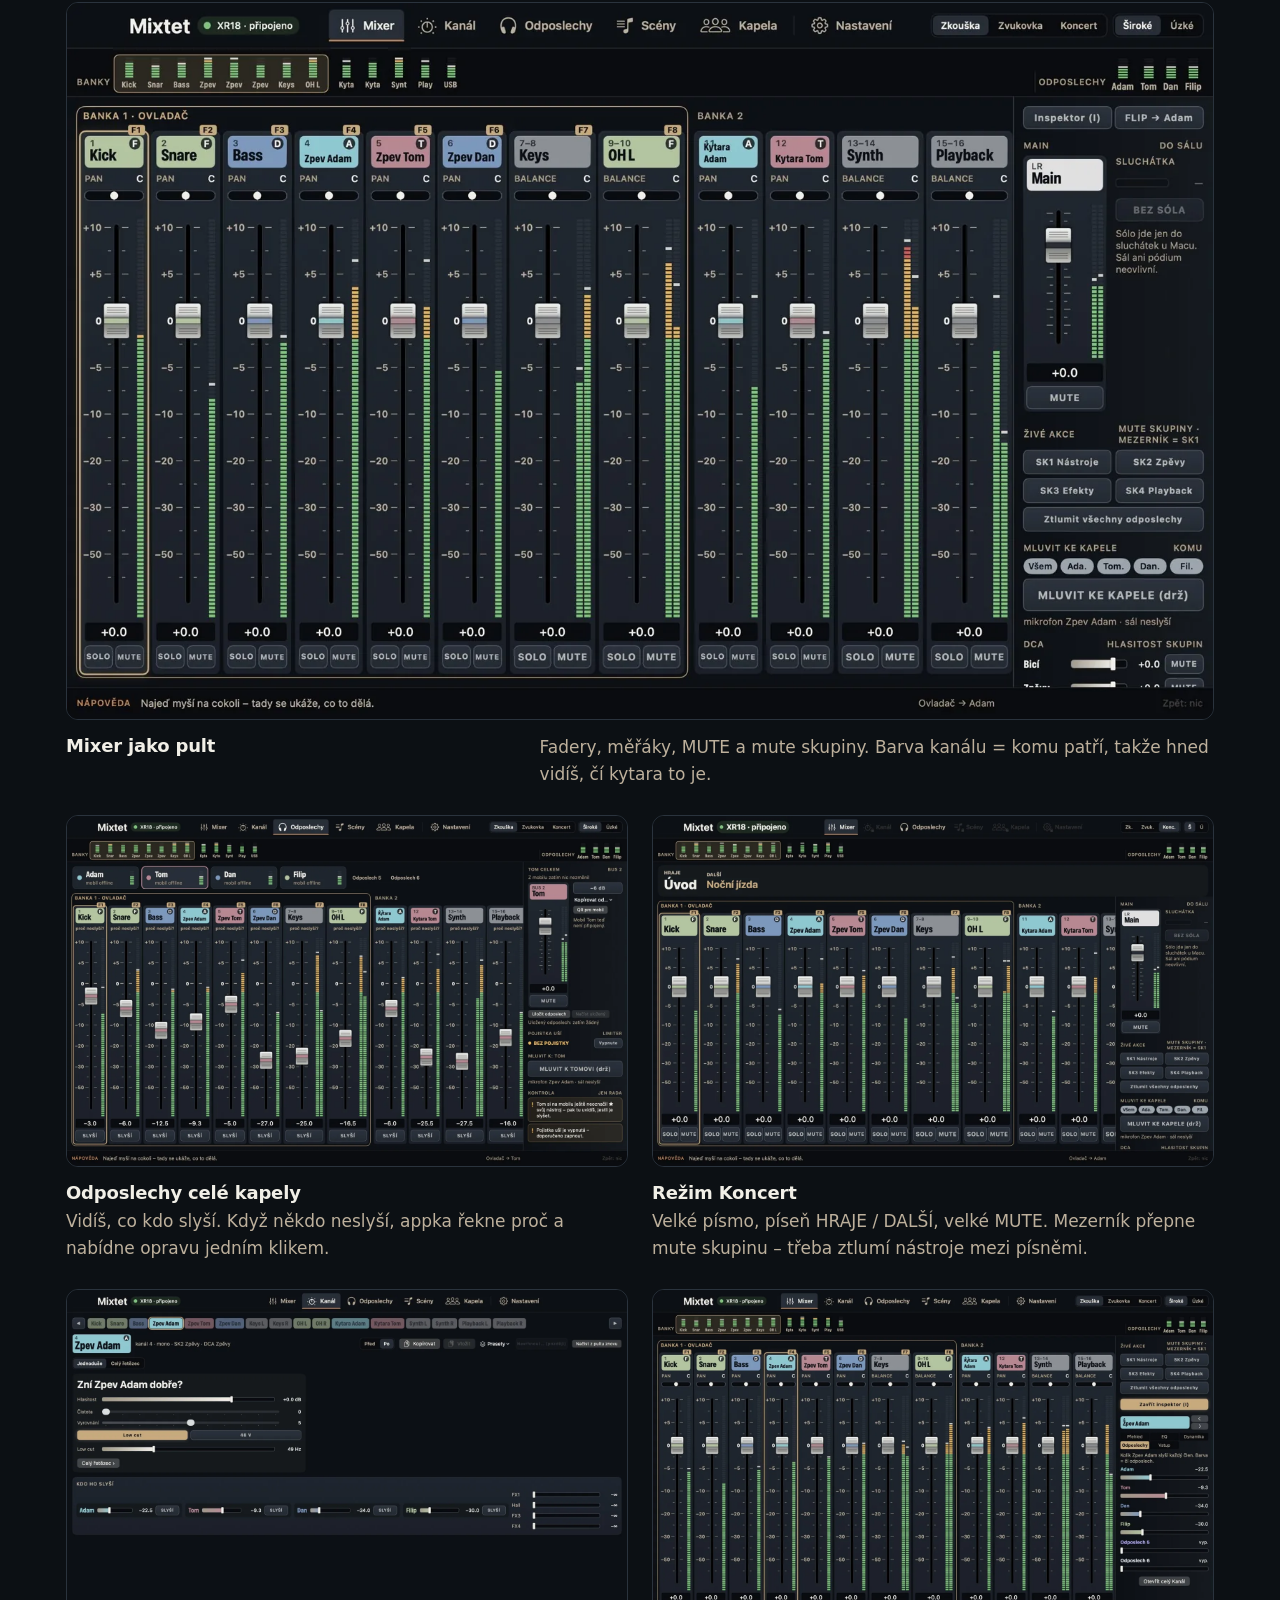
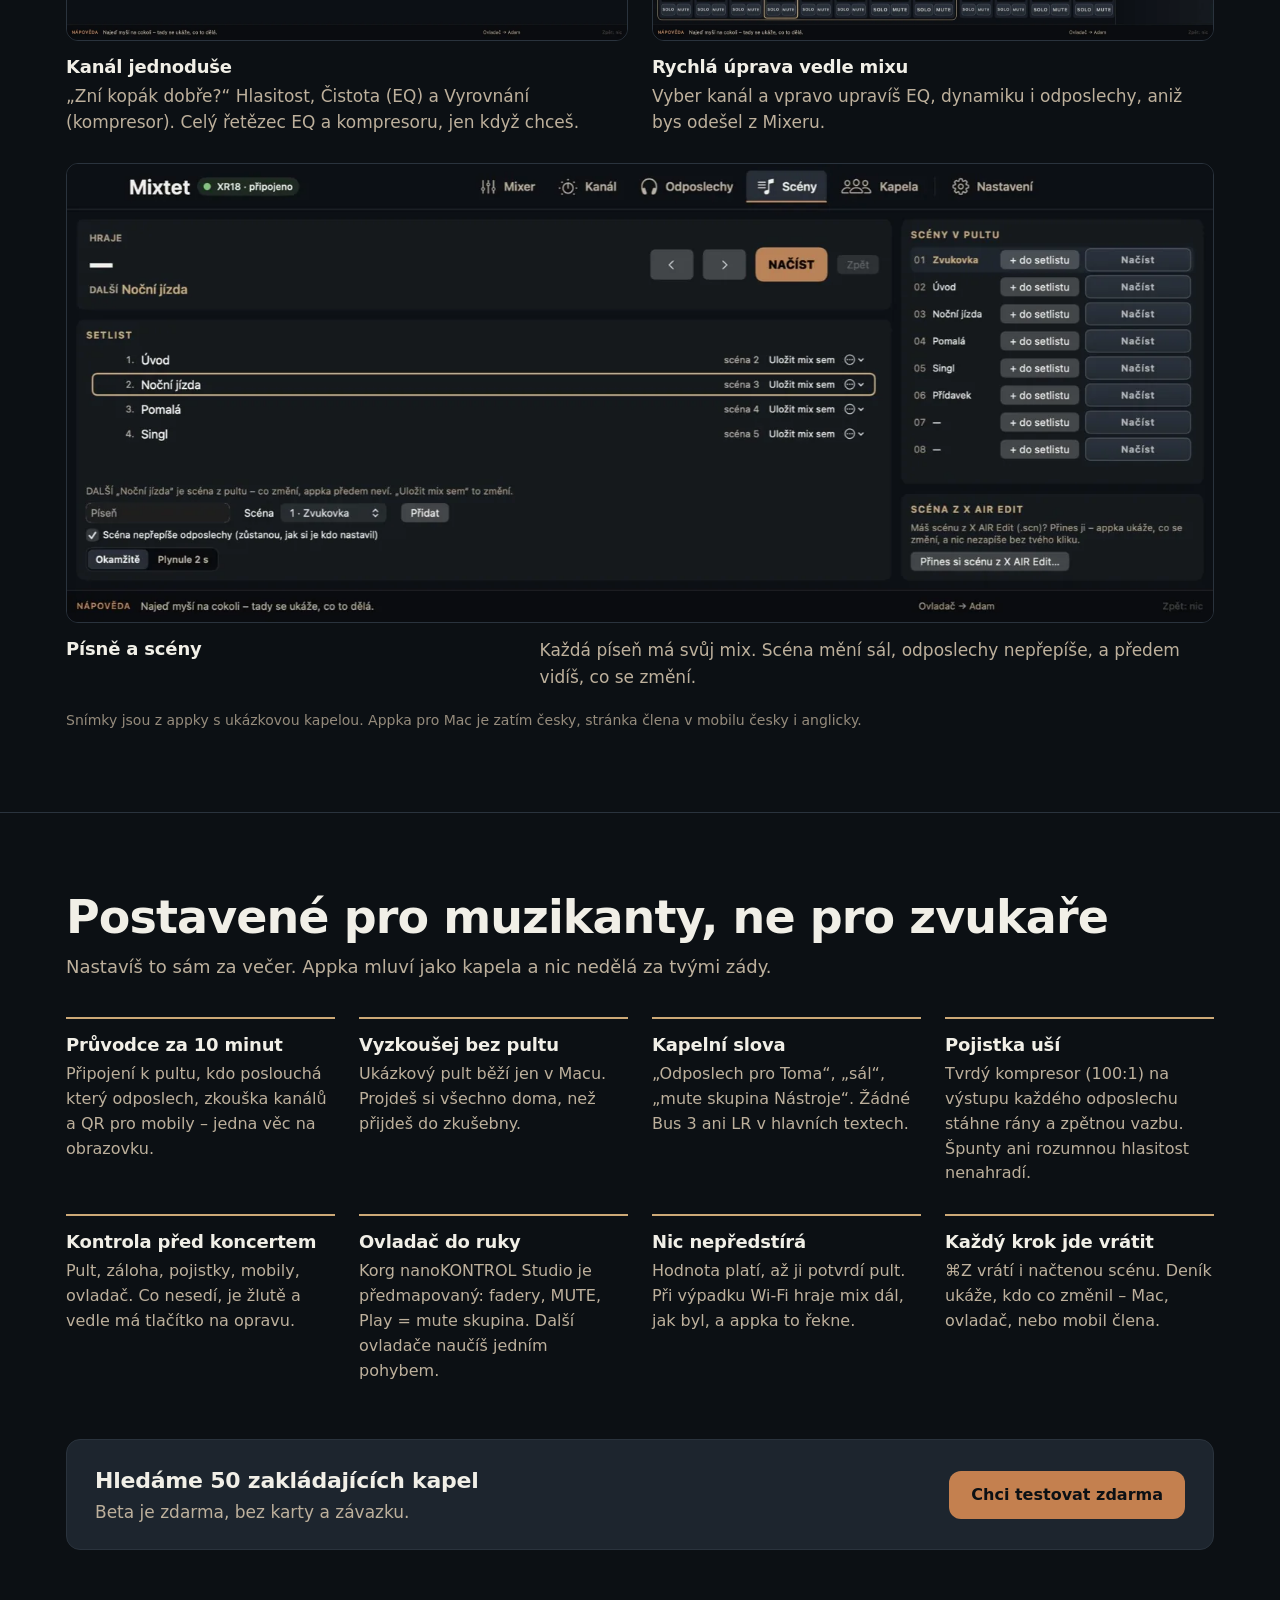
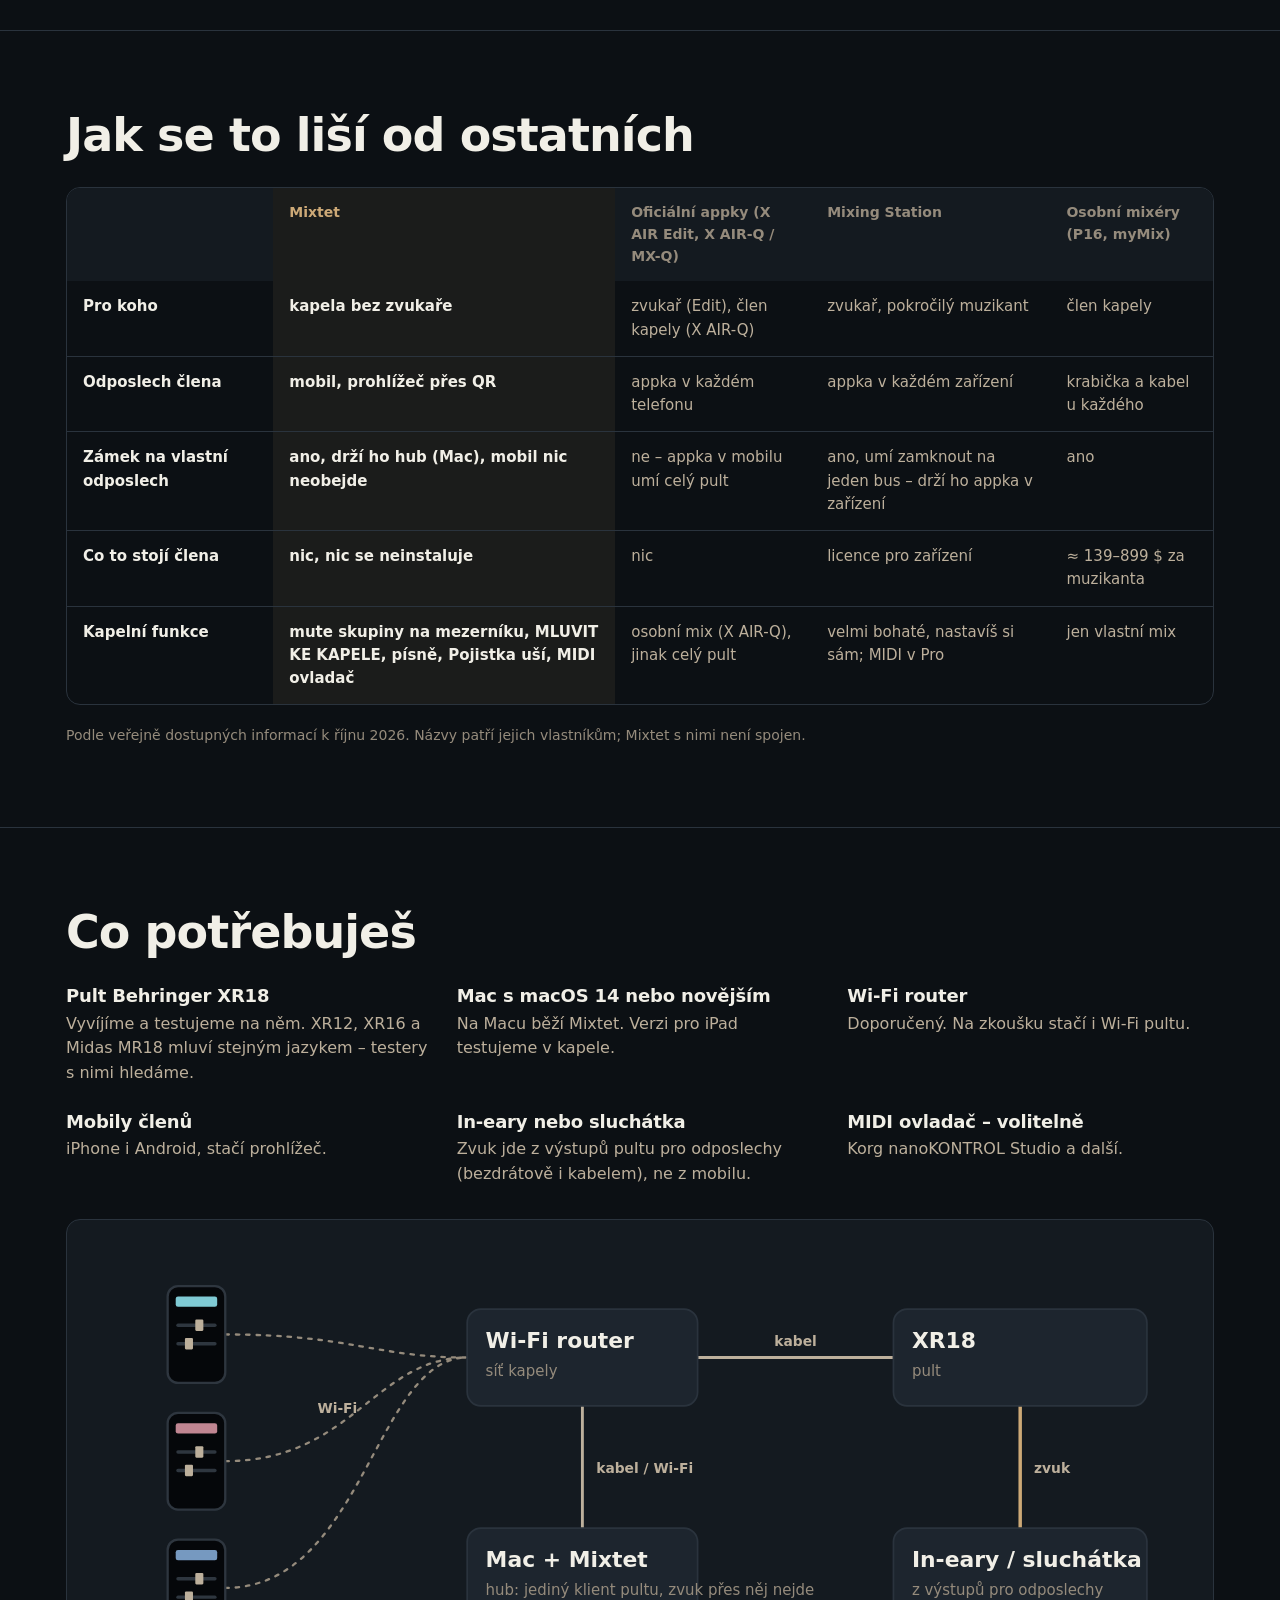
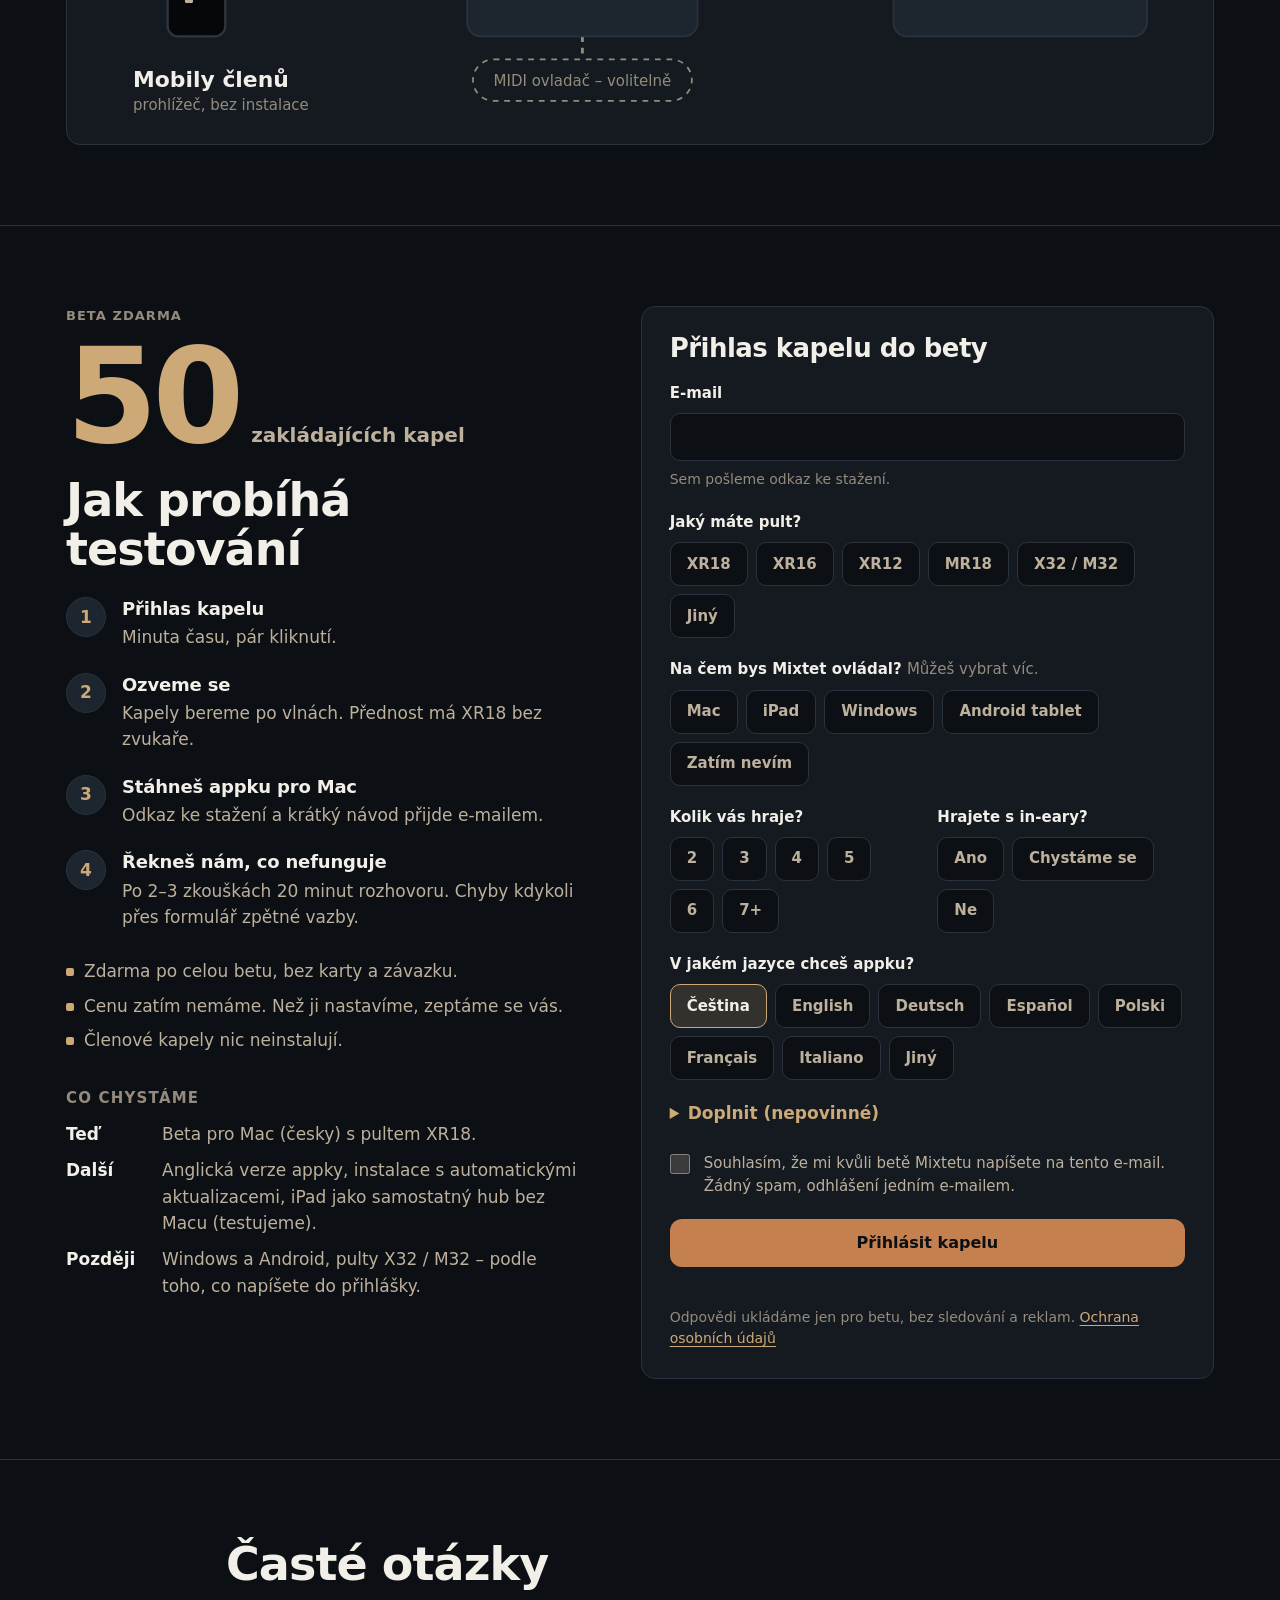
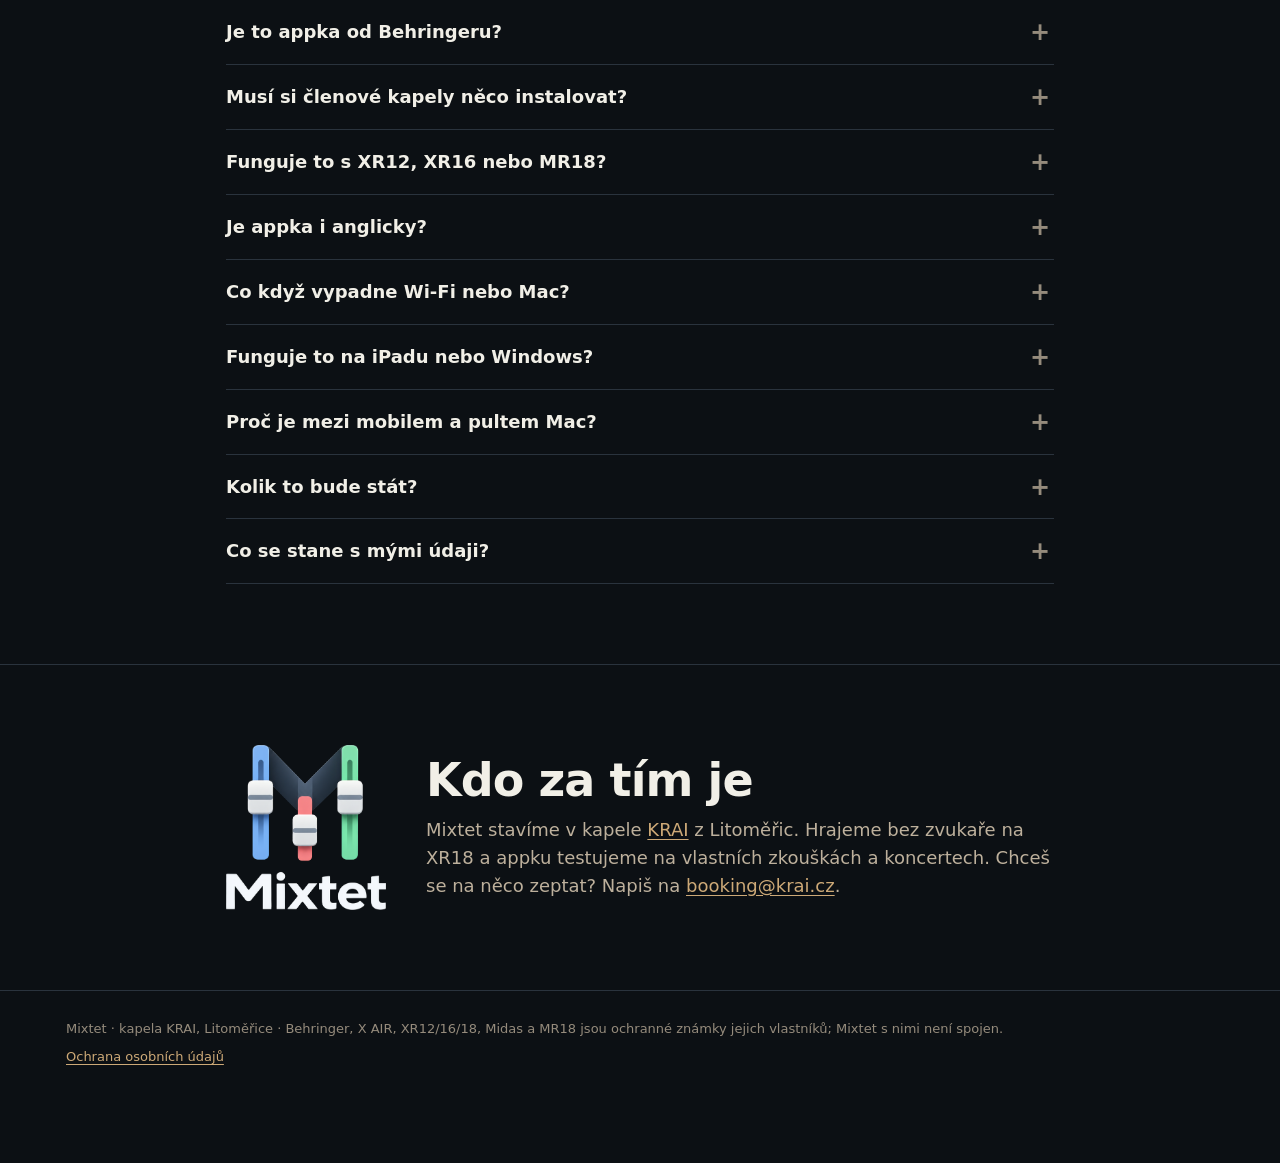
==== commit 353c9b02: "feat(web): jazyk appky v přihlášce jako volby (chips) místo rozbalovacího seznamu; ?v= u CSS a JS pr" ====
--- a/cs/index.html
+++ b/cs/index.html
@@ -19,7 +19,7 @@
 <meta name="twitter:card" content="summary_large_image">
 <meta name="theme-color" content="#0C1014">
 <link rel="icon" type="image/png" href="../img/znacka.png">
-<link rel="stylesheet" href="../site.css">
+<link rel="stylesheet" href="../site.css?v=52d1b4a9">
 </head>
 <body>
 <a class="skip" href="#main">Přeskočit na obsah</a>
@@ -134,7 +134,7 @@
         <fieldset class="f"><legend>Kolik vás hraje?</legend><div class="chips"><label class="chip"><input type="radio" name="members" value="2"><span>2</span></label><label class="chip"><input type="radio" name="members" value="3"><span>3</span></label><label class="chip"><input type="radio" name="members" value="4"><span>4</span></label><label class="chip"><input type="radio" name="members" value="5"><span>5</span></label><label class="chip"><input type="radio" name="members" value="6"><span>6</span></label><label class="chip"><input type="radio" name="members" value="7+"><span>7+</span></label></div></fieldset>
         <fieldset class="f"><legend>Hrajete s in‑eary?</legend><div class="chips"><label class="chip"><input type="radio" name="iem" value="yes"><span>Ano</span></label><label class="chip"><input type="radio" name="iem" value="planning"><span>Chystáme se</span></label><label class="chip"><input type="radio" name="iem" value="no"><span>Ne</span></label></div></fieldset>
       </div>
-      <div class="f"><label for="app_lang">V jakém jazyce chceš appku?</label><select id="app_lang" name="app_lang"><option value="cs" selected>Čeština</option><option value="en">English</option><option value="de">Deutsch</option><option value="es">Español</option><option value="pl">Polski</option><option value="fr">Français</option><option value="it">Italiano</option><option value="other">Jiný</option></select></div>
+      <fieldset class="f"><legend>V jakém jazyce chceš appku?</legend><div class="chips"><label class="chip"><input type="radio" name="app_lang" value="cs" checked><span>Čeština</span></label><label class="chip"><input type="radio" name="app_lang" value="en"><span>English</span></label><label class="chip"><input type="radio" name="app_lang" value="de"><span>Deutsch</span></label><label class="chip"><input type="radio" name="app_lang" value="es"><span>Español</span></label><label class="chip"><input type="radio" name="app_lang" value="pl"><span>Polski</span></label><label class="chip"><input type="radio" name="app_lang" value="fr"><span>Français</span></label><label class="chip"><input type="radio" name="app_lang" value="it"><span>Italiano</span></label><label class="chip"><input type="radio" name="app_lang" value="other"><span>Jiný</span></label></div></fieldset>
       <details class="more"><summary>Doplnit (nepovinné)</summary>
         <div class="f2">
           <div class="f"><label for="band">Název kapely</label><input id="band" name="band" autocomplete="organization" maxlength="80"></div>
@@ -168,6 +168,6 @@
 <div class="sticky" id="sticky" hidden><a class="btn full" href="#join">Chci testovat zdarma</a></div>
 <dialog id="zoom"><form method="dialog"><button class="x" aria-label="Zavřít / Close">×</button></form><img alt=""></dialog>
 <script>window.MIXTET={"lang": "cs", "msg": {"eEmail": "Zkontroluj e-mail – takhle nevypadá platně.", "eMixer": "Vyber pult (nebo „Jiný“).", "eConsent": "Bez souhlasu ti nemůžeme napsat.", "eServer": "Nepodařilo se odeslat. Zkus to za chvíli znovu, nebo napiš na booking@krai.cz.", "okH": "Díky, kapelu máme!", "okP": "Ozveme se na {email}, až bude místo ve vlně. Pošli odkaz zbytku kapely – ať ví, co je čeká.", "okShare": "Zkopírovat odkaz na web", "okCopied": "Odkaz zkopírován", "fSubmit": "Přihlásit kapelu", "fSending": "Odesílám…"}};</script>
-<script src="../site.js" defer></script>
+<script src="../site.js?v=0ad27bb4" defer></script>
 </body>
 </html>
--- a/site.css
+++ b/site.css
@@ -147,10 +147,9 @@
 .opt{font-weight:500;color:var(--fg3)}
 .hint{font-size:14px;color:var(--fg3)}
 .err{font-size:14px;color:var(--warn);font-weight:600}
-input[type=email],input:not([type]),textarea,.f select{font:500 17px var(--font);color:var(--fg);background:var(--bg);border:1px solid var(--line);border-radius:10px;padding:12px 14px;width:100%;min-height:48px}
+input[type=email],input:not([type]),textarea{font:500 17px var(--font);color:var(--fg);background:var(--bg);border:1px solid var(--line);border-radius:10px;padding:12px 14px;width:100%;min-height:48px}
 input[aria-invalid=true]{border-color:var(--warn)}
 textarea{resize:vertical}
-.f select{appearance:none;-webkit-appearance:none;cursor:pointer;padding-right:40px;background-image:linear-gradient(45deg,transparent 50%,var(--fg2) 50%),linear-gradient(135deg,var(--fg2) 50%,transparent 50%);background-position:calc(100% - 22px) 50%,calc(100% - 16px) 50%;background-size:6px 6px;background-repeat:no-repeat}
 .chips{display:flex;flex-wrap:wrap;gap:8px}
 .chip{position:relative}
 .chip input{position:absolute;opacity:0;inset:0;margin:0;cursor:pointer}
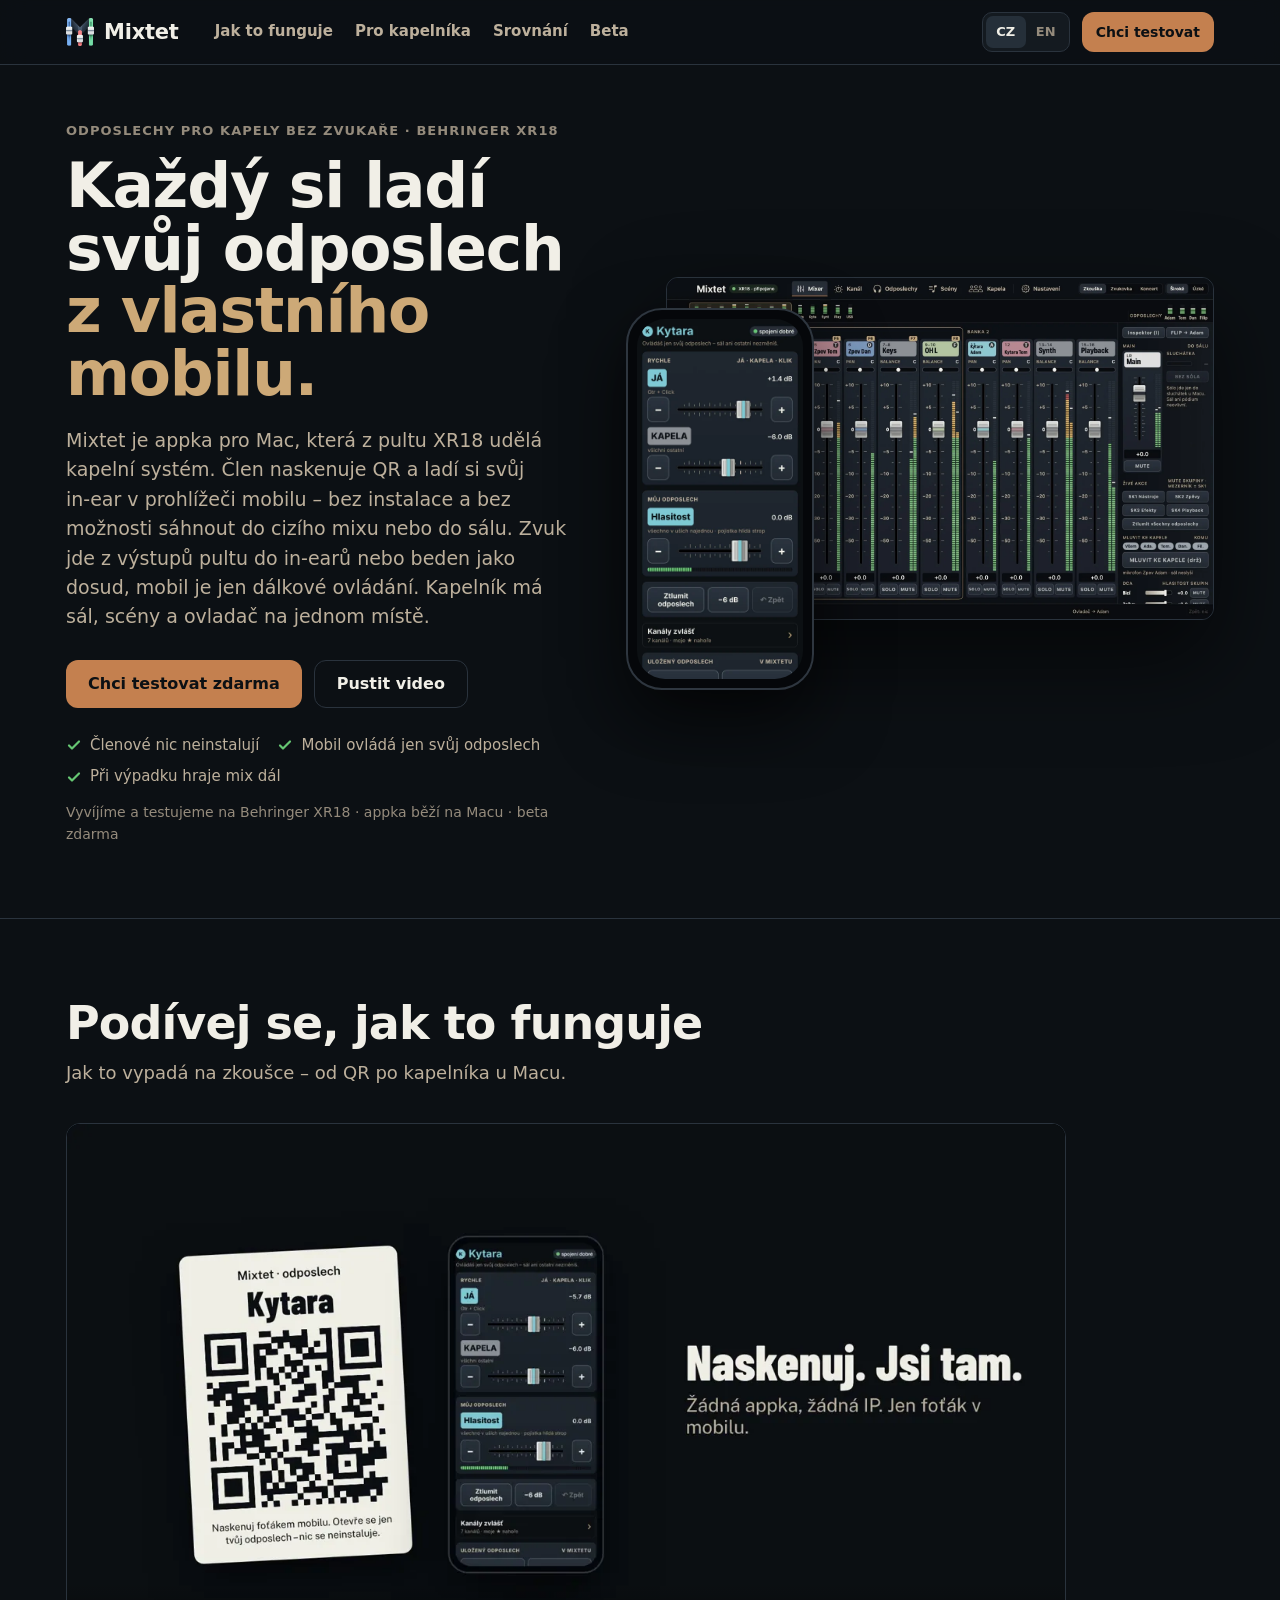
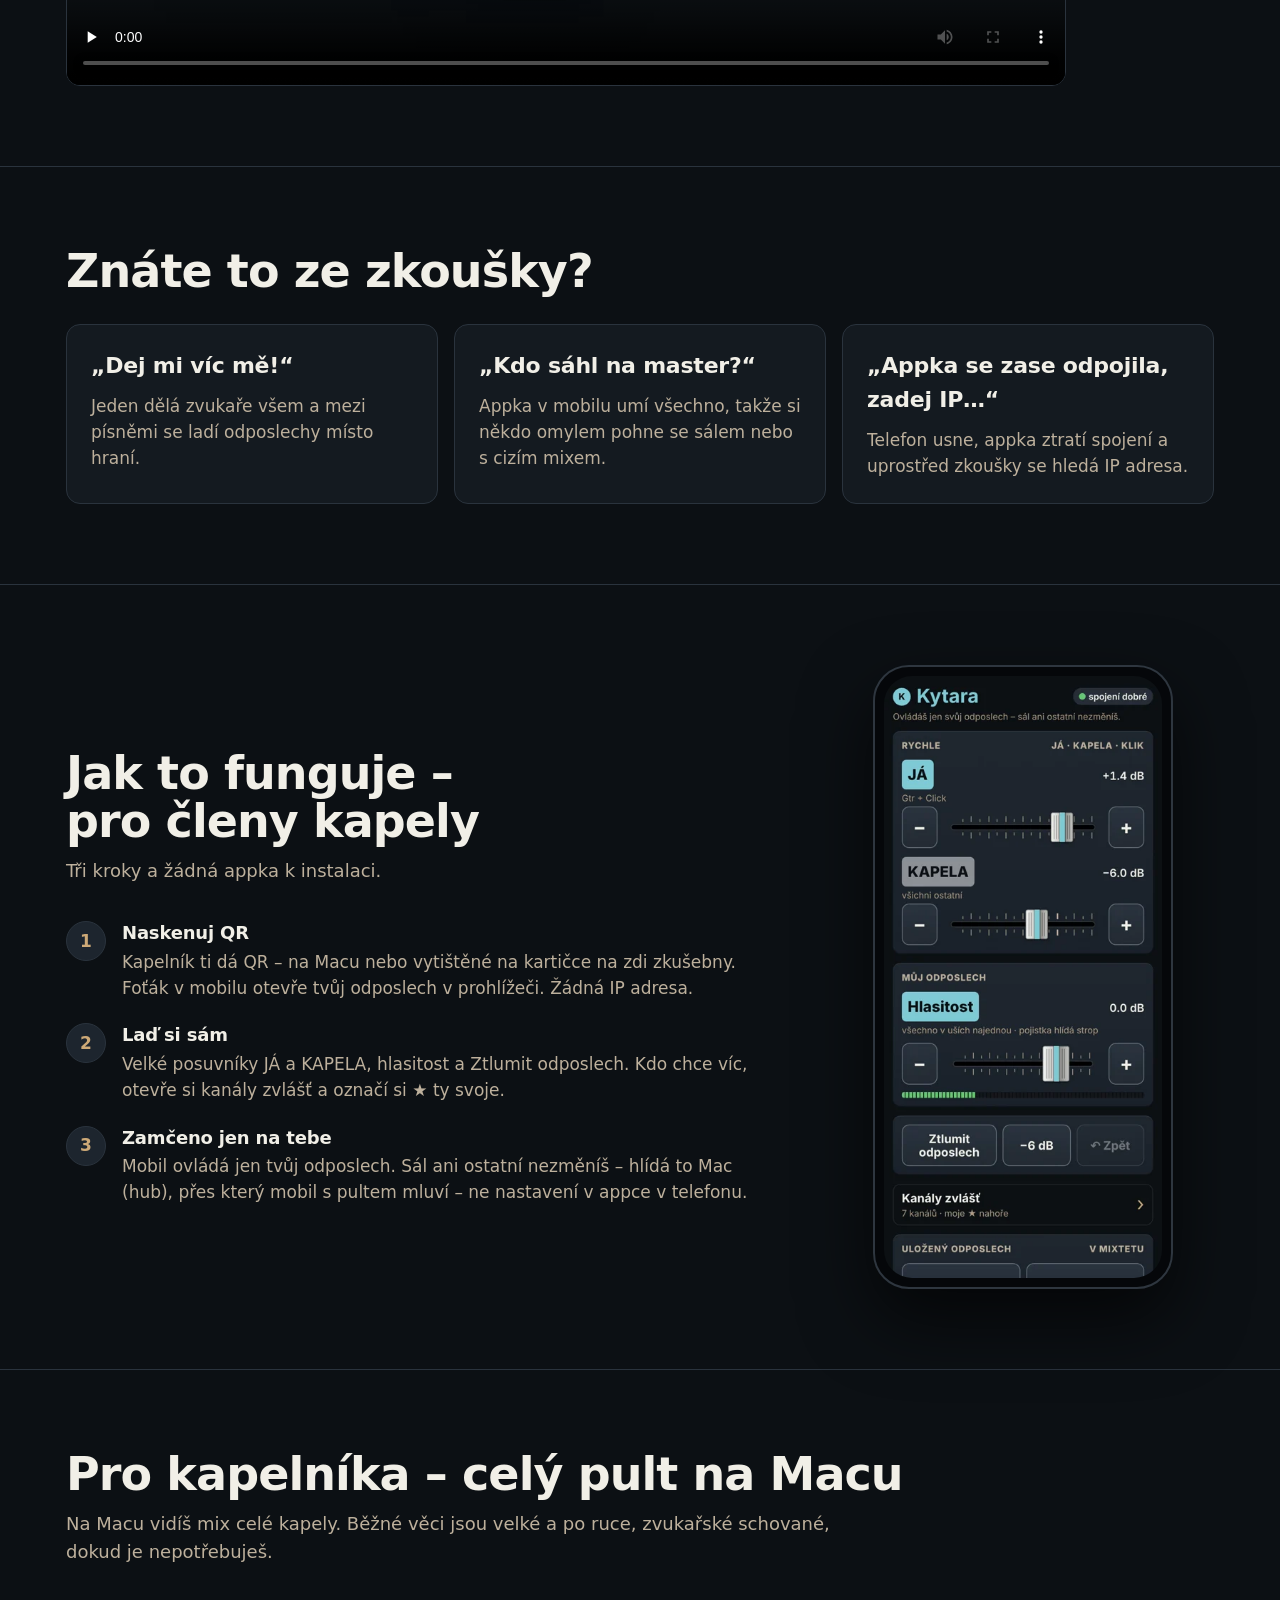
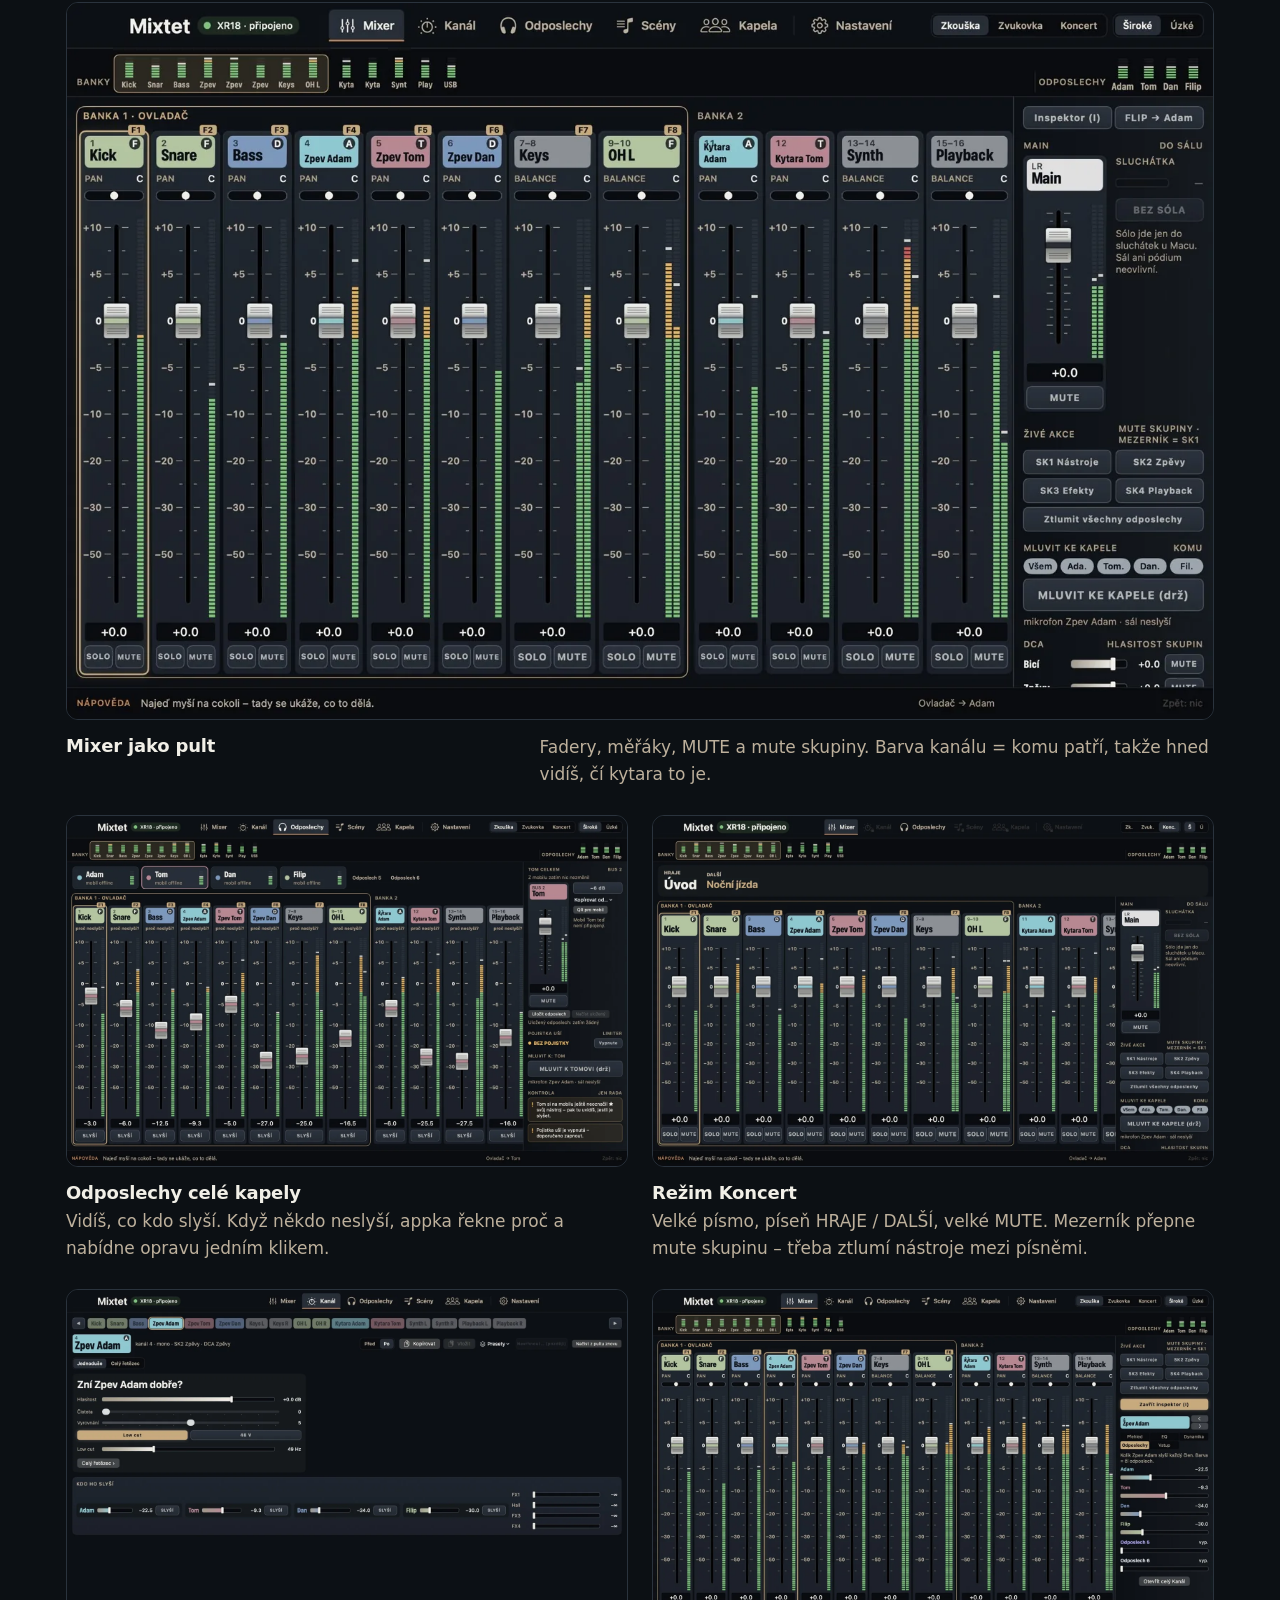
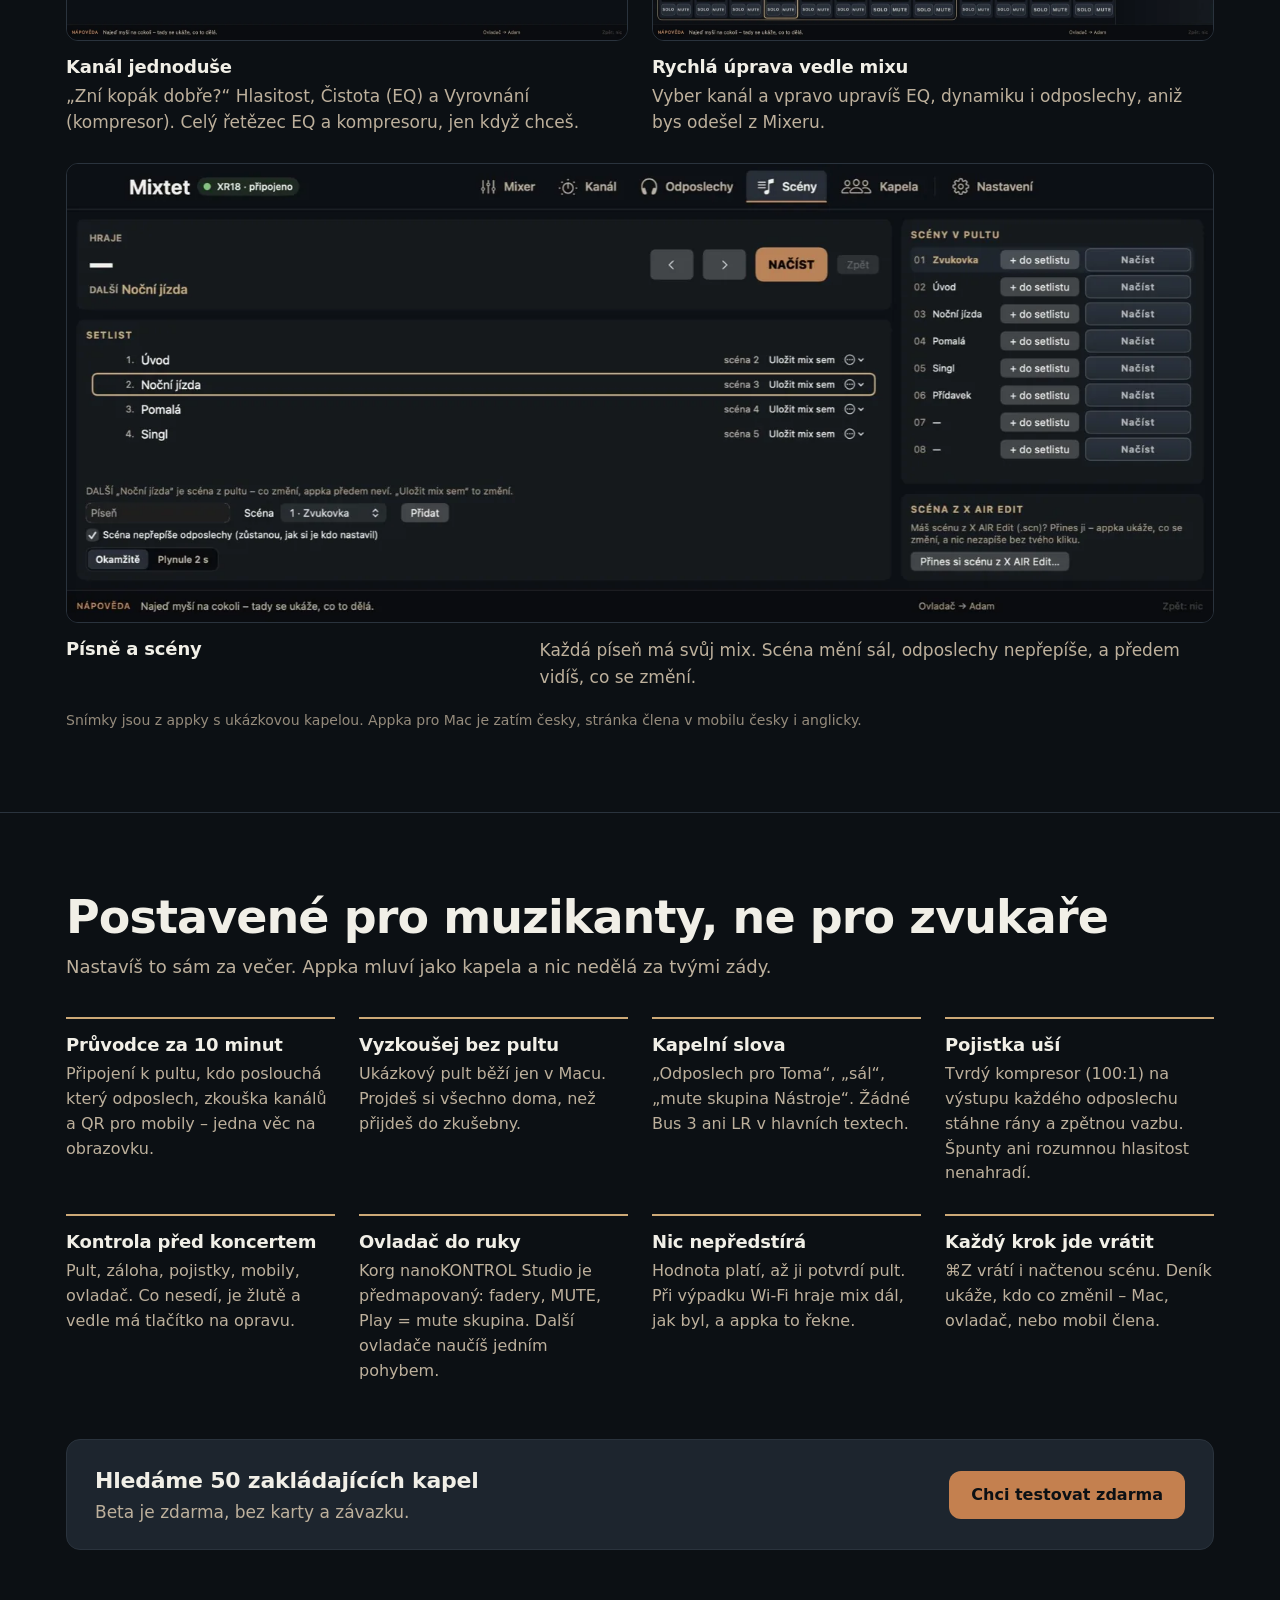
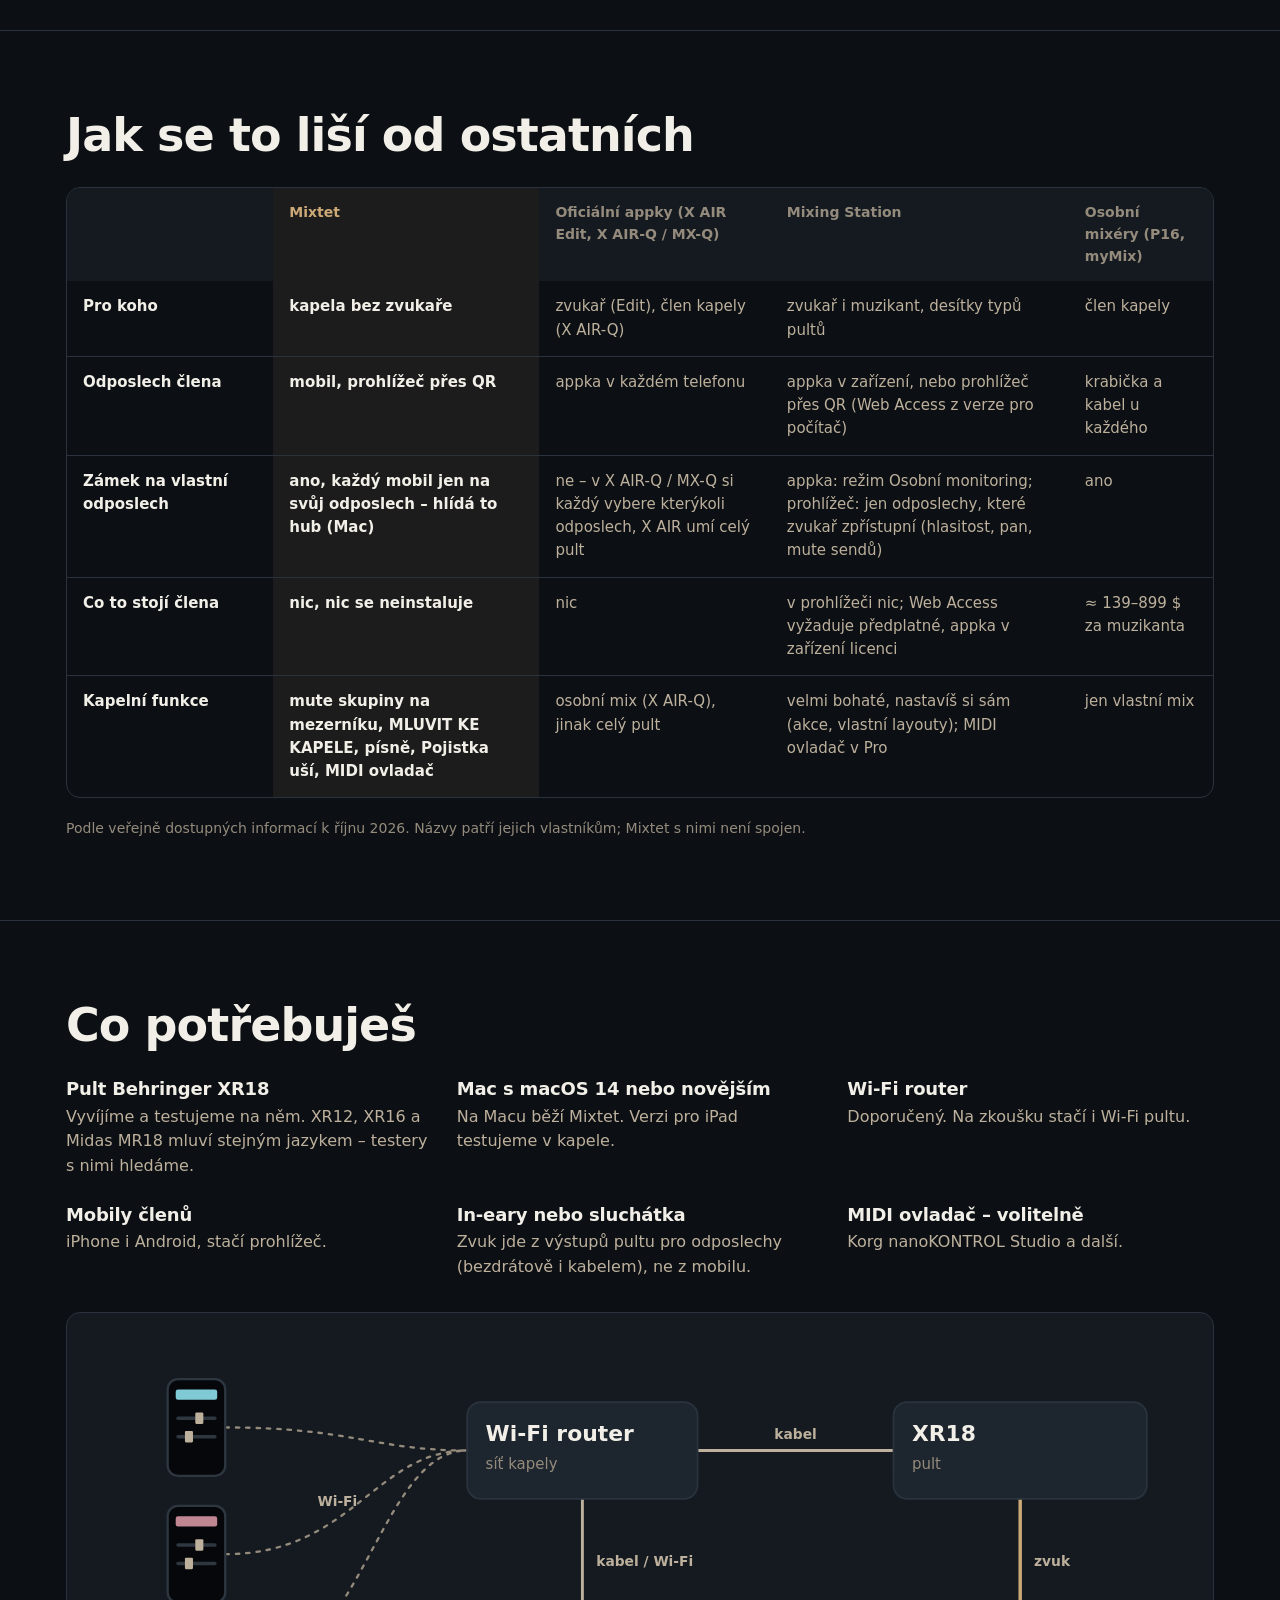
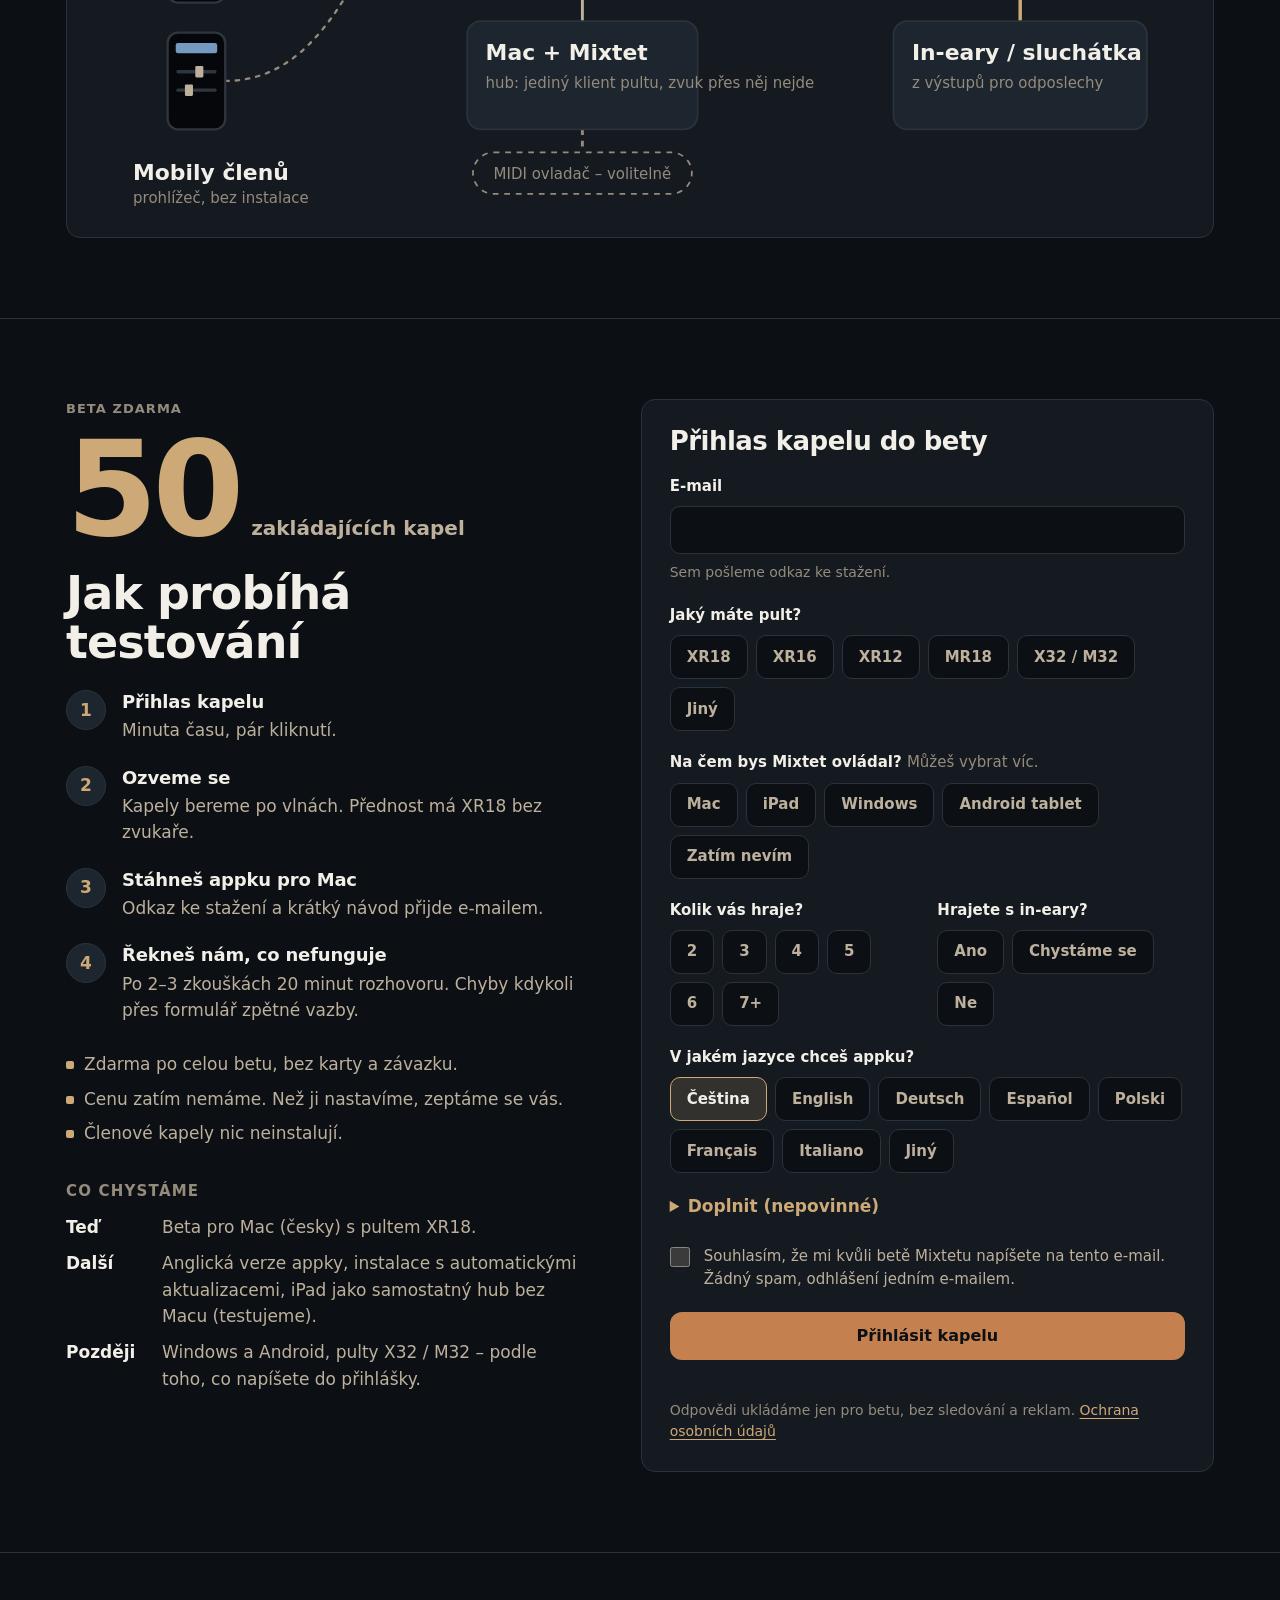
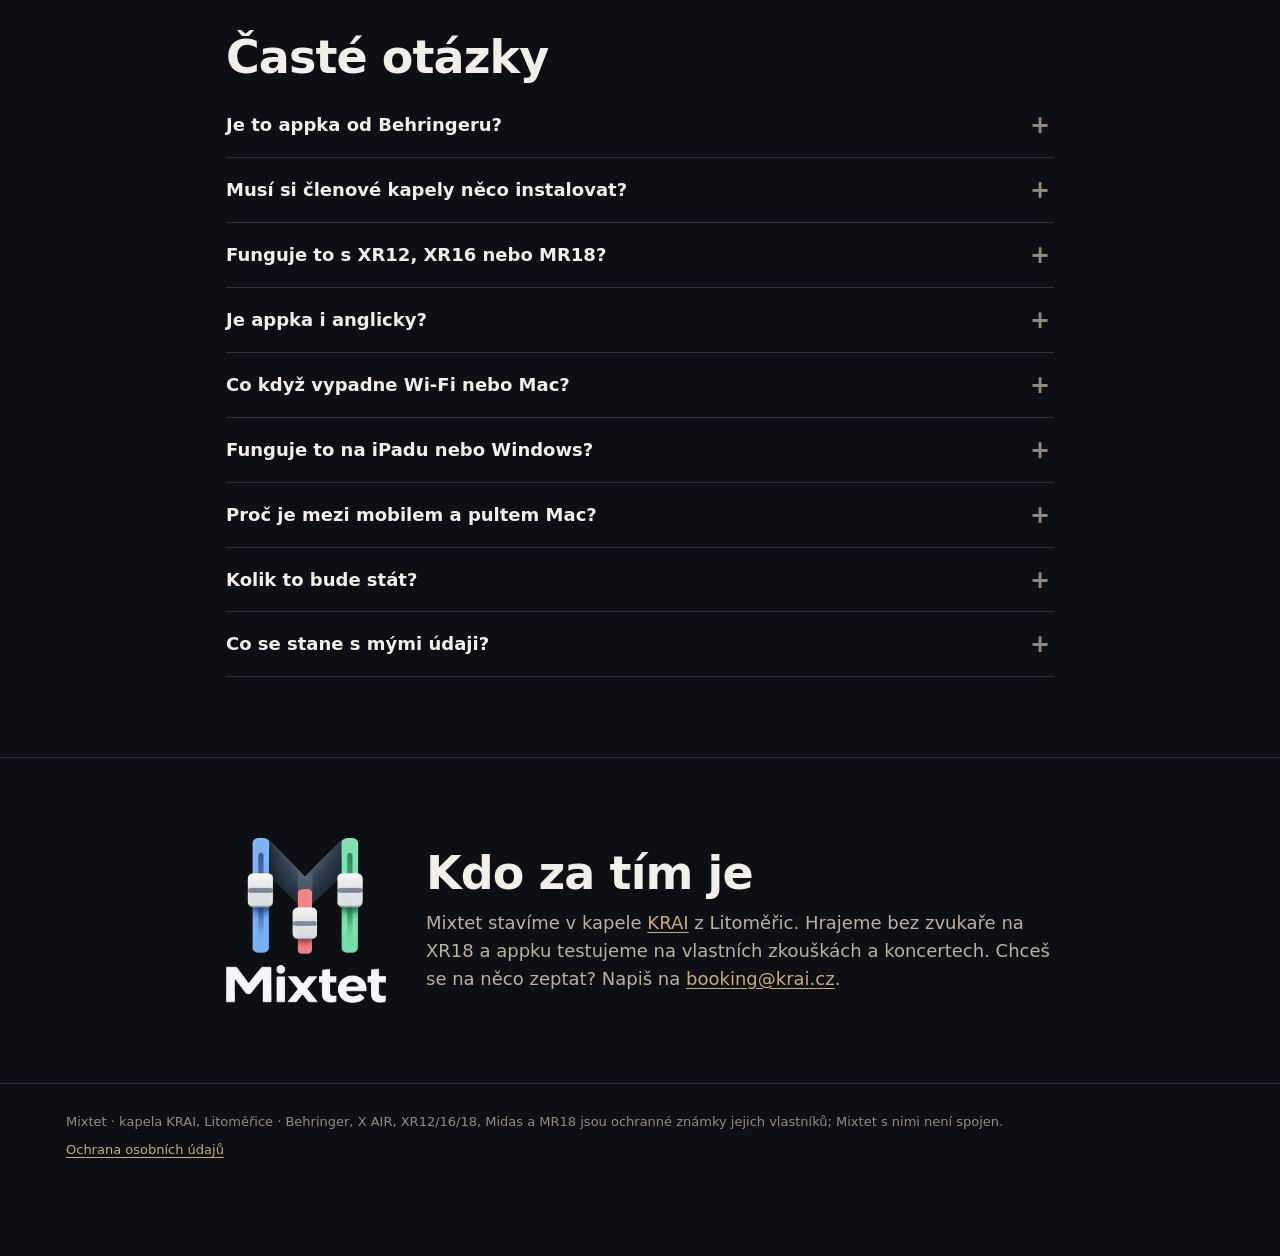
==== commit 5a2dc0e6: "fix(web): srovnání – Mixing Station umí odposlech v prohlížeči přes QR (Web Access), přesný zámek a " ====
--- a/cs/index.html
+++ b/cs/index.html
@@ -89,7 +89,7 @@
 
 <section class="sec" id="compare"><div class="wrap">
   <h2>Jak se to liší od ostatních</h2>
-  <div class="tbl" tabindex="0" role="region" aria-label="Jak se to liší od ostatních"><table><thead><tr><th scope="col"></th><th scope="col" class=me>Mixtet</th><th scope="col">Oficiální appky (X AIR Edit, X AIR-Q / MX-Q)</th><th scope="col">Mixing Station</th><th scope="col">Osobní mixéry (P16, myMix)</th></tr></thead><tbody><tr><th scope="row">Pro koho</th><td class=me>kapela bez zvukaře</td><td>zvukař (Edit), člen kapely (X AIR-Q)</td><td>zvukař, pokročilý muzikant</td><td>člen kapely</td></tr><tr><th scope="row">Odposlech člena</th><td class=me>mobil, prohlížeč přes QR</td><td>appka v každém telefonu</td><td>appka v každém zařízení</td><td>krabička a kabel u každého</td></tr><tr><th scope="row">Zámek na vlastní odposlech</th><td class=me>ano, drží ho hub (Mac), mobil nic neobejde</td><td>ne – appka v mobilu umí celý pult</td><td>ano, umí zamknout na jeden bus – drží ho appka v zařízení</td><td>ano</td></tr><tr><th scope="row">Co to stojí člena</th><td class=me>nic, nic se neinstaluje</td><td>nic</td><td>licence pro zařízení</td><td>≈ 139–899 $ za muzikanta</td></tr><tr><th scope="row">Kapelní funkce</th><td class=me>mute skupiny na mezerníku, MLUVIT KE KAPELE, písně, Pojistka uší, MIDI ovladač</td><td>osobní mix (X AIR-Q), jinak celý pult</td><td>velmi bohaté, nastavíš si sám; MIDI v Pro</td><td>jen vlastní mix</td></tr></tbody></table></div>
+  <div class="tbl" tabindex="0" role="region" aria-label="Jak se to liší od ostatních"><table><thead><tr><th scope="col"></th><th scope="col" class=me>Mixtet</th><th scope="col">Oficiální appky (X AIR Edit, X AIR-Q / MX-Q)</th><th scope="col">Mixing Station</th><th scope="col">Osobní mixéry (P16, myMix)</th></tr></thead><tbody><tr><th scope="row">Pro koho</th><td class=me>kapela bez zvukaře</td><td>zvukař (Edit), člen kapely (X AIR-Q)</td><td>zvukař i muzikant, desítky typů pultů</td><td>člen kapely</td></tr><tr><th scope="row">Odposlech člena</th><td class=me>mobil, prohlížeč přes QR</td><td>appka v každém telefonu</td><td>appka v zařízení, nebo prohlížeč přes QR (Web Access z verze pro počítač)</td><td>krabička a kabel u každého</td></tr><tr><th scope="row">Zámek na vlastní odposlech</th><td class=me>ano, každý mobil jen na svůj odposlech – hlídá to hub (Mac)</td><td>ne – v X AIR-Q / MX-Q si každý vybere kterýkoli odposlech, X AIR umí celý pult</td><td>appka: režim Osobní monitoring; prohlížeč: jen odposlechy, které zvukař zpřístupní (hlasitost, pan, mute sendů)</td><td>ano</td></tr><tr><th scope="row">Co to stojí člena</th><td class=me>nic, nic se neinstaluje</td><td>nic</td><td>v prohlížeči nic; Web Access vyžaduje předplatné, appka v zařízení licenci</td><td>≈ 139–899 $ za muzikanta</td></tr><tr><th scope="row">Kapelní funkce</th><td class=me>mute skupiny na mezerníku, MLUVIT KE KAPELE, písně, Pojistka uší, MIDI ovladač</td><td>osobní mix (X AIR-Q), jinak celý pult</td><td>velmi bohaté, nastavíš si sám (akce, vlastní layouty); MIDI ovladač v Pro</td><td>jen vlastní mix</td></tr></tbody></table></div>
   <p class="note">Podle veřejně dostupných informací k říjnu 2026. Názvy patří jejich vlastníkům; Mixtet s nimi není spojen.</p>
 </div></section>
 
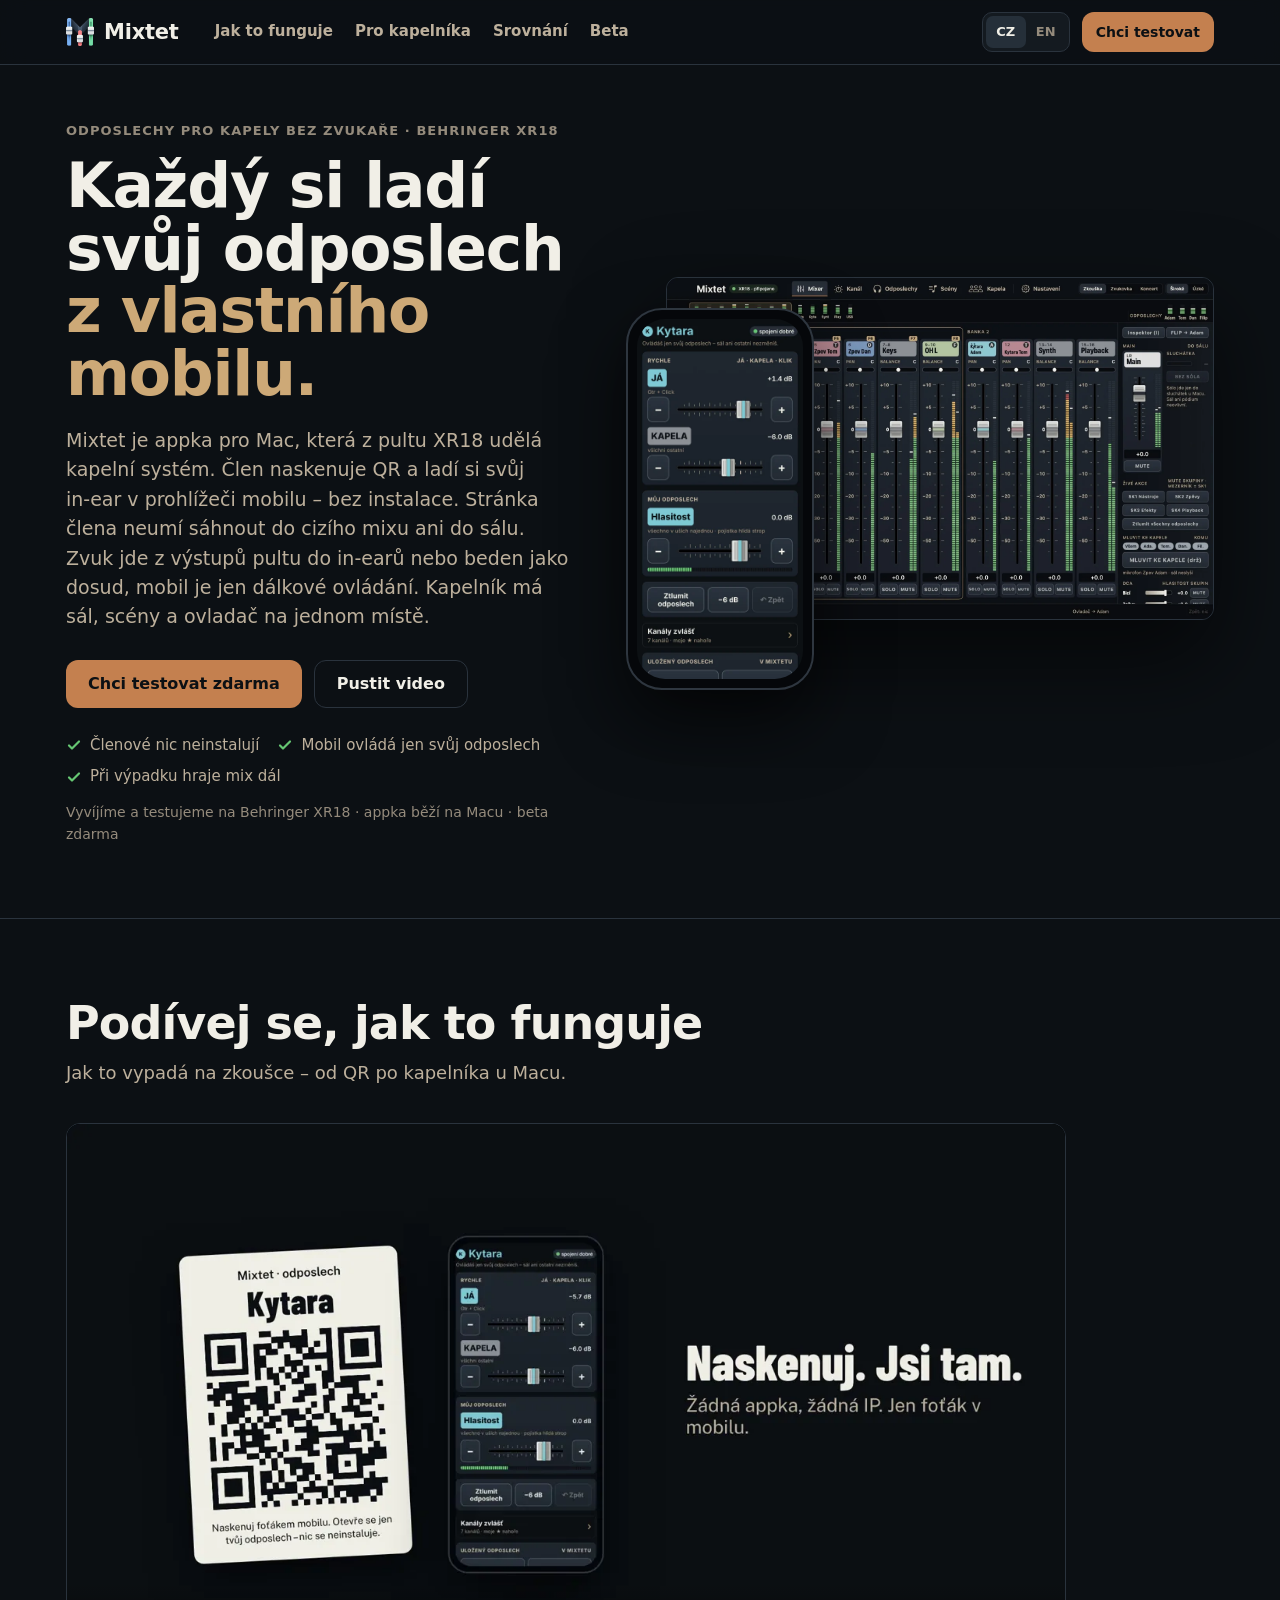
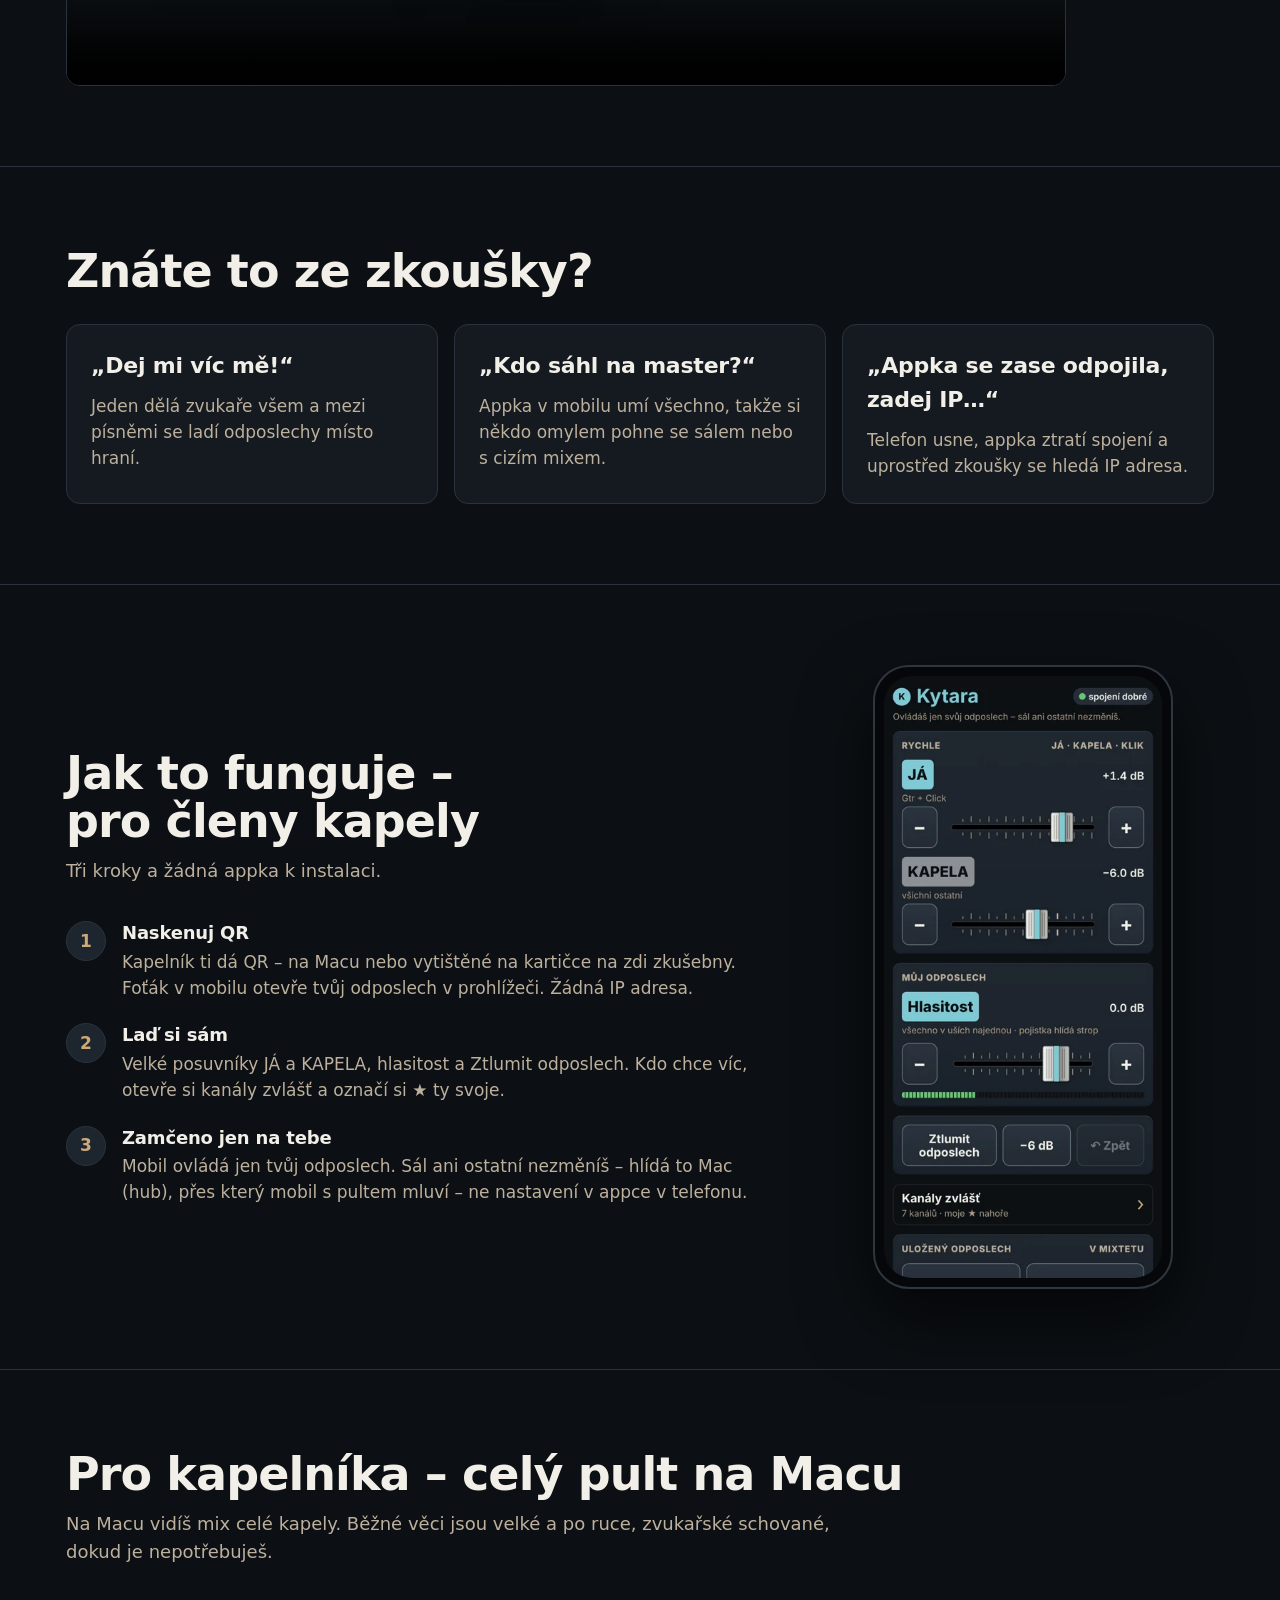
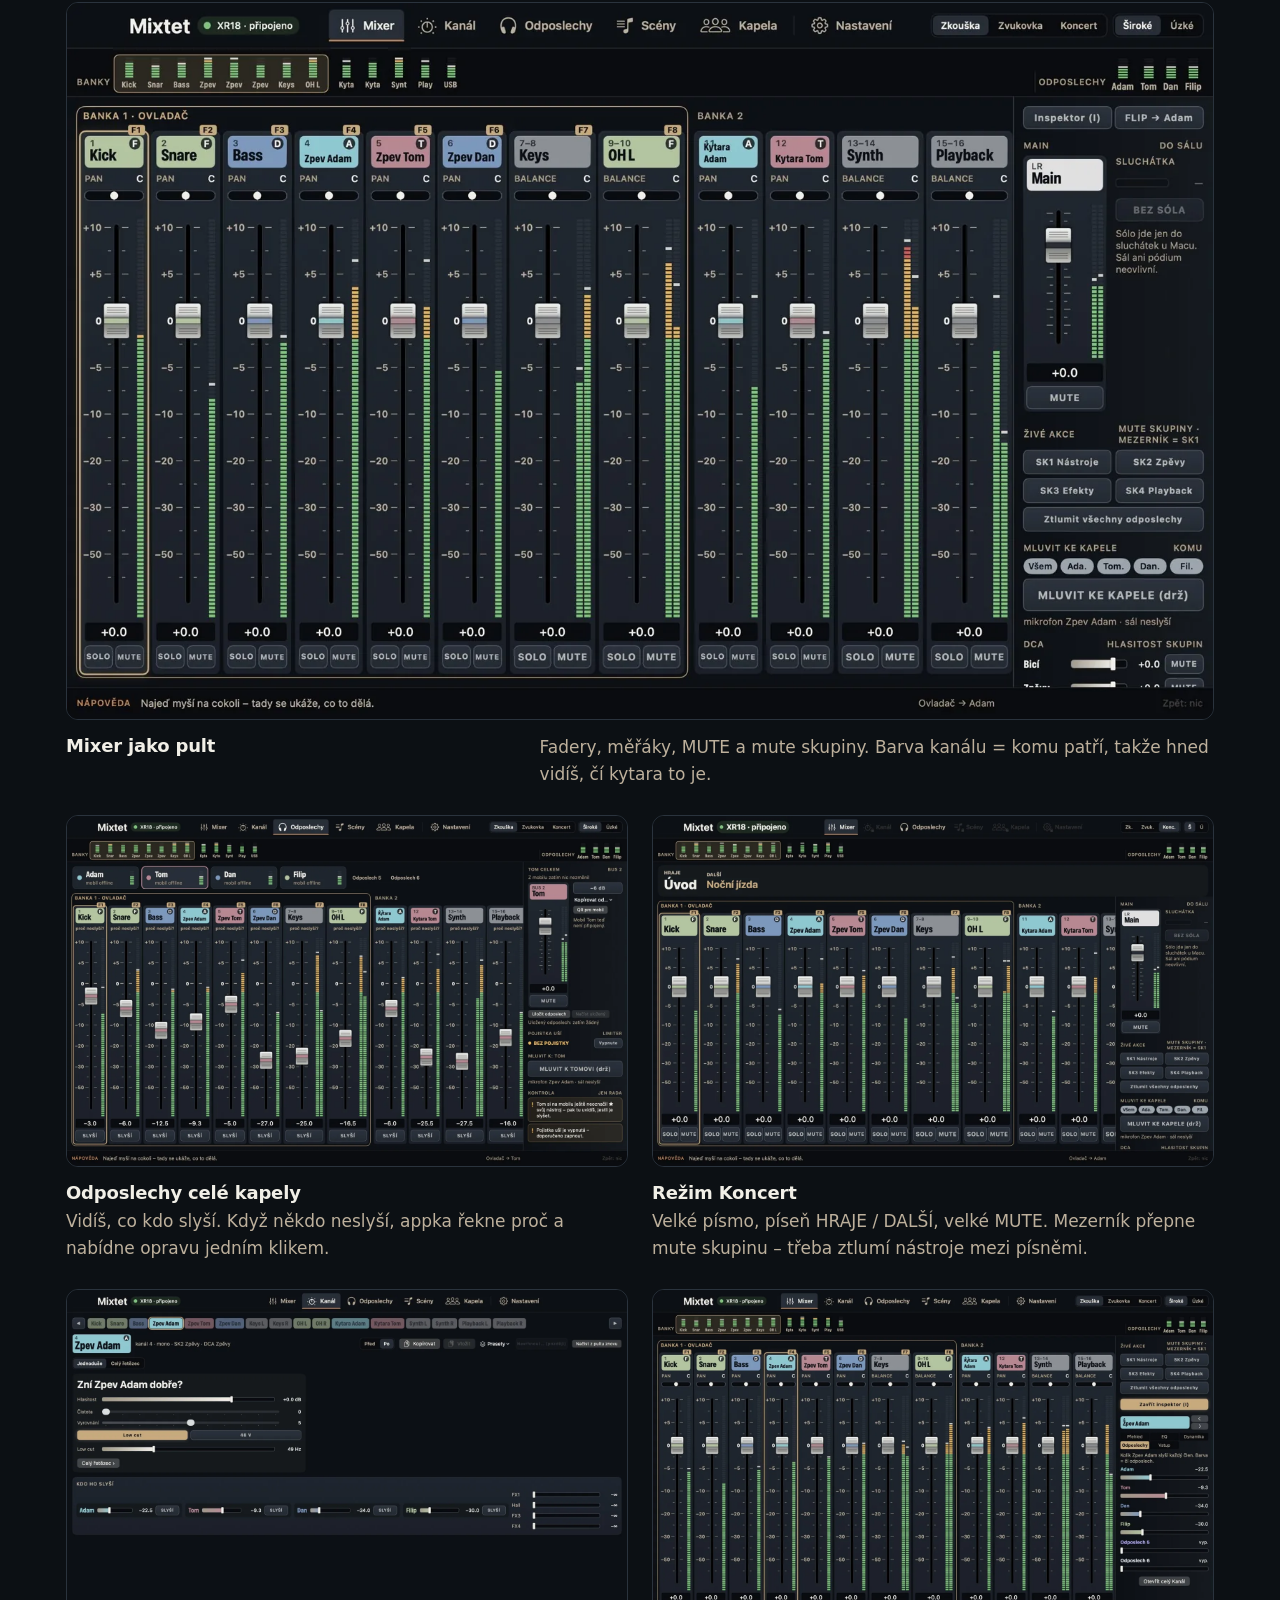
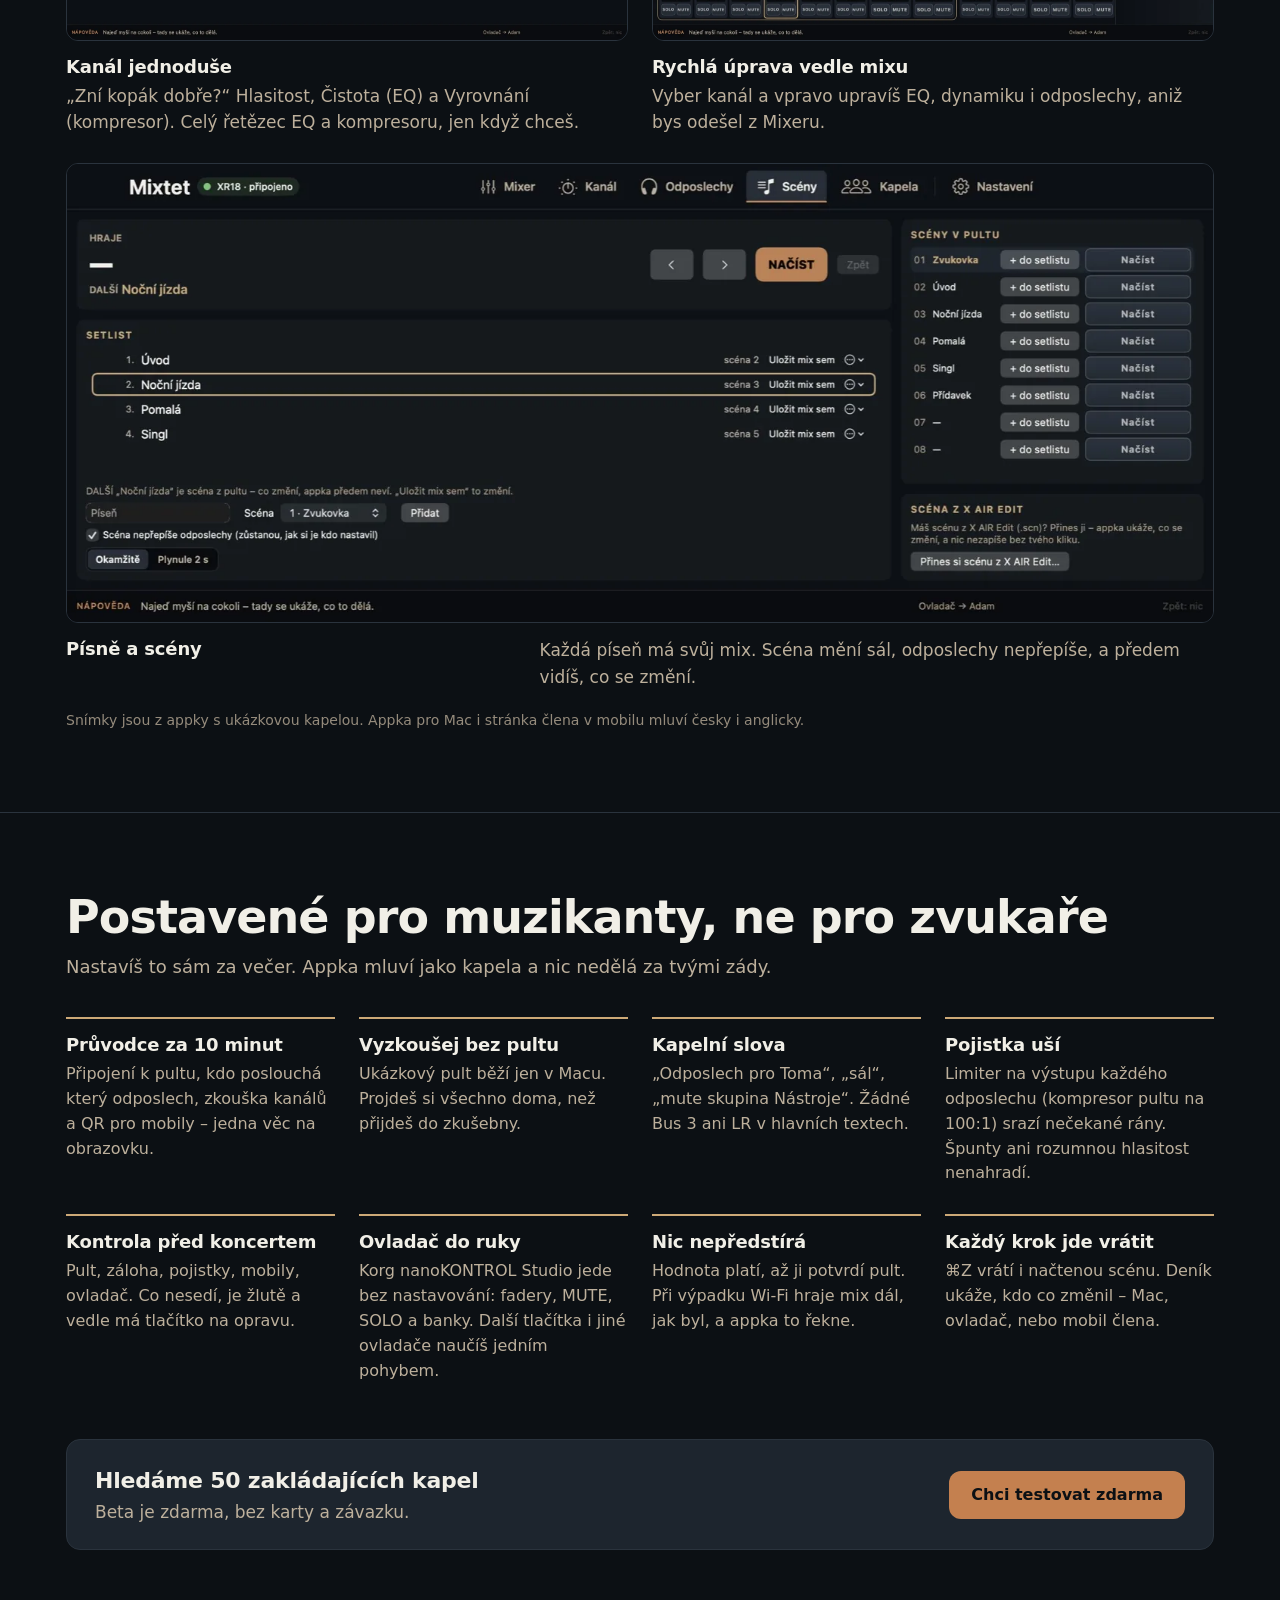
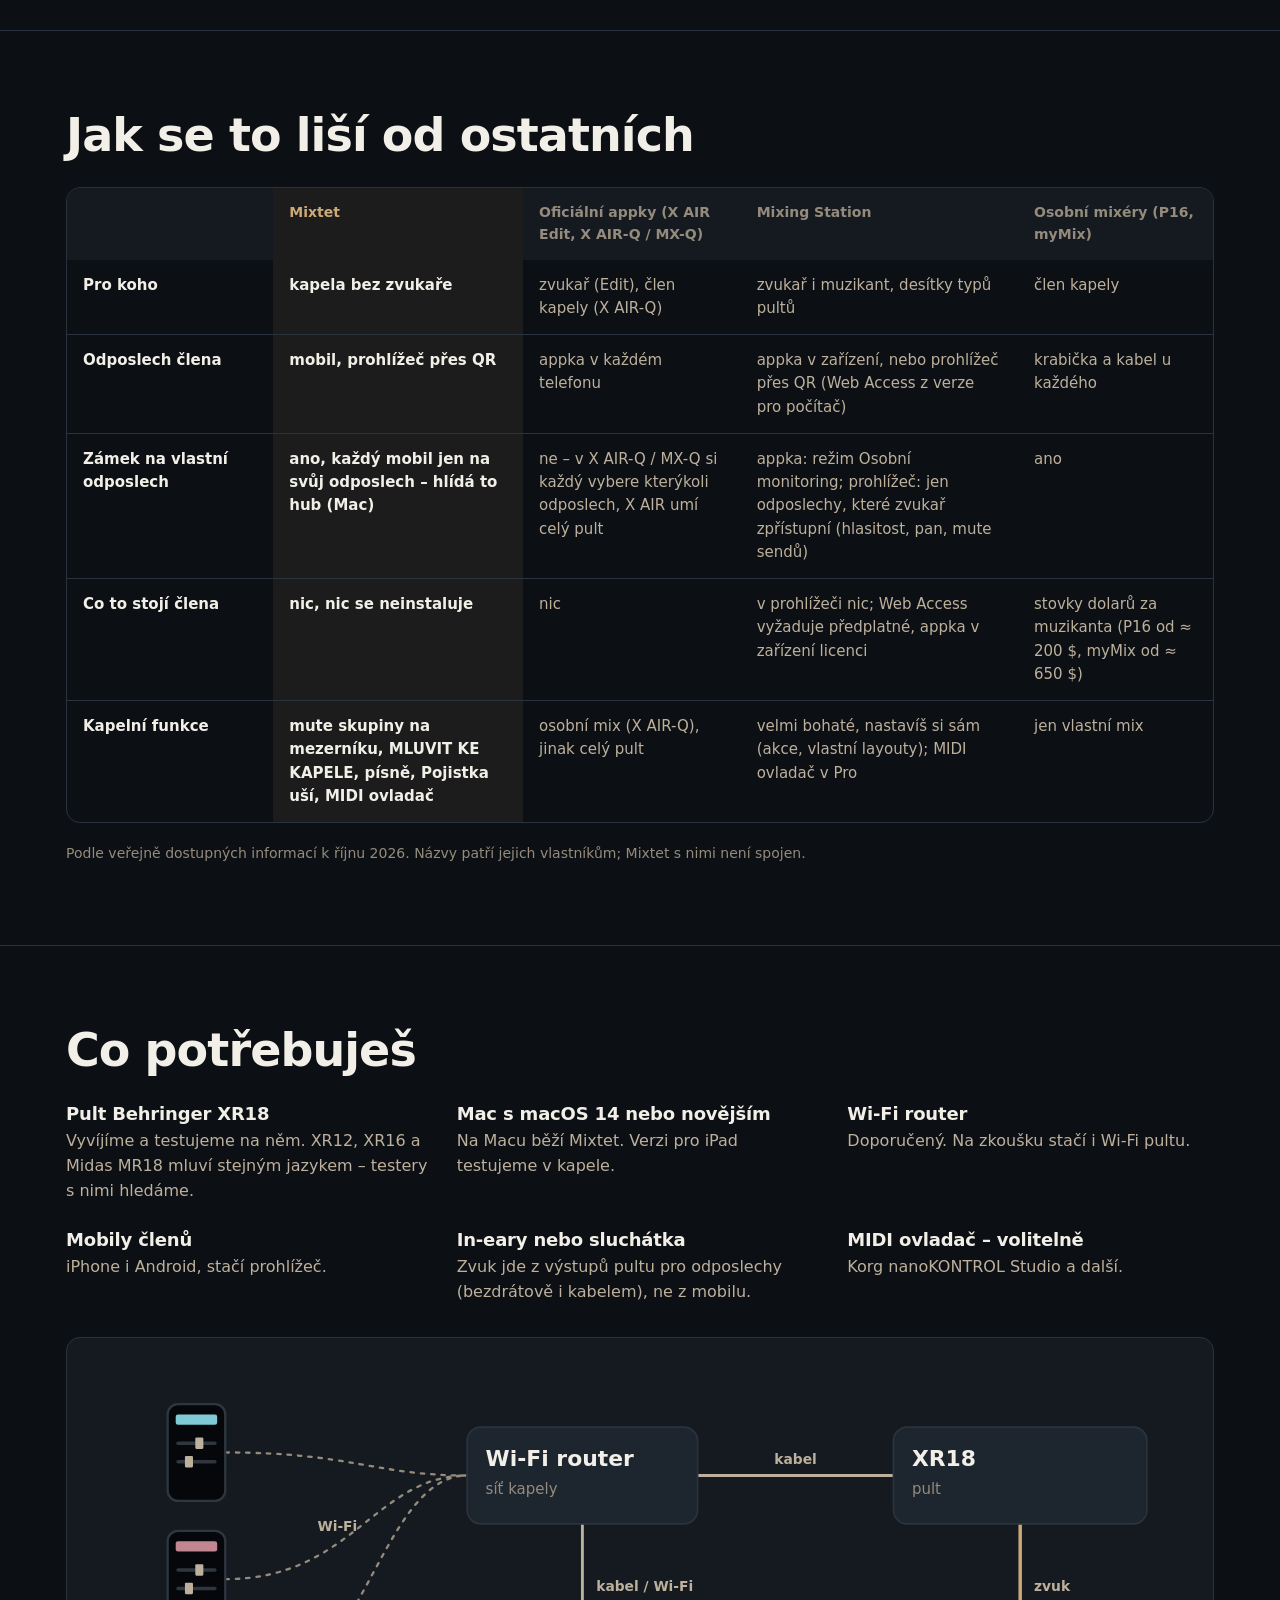
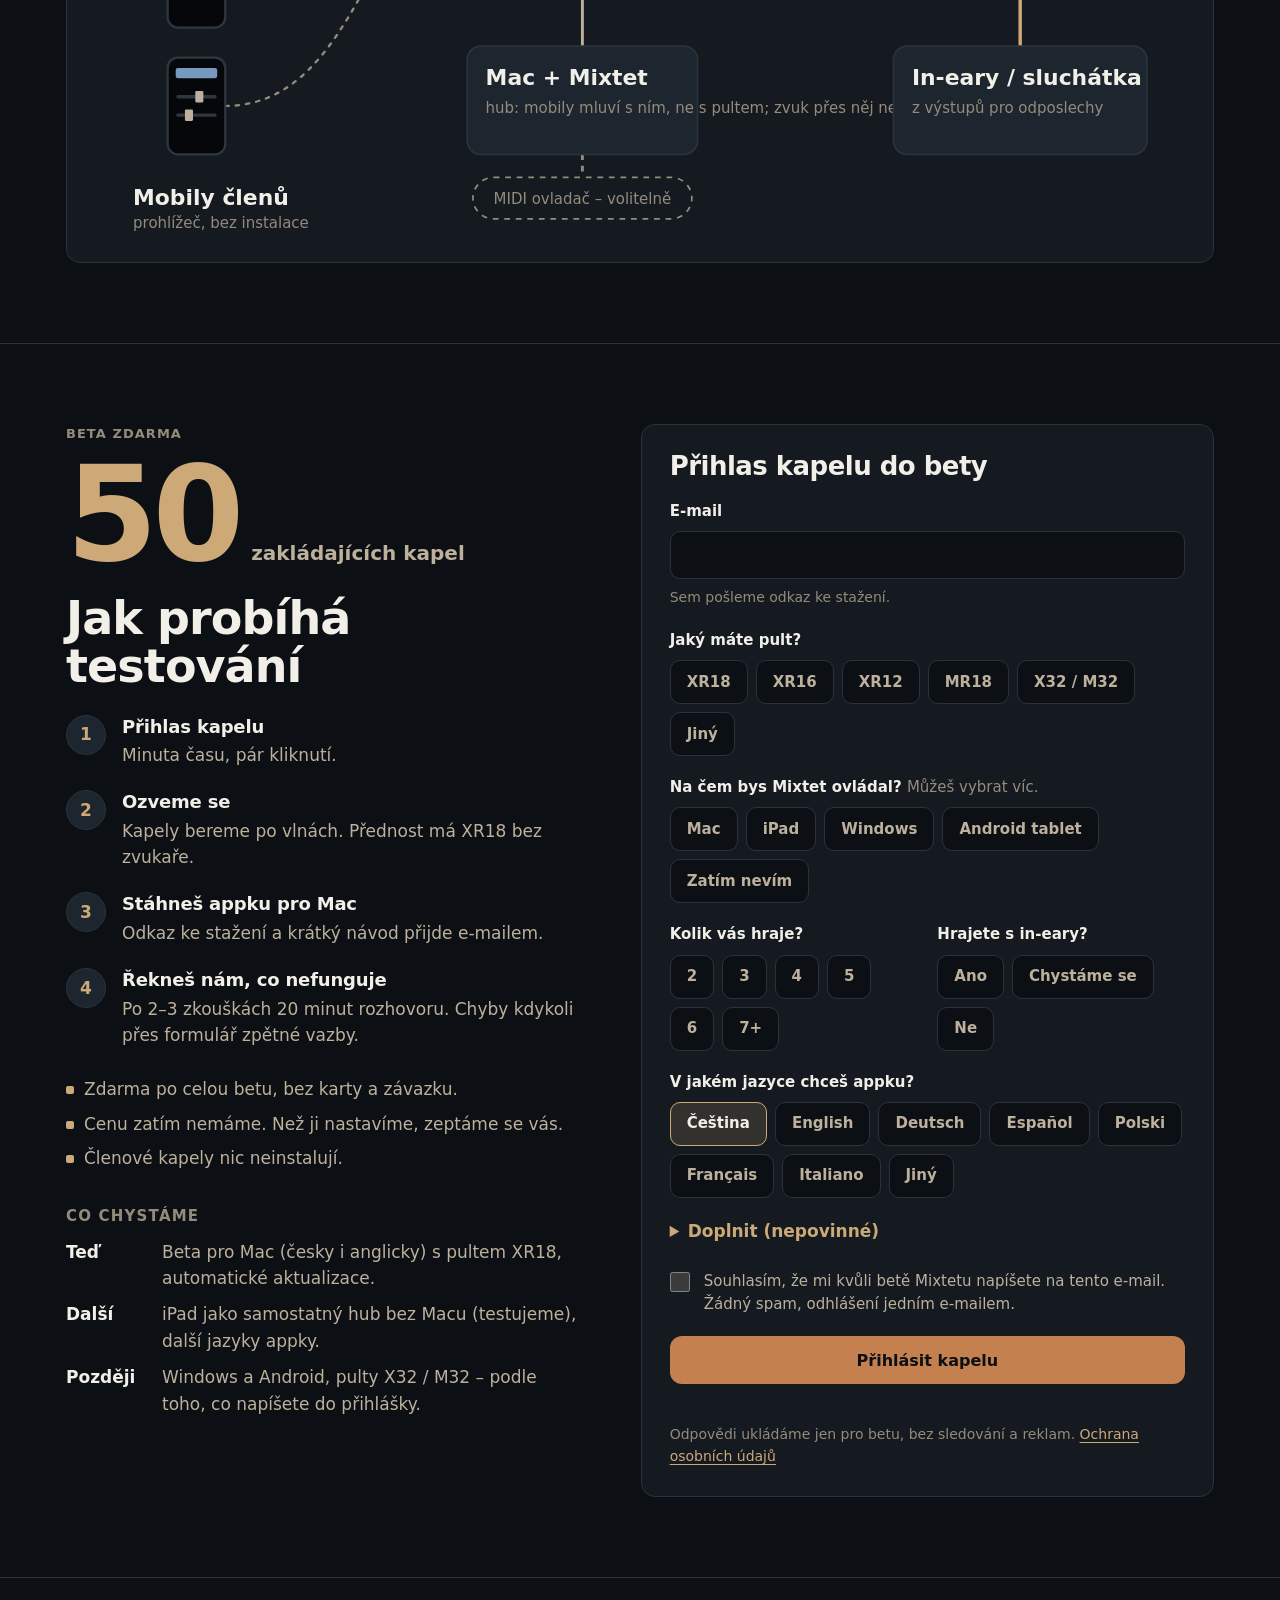
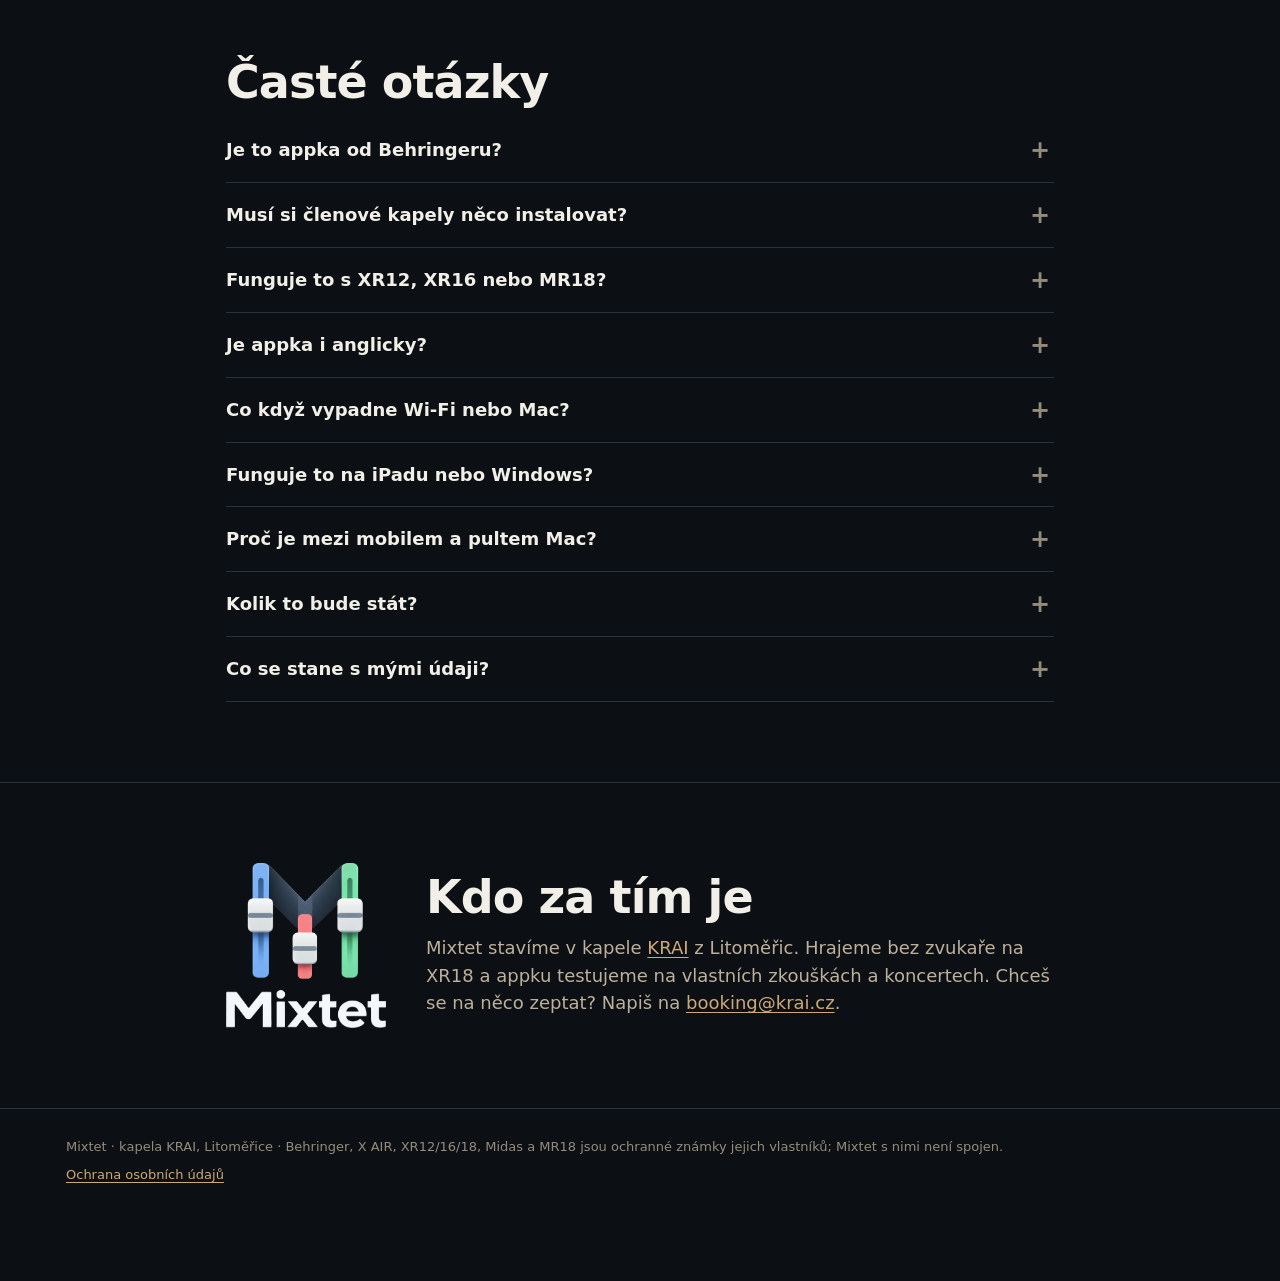
==== commit 6a6d60dd: "fix(web): pravdivá tvrzení – jazyk appky, pojistka uší, ovladač, hub a přímé připojení k pultu, ceny" ====
--- a/cs/index.html
+++ b/cs/index.html
@@ -39,7 +39,7 @@
   <div class="hero-text">
     <p class="eyebrow">Odposlechy pro kapely bez zvukaře · Behringer XR18</p>
     <h1>Každý si ladí svůj odposlech <em>z vlastního mobilu.</em></h1>
-    <p class="lead">Mixtet je appka pro Mac, která z pultu XR18 udělá kapelní systém. Člen naskenuje QR a ladí si svůj in‑ear v prohlížeči mobilu – bez instalace a bez možnosti sáhnout do cizího mixu nebo do sálu. Zvuk jde z výstupů pultu do in‑earů nebo beden jako dosud, mobil je jen dálkové ovládání. Kapelník má sál, scény a ovladač na jednom místě.</p>
+    <p class="lead">Mixtet je appka pro Mac, která z pultu XR18 udělá kapelní systém. Člen naskenuje QR a ladí si svůj in‑ear v prohlížeči mobilu – bez instalace. Stránka člena neumí sáhnout do cizího mixu ani do sálu. Zvuk jde z výstupů pultu do in‑earů nebo beden jako dosud, mobil je jen dálkové ovládání. Kapelník má sál, scény a ovladač na jednom místě.</p>
     <div class="cta-row"><a class="btn" href="#join">Chci testovat zdarma</a><a class="btn ghost" href="#video">Pustit video</a></div>
     <ul class="proof"><li>Členové nic neinstalují</li><li>Mobil ovládá jen svůj odposlech</li><li>Při výpadku hraje mix dál</li></ul>
     <p class="works">Vyvíjíme a testujeme na Behringer XR18 · appka běží na Macu · beta zdarma</p>
@@ -77,19 +77,19 @@
   <h2>Pro kapelníka – celý pult na Macu</h2>
   <p class="sub">Na Macu vidíš mix celé kapely. Běžné věci jsou velké a po ruce, zvukařské schované, dokud je nepotřebuješ.</p>
   <div class="shots"><figure class="scr wide"><button class="shot" type="button" data-full="../img/screens/web-mixer.webp" aria-label="Mixer jako pult – zvětšit"><img src="../img/screens/web-mixer.webp" width="1600" height="1000" alt="Mixer jako pult" loading="lazy" decoding="async"></button><figcaption><h3>Mixer jako pult</h3><p>Fadery, měřáky, MUTE a mute skupiny. Barva kanálu = komu patří, takže hned vidíš, čí kytara to je.</p></figcaption></figure><figure class="scr"><button class="shot" type="button" data-full="../img/screens/web-odposlechy.webp" aria-label="Odposlechy celé kapely – zvětšit"><img src="../img/screens/web-odposlechy.webp" width="1600" height="1000" alt="Odposlechy celé kapely" loading="lazy" decoding="async"></button><figcaption><h3>Odposlechy celé kapely</h3><p>Vidíš, co kdo slyší. Když někdo neslyší, appka řekne proč a nabídne opravu jedním klikem.</p></figcaption></figure><figure class="scr"><button class="shot" type="button" data-full="../img/screens/web-koncert.webp" aria-label="Režim Koncert – zvětšit"><img src="../img/screens/web-koncert.webp" width="1600" height="1000" alt="Režim Koncert" loading="lazy" decoding="async"></button><figcaption><h3>Režim Koncert</h3><p>Velké písmo, píseň HRAJE / DALŠÍ, velké MUTE. Mezerník přepne mute skupinu – třeba ztlumí nástroje mezi písněmi.</p></figcaption></figure><figure class="scr"><button class="shot" type="button" data-full="../img/screens/web-kanal.webp" aria-label="Kanál jednoduše – zvětšit"><img src="../img/screens/web-kanal.webp" width="1600" height="1000" alt="Kanál jednoduše" loading="lazy" decoding="async"></button><figcaption><h3>Kanál jednoduše</h3><p>„Zní kopák dobře?“ Hlasitost, Čistota (EQ) a Vyrovnání (kompresor). Celý řetězec EQ a kompresoru, jen když chceš.</p></figcaption></figure><figure class="scr"><button class="shot" type="button" data-full="../img/screens/web-inspektor.webp" aria-label="Rychlá úprava vedle mixu – zvětšit"><img src="../img/screens/web-inspektor.webp" width="1600" height="1000" alt="Rychlá úprava vedle mixu" loading="lazy" decoding="async"></button><figcaption><h3>Rychlá úprava vedle mixu</h3><p>Vyber kanál a vpravo upravíš EQ, dynamiku i odposlechy, aniž bys odešel z Mixeru.</p></figcaption></figure><figure class="scr wide"><button class="shot" type="button" data-full="../img/screens/web-sceny.webp" aria-label="Písně a scény – zvětšit"><img src="../img/screens/web-sceny.webp" width="1514" height="605" alt="Písně a scény" loading="lazy" decoding="async"></button><figcaption><h3>Písně a scény</h3><p>Každá píseň má svůj mix. Scéna mění sál, odposlechy nepřepíše, a předem vidíš, co se změní.</p></figcaption></figure></div>
-  <p class="note">Snímky jsou z appky s ukázkovou kapelou. Appka pro Mac je zatím česky, stránka člena v mobilu česky i anglicky.</p>
+  <p class="note">Snímky jsou z appky s ukázkovou kapelou. Appka pro Mac i stránka člena v mobilu mluví česky i anglicky.</p>
 </div></section>
 
 <section class="sec" id="easy"><div class="wrap">
   <h2>Postavené pro muzikanty, ne pro zvukaře</h2>
   <p class="sub">Nastavíš to sám za večer. Appka mluví jako kapela a nic nedělá za tvými zády.</p>
-  <ul class="easy"><li><h3>Průvodce za 10 minut</h3><p>Připojení k pultu, kdo poslouchá který odposlech, zkouška kanálů a QR pro mobily – jedna věc na obrazovku.</p></li><li><h3>Vyzkoušej bez pultu</h3><p>Ukázkový pult běží jen v Macu. Projdeš si všechno doma, než přijdeš do zkušebny.</p></li><li><h3>Kapelní slova</h3><p>„Odposlech pro Toma“, „sál“, „mute skupina Nástroje“. Žádné Bus 3 ani LR v hlavních textech.</p></li><li><h3>Pojistka uší</h3><p>Tvrdý kompresor (100:1) na výstupu každého odposlechu stáhne rány a zpětnou vazbu. Špunty ani rozumnou hlasitost nenahradí.</p></li><li><h3>Kontrola před koncertem</h3><p>Pult, záloha, pojistky, mobily, ovladač. Co nesedí, je žlutě a vedle má tlačítko na opravu.</p></li><li><h3>Ovladač do ruky</h3><p>Korg nanoKONTROL Studio je předmapovaný: fadery, MUTE, Play = mute skupina. Další ovladače naučíš jedním pohybem.</p></li><li><h3>Nic nepředstírá</h3><p>Hodnota platí, až ji potvrdí pult. Při výpadku Wi-Fi hraje mix dál, jak byl, a appka to řekne.</p></li><li><h3>Každý krok jde vrátit</h3><p>⌘Z vrátí i načtenou scénu. Deník ukáže, kdo co změnil – Mac, ovladač, nebo mobil člena.</p></li></ul>
+  <ul class="easy"><li><h3>Průvodce za 10 minut</h3><p>Připojení k pultu, kdo poslouchá který odposlech, zkouška kanálů a QR pro mobily – jedna věc na obrazovku.</p></li><li><h3>Vyzkoušej bez pultu</h3><p>Ukázkový pult běží jen v Macu. Projdeš si všechno doma, než přijdeš do zkušebny.</p></li><li><h3>Kapelní slova</h3><p>„Odposlech pro Toma“, „sál“, „mute skupina Nástroje“. Žádné Bus 3 ani LR v hlavních textech.</p></li><li><h3>Pojistka uší</h3><p>Limiter na výstupu každého odposlechu (kompresor pultu na 100:1) srazí nečekané rány. Špunty ani rozumnou hlasitost nenahradí.</p></li><li><h3>Kontrola před koncertem</h3><p>Pult, záloha, pojistky, mobily, ovladač. Co nesedí, je žlutě a vedle má tlačítko na opravu.</p></li><li><h3>Ovladač do ruky</h3><p>Korg nanoKONTROL Studio jede bez nastavování: fadery, MUTE, SOLO a banky. Další tlačítka i jiné ovladače naučíš jedním pohybem.</p></li><li><h3>Nic nepředstírá</h3><p>Hodnota platí, až ji potvrdí pult. Při výpadku Wi-Fi hraje mix dál, jak byl, a appka to řekne.</p></li><li><h3>Každý krok jde vrátit</h3><p>⌘Z vrátí i načtenou scénu. Deník ukáže, kdo co změnil – Mac, ovladač, nebo mobil člena.</p></li></ul>
   <div class="mid"><div><p class="mid-h">Hledáme 50 zakládajících kapel</p><p>Beta je zdarma, bez karty a závazku.</p></div><a class="btn" href="#join">Chci testovat zdarma</a></div>
 </div></section>
 
 <section class="sec" id="compare"><div class="wrap">
   <h2>Jak se to liší od ostatních</h2>
-  <div class="tbl" tabindex="0" role="region" aria-label="Jak se to liší od ostatních"><table><thead><tr><th scope="col"></th><th scope="col" class=me>Mixtet</th><th scope="col">Oficiální appky (X AIR Edit, X AIR-Q / MX-Q)</th><th scope="col">Mixing Station</th><th scope="col">Osobní mixéry (P16, myMix)</th></tr></thead><tbody><tr><th scope="row">Pro koho</th><td class=me>kapela bez zvukaře</td><td>zvukař (Edit), člen kapely (X AIR-Q)</td><td>zvukař i muzikant, desítky typů pultů</td><td>člen kapely</td></tr><tr><th scope="row">Odposlech člena</th><td class=me>mobil, prohlížeč přes QR</td><td>appka v každém telefonu</td><td>appka v zařízení, nebo prohlížeč přes QR (Web Access z verze pro počítač)</td><td>krabička a kabel u každého</td></tr><tr><th scope="row">Zámek na vlastní odposlech</th><td class=me>ano, každý mobil jen na svůj odposlech – hlídá to hub (Mac)</td><td>ne – v X AIR-Q / MX-Q si každý vybere kterýkoli odposlech, X AIR umí celý pult</td><td>appka: režim Osobní monitoring; prohlížeč: jen odposlechy, které zvukař zpřístupní (hlasitost, pan, mute sendů)</td><td>ano</td></tr><tr><th scope="row">Co to stojí člena</th><td class=me>nic, nic se neinstaluje</td><td>nic</td><td>v prohlížeči nic; Web Access vyžaduje předplatné, appka v zařízení licenci</td><td>≈ 139–899 $ za muzikanta</td></tr><tr><th scope="row">Kapelní funkce</th><td class=me>mute skupiny na mezerníku, MLUVIT KE KAPELE, písně, Pojistka uší, MIDI ovladač</td><td>osobní mix (X AIR-Q), jinak celý pult</td><td>velmi bohaté, nastavíš si sám (akce, vlastní layouty); MIDI ovladač v Pro</td><td>jen vlastní mix</td></tr></tbody></table></div>
+  <div class="tbl" tabindex="0" role="region" aria-label="Jak se to liší od ostatních"><table><thead><tr><th scope="col"></th><th scope="col" class=me>Mixtet</th><th scope="col">Oficiální appky (X AIR Edit, X AIR-Q / MX-Q)</th><th scope="col">Mixing Station</th><th scope="col">Osobní mixéry (P16, myMix)</th></tr></thead><tbody><tr><th scope="row">Pro koho</th><td class=me>kapela bez zvukaře</td><td>zvukař (Edit), člen kapely (X AIR-Q)</td><td>zvukař i muzikant, desítky typů pultů</td><td>člen kapely</td></tr><tr><th scope="row">Odposlech člena</th><td class=me>mobil, prohlížeč přes QR</td><td>appka v každém telefonu</td><td>appka v zařízení, nebo prohlížeč přes QR (Web Access z verze pro počítač)</td><td>krabička a kabel u každého</td></tr><tr><th scope="row">Zámek na vlastní odposlech</th><td class=me>ano, každý mobil jen na svůj odposlech – hlídá to hub (Mac)</td><td>ne – v X AIR-Q / MX-Q si každý vybere kterýkoli odposlech, X AIR umí celý pult</td><td>appka: režim Osobní monitoring; prohlížeč: jen odposlechy, které zvukař zpřístupní (hlasitost, pan, mute sendů)</td><td>ano</td></tr><tr><th scope="row">Co to stojí člena</th><td class=me>nic, nic se neinstaluje</td><td>nic</td><td>v prohlížeči nic; Web Access vyžaduje předplatné, appka v zařízení licenci</td><td>stovky dolarů za muzikanta (P16 od ≈ 200 $, myMix od ≈ 650 $)</td></tr><tr><th scope="row">Kapelní funkce</th><td class=me>mute skupiny na mezerníku, MLUVIT KE KAPELE, písně, Pojistka uší, MIDI ovladač</td><td>osobní mix (X AIR-Q), jinak celý pult</td><td>velmi bohaté, nastavíš si sám (akce, vlastní layouty); MIDI ovladač v Pro</td><td>jen vlastní mix</td></tr></tbody></table></div>
   <p class="note">Podle veřejně dostupných informací k říjnu 2026. Názvy patří jejich vlastníkům; Mixtet s nimi není spojen.</p>
 </div></section>
 
@@ -103,7 +103,7 @@
 <g class="ph"><rect x="70" y="40" width="50" height="84" rx="9"/><rect x="77" y="49" width="36" height="9" rx="2" style="fill:var(--m1)"/><line x1="79" y1="74" x2="111" y2="74"/><line x1="79" y1="90" x2="111" y2="90"/><rect class="k" x="94" y="69" width="7" height="10" rx="1"/><rect class="k" x="85" y="85" width="7" height="10" rx="1"/></g><g class="ph"><rect x="70" y="150" width="50" height="84" rx="9"/><rect x="77" y="159" width="36" height="9" rx="2" style="fill:var(--m2)"/><line x1="79" y1="184" x2="111" y2="184"/><line x1="79" y1="200" x2="111" y2="200"/><rect class="k" x="94" y="179" width="7" height="10" rx="1"/><rect class="k" x="85" y="195" width="7" height="10" rx="1"/></g><g class="ph"><rect x="70" y="260" width="50" height="84" rx="9"/><rect x="77" y="269" width="36" height="9" rx="2" style="fill:var(--m3)"/><line x1="79" y1="294" x2="111" y2="294"/><line x1="79" y1="310" x2="111" y2="310"/><rect class="k" x="94" y="289" width="7" height="10" rx="1"/><rect class="k" x="85" y="305" width="7" height="10" rx="1"/></g>
 <text class="t" x="40" y="388">Mobily členů</text><text class="s" x="40" y="408">prohlížeč, bez instalace</text>
 <g class="nd"><rect x="330" y="60" width="200" height="84" rx="12"/><text class="t" x="346" y="94">Wi-Fi router</text><text class="s" x="346" y="118">síť kapely</text></g>
-<g class="nd"><rect x="330" y="250" width="200" height="94" rx="12"/><text class="t" x="346" y="284">Mac + Mixtet</text><text class="s" x="346" y="308">hub: jediný klient pultu, zvuk přes něj nejde</text></g>
+<g class="nd"><rect x="330" y="250" width="200" height="94" rx="12"/><text class="t" x="346" y="284">Mac + Mixtet</text><text class="s" x="346" y="308">hub: mobily mluví s ním, ne s pultem; zvuk přes něj nejde</text></g>
 <g class="nd"><rect x="700" y="60" width="220" height="84" rx="12"/><text class="t" x="716" y="94">XR18</text><text class="s" x="716" y="118">pult</text></g>
 <g class="nd"><rect x="700" y="250" width="220" height="94" rx="12"/><text class="t" x="716" y="284">In‑eary / sluchátka</text><text class="s" x="716" y="308">z výstupů pro odposlechy</text></g>
 <g class="nd o"><rect x="335" y="364" width="190" height="36" rx="18"/><text class="s" x="430" y="387" text-anchor="middle">MIDI ovladač – volitelně</text></g>
@@ -118,7 +118,7 @@
     <ol class="steps"><li><span class="n">1</span><div><h3>Přihlas kapelu</h3><p>Minuta času, pár kliknutí.</p></div></li><li><span class="n">2</span><div><h3>Ozveme se</h3><p>Kapely bereme po vlnách. Přednost má XR18 bez zvukaře.</p></div></li><li><span class="n">3</span><div><h3>Stáhneš appku pro Mac</h3><p>Odkaz ke stažení a krátký návod přijde e-mailem.</p></div></li><li><span class="n">4</span><div><h3>Řekneš nám, co nefunguje</h3><p>Po 2–3 zkouškách 20 minut rozhovoru. Chyby kdykoli přes formulář zpětné vazby.</p></div></li></ol>
     <ul class="terms"><li>Zdarma po celou betu, bez karty a závazku.</li><li>Cenu zatím nemáme. Než ji nastavíme, zeptáme se vás.</li><li>Členové kapely nic neinstalují.</li></ul>
     <h3 class="road-h">Co chystáme</h3>
-    <ul class="road"><li><b>Teď</b><span>Beta pro Mac (česky) s pultem XR18.</span></li><li><b>Další</b><span>Anglická verze appky, instalace s automatickými aktualizacemi, iPad jako samostatný hub bez Macu (testujeme).</span></li><li><b>Později</b><span>Windows a Android, pulty X32 / M32 – podle toho, co napíšete do přihlášky.</span></li></ul>
+    <ul class="road"><li><b>Teď</b><span>Beta pro Mac (česky i anglicky) s pultem XR18, automatické aktualizace.</span></li><li><b>Další</b><span>iPad jako samostatný hub bez Macu (testujeme), další jazyky appky.</span></li><li><b>Později</b><span>Windows a Android, pulty X32 / M32 – podle toho, co napíšete do přihlášky.</span></li></ul>
   </div>
   <div class="formcol" id="join">
     <form id="signup" class="card form" novalidate>
@@ -155,7 +155,7 @@
 
 <section class="sec" id="faq"><div class="wrap narrow">
   <h2>Časté otázky</h2>
-  <div class="faq"><details><summary>Je to appka od Behringeru?</summary><p>Ne. Mixtet je nezávislá appka, se společnostmi Behringer ani Music Tribe není spojená.</p></details><details><summary>Musí si členové kapely něco instalovat?</summary><p>Ne. Naskenují QR a odposlech se otevře v prohlížeči mobilu. Na plochu si ho můžou přidat jako ikonu.</p></details><details><summary>Funguje to s XR12, XR16 nebo MR18?</summary><p>Používají stejný protokol jako XR18, takže by měly. Na skutečném pultu jsme je ale zatím neověřili – testery s nimi hledáme.</p></details><details><summary>Je appka i anglicky?</summary><p>Stránka člena v mobilu ano. Appka pro Mac je zatím česky; anglickou verzi chystáme před mezinárodní vlnou bety.</p></details><details><summary>Co když vypadne Wi-Fi nebo Mac?</summary><p>Pult hraje dál, jak byl. Mixtet nic nepošle naslepo, po návratu se sám připojí a mobily taky.</p></details><details><summary>Funguje to na iPadu nebo Windows?</summary><p>Mobil člena funguje všude. Appka pro kapelníka je zatím na Macu, verzi pro iPad testujeme a Windows s Androidem plánujeme. Do přihlášky napiš, na čem bys ji chtěl.</p></details><details><summary>Proč je mezi mobilem a pultem Mac?</summary><p>Na pultu je jediný klient – Mac (hub). Mobily mluví s ním, ne přímo s pultem: zámek na odposlech člena drží hub a z telefonu nejde obejít, pult nemá desítky připojení a mobil, který usne nebo ztratí Wi‑Fi, nic nerozhodí. Zvuk přes Mac nejde – jde z pultu rovnou do in‑earů.</p></details><details><summary>Kolik to bude stát?</summary><p>Během testování nic. Cenu nastavíme podle zkušeností testerů a zakládající kapely ji uslyší jako první.</p></details><details><summary>Co se stane s mými údaji?</summary><p>Použijeme je jen k betě a smažeme nejpozději do 2 let. Kdykoli napiš a smažeme je hned.</p></details></div>
+  <div class="faq"><details><summary>Je to appka od Behringeru?</summary><p>Ne. Mixtet je nezávislá appka, se společnostmi Behringer ani Music Tribe není spojená.</p></details><details><summary>Musí si členové kapely něco instalovat?</summary><p>Ne. Naskenují QR a odposlech se otevře v prohlížeči mobilu. Na plochu si ho můžou přidat jako ikonu.</p></details><details><summary>Funguje to s XR12, XR16 nebo MR18?</summary><p>Používají stejný protokol jako XR18, takže by měly. Na skutečném pultu jsme je ale zatím neověřili – testery s nimi hledáme.</p></details><details><summary>Je appka i anglicky?</summary><p>Ano. Appka pro Mac mluví česky i anglicky podle jazyka systému (jde přepnout v Nastavení), stránka člena podle jazyka telefonu. Angličtinu ještě dolaďujeme s rodilými mluvčími.</p></details><details><summary>Co když vypadne Wi-Fi nebo Mac?</summary><p>Pult hraje dál, jak byl. Mixtet nic nepošle naslepo, po návratu se sám připojí a mobily taky.</p></details><details><summary>Funguje to na iPadu nebo Windows?</summary><p>Mobil člena funguje všude. Appka pro kapelníka je zatím na Macu, verzi pro iPad testujeme a Windows s Androidem plánujeme. Do přihlášky napiš, na čem bys ji chtěl.</p></details><details><summary>Proč je mezi mobilem a pultem Mac?</summary><p>Mobily mluví s Macem (hubem), ne přímo s pultem: hub hlídá, že každý mobil ovládá jen svůj odposlech, pult nemá desítky připojení a mobil, který usne nebo ztratí Wi‑Fi, nic nerozhodí. Zvuk přes Mac nejde – jde z pultu rovnou do in‑earů. Pozor: kdo má v mobilu appku X AIR a je ve stejné síti, připojí se k pultu napřímo dál. Na koncert proto dej pult do sítě, kam se členové nepřipojují.</p></details><details><summary>Kolik to bude stát?</summary><p>Během testování nic. Cenu nastavíme podle zkušeností testerů a zakládající kapely ji uslyší jako první.</p></details><details><summary>Co se stane s mými údaji?</summary><p>Použijeme je jen k betě a smažeme nejpozději do 2 let. Kdykoli napiš a smažeme je hned.</p></details></div>
 </div></section>
 
 <section class="sec" id="about"><div class="wrap narrow about">
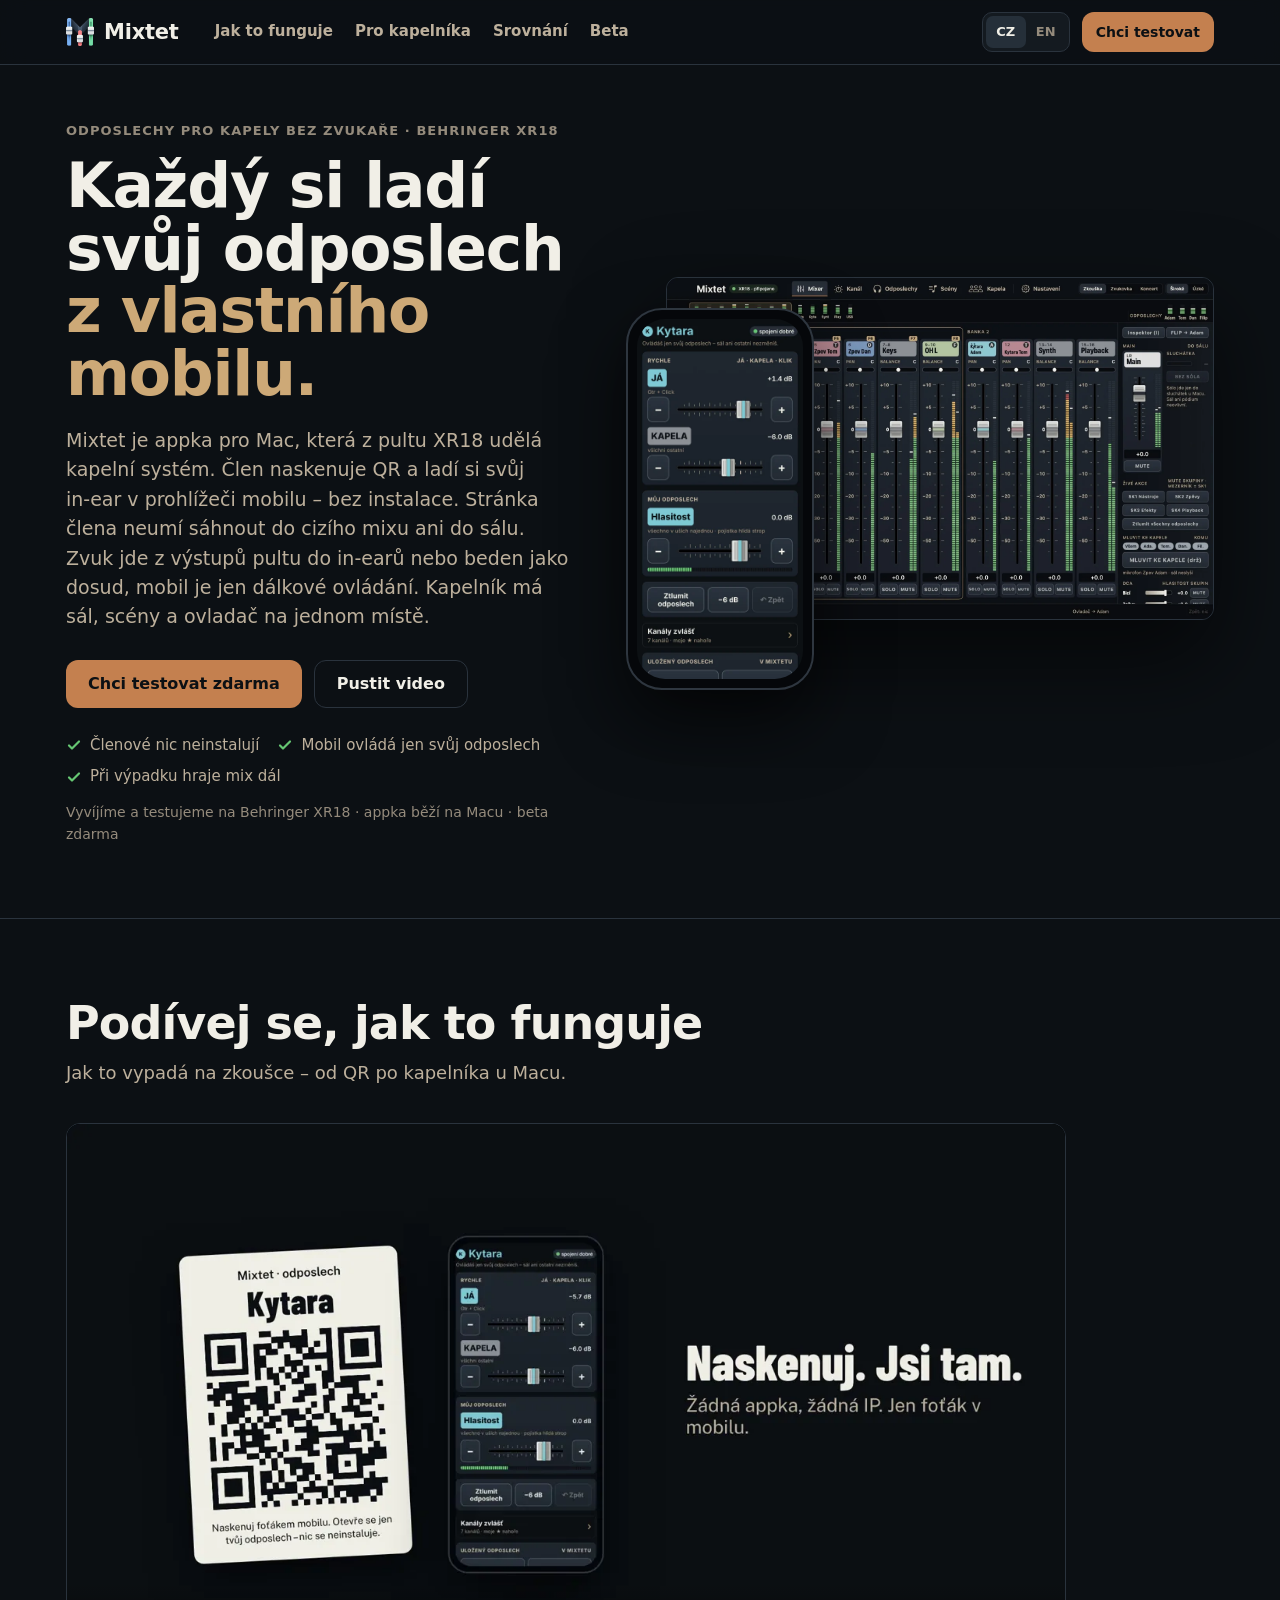
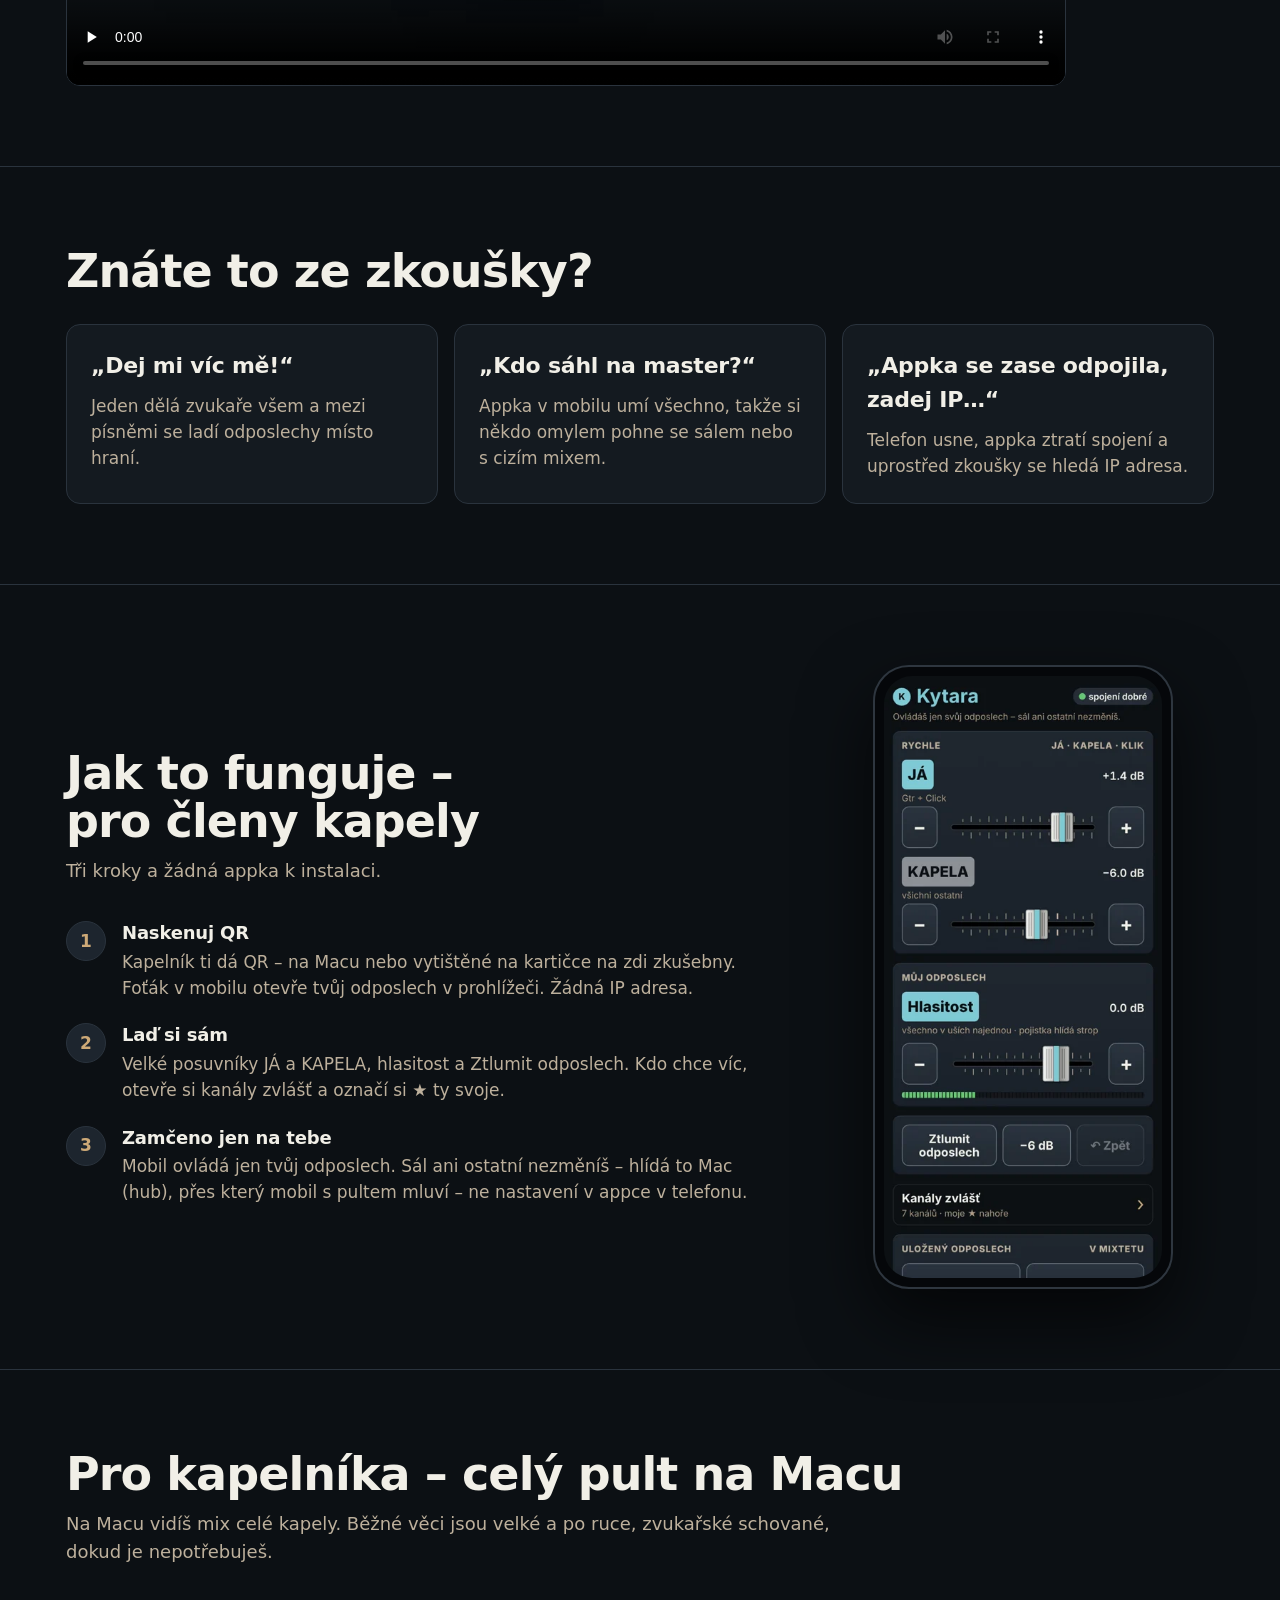
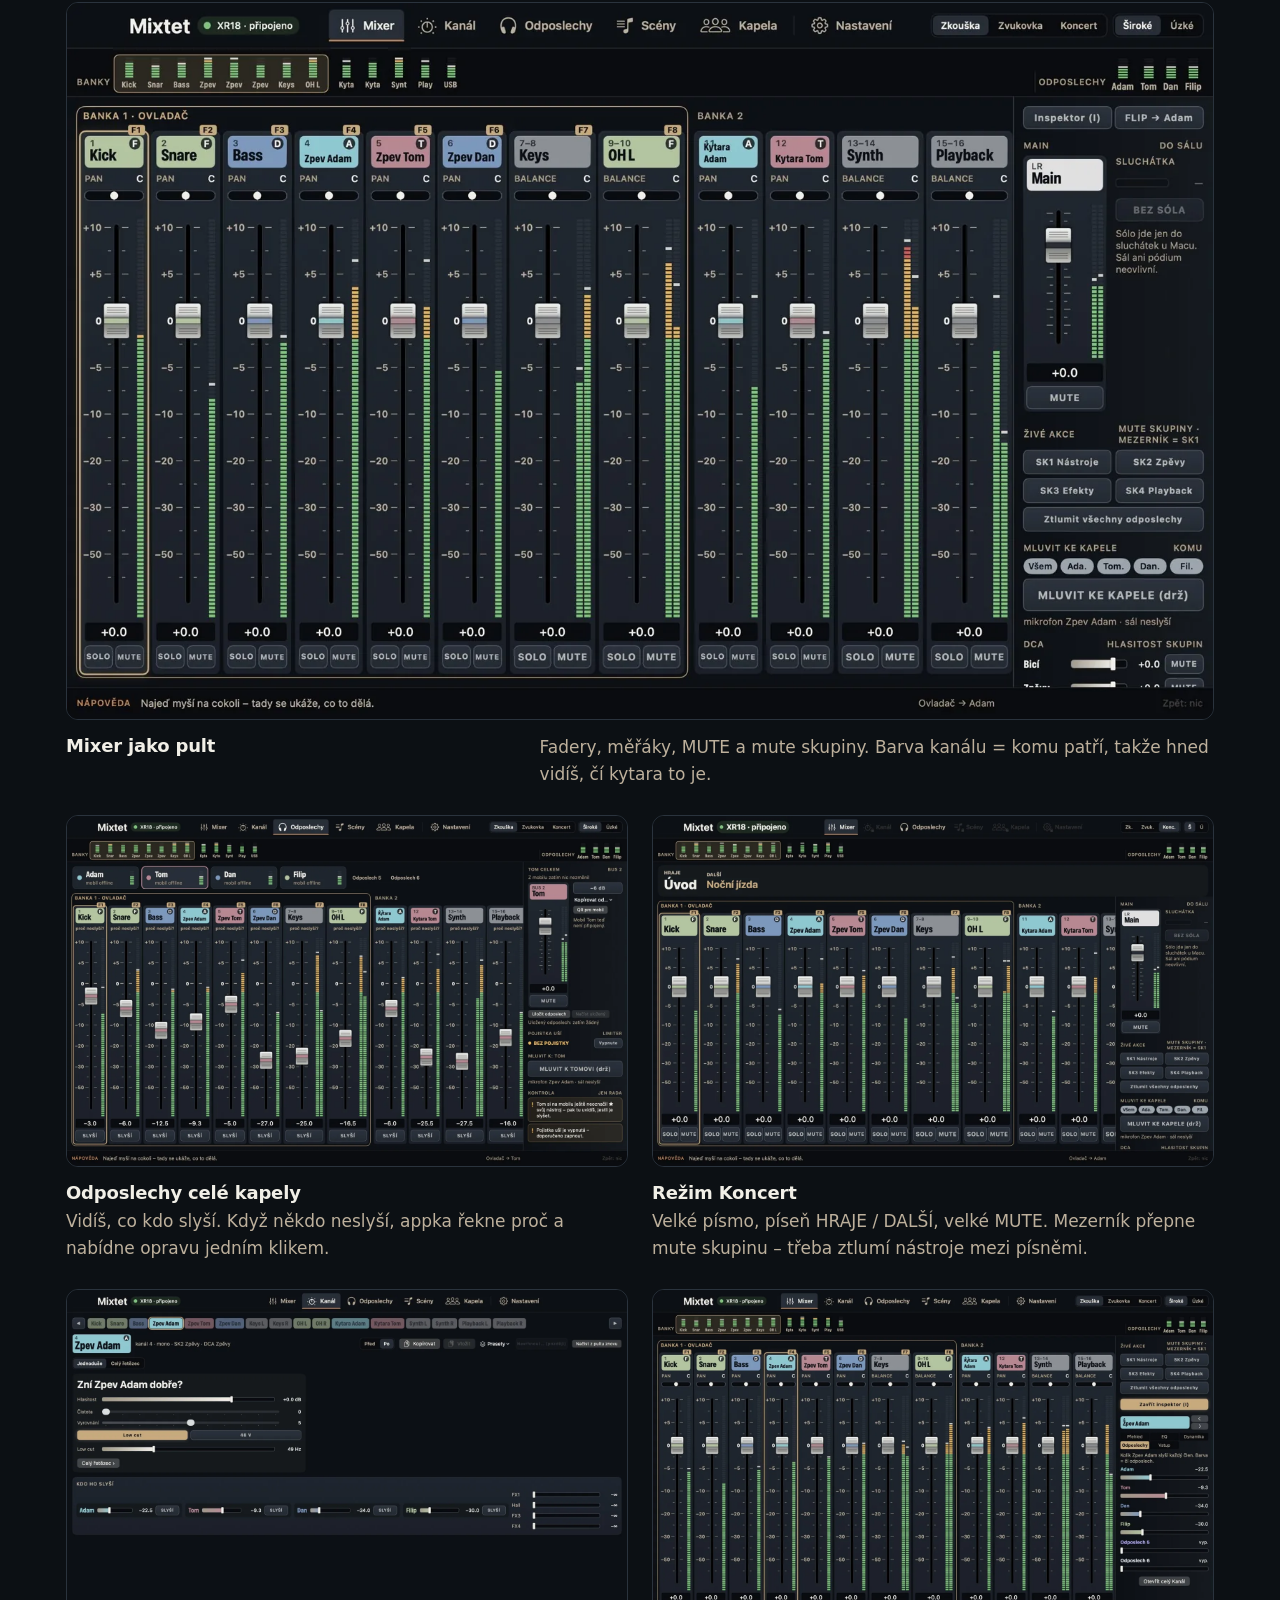
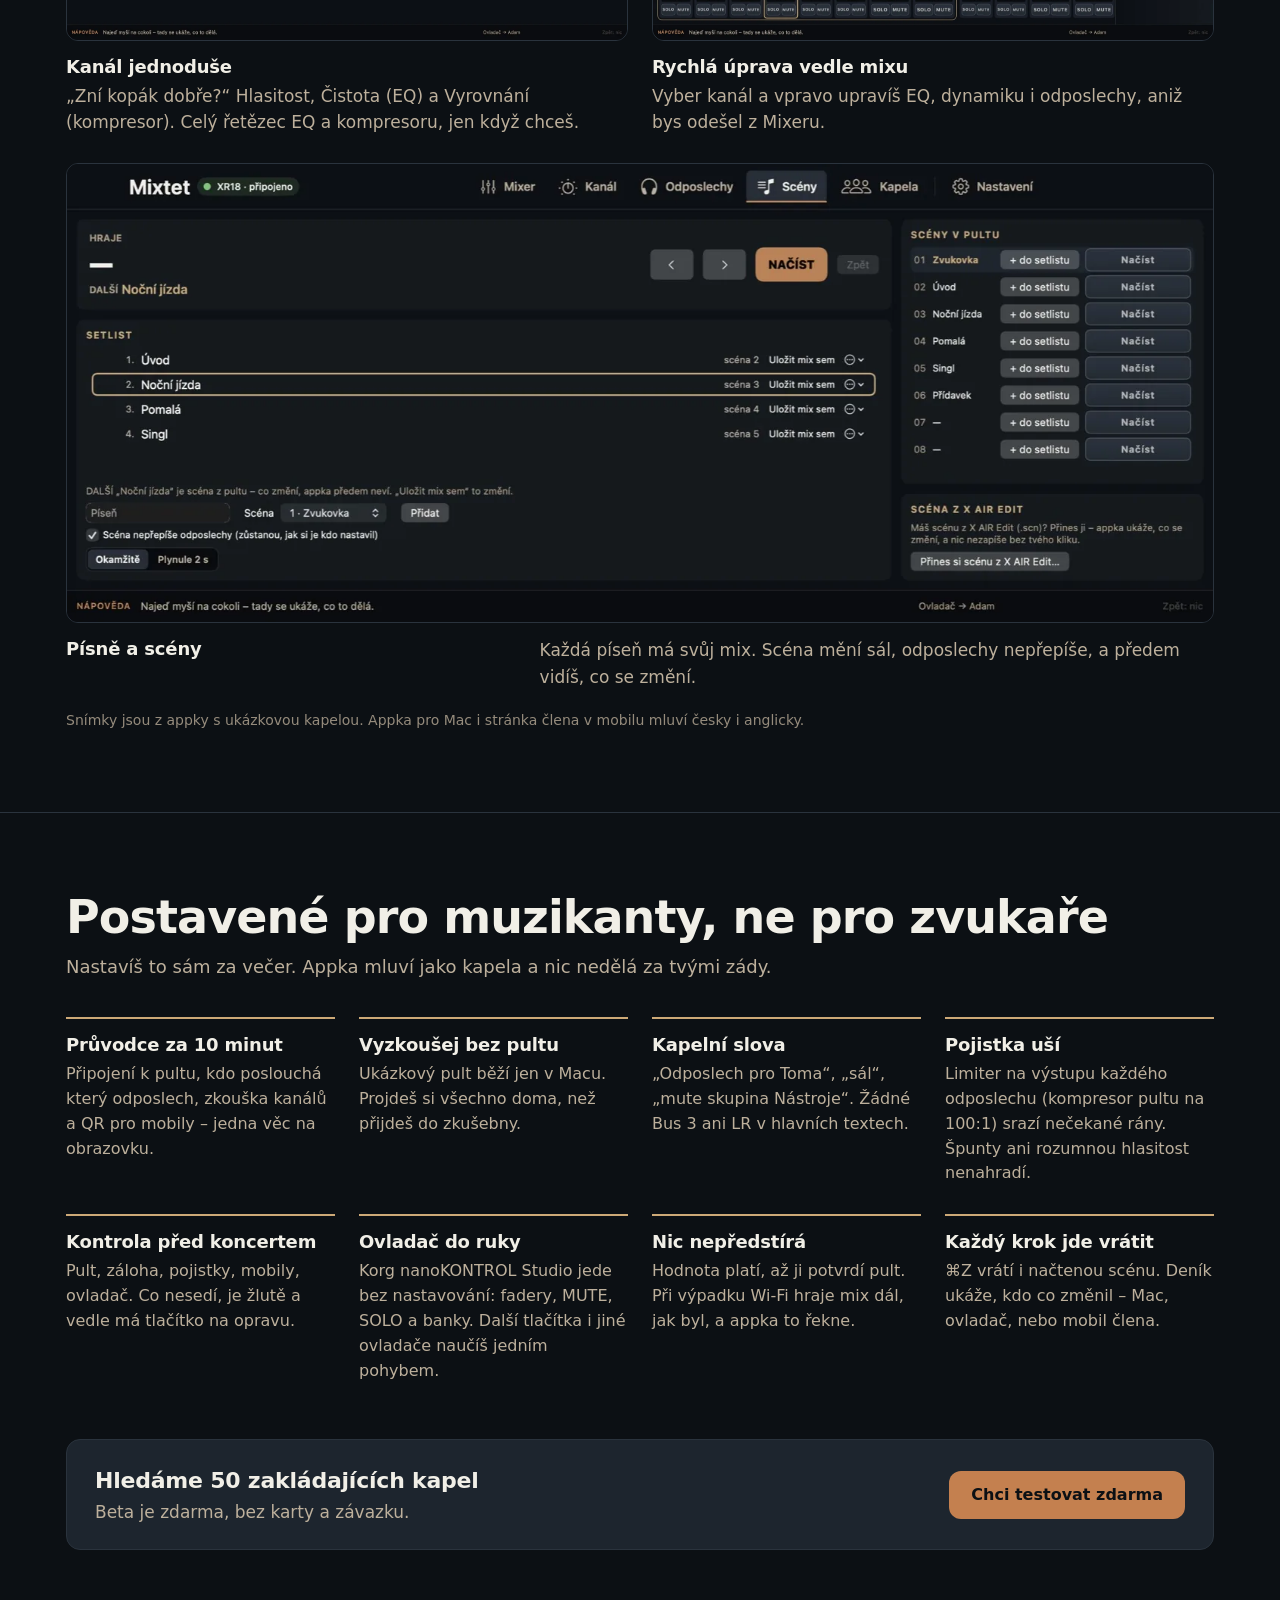
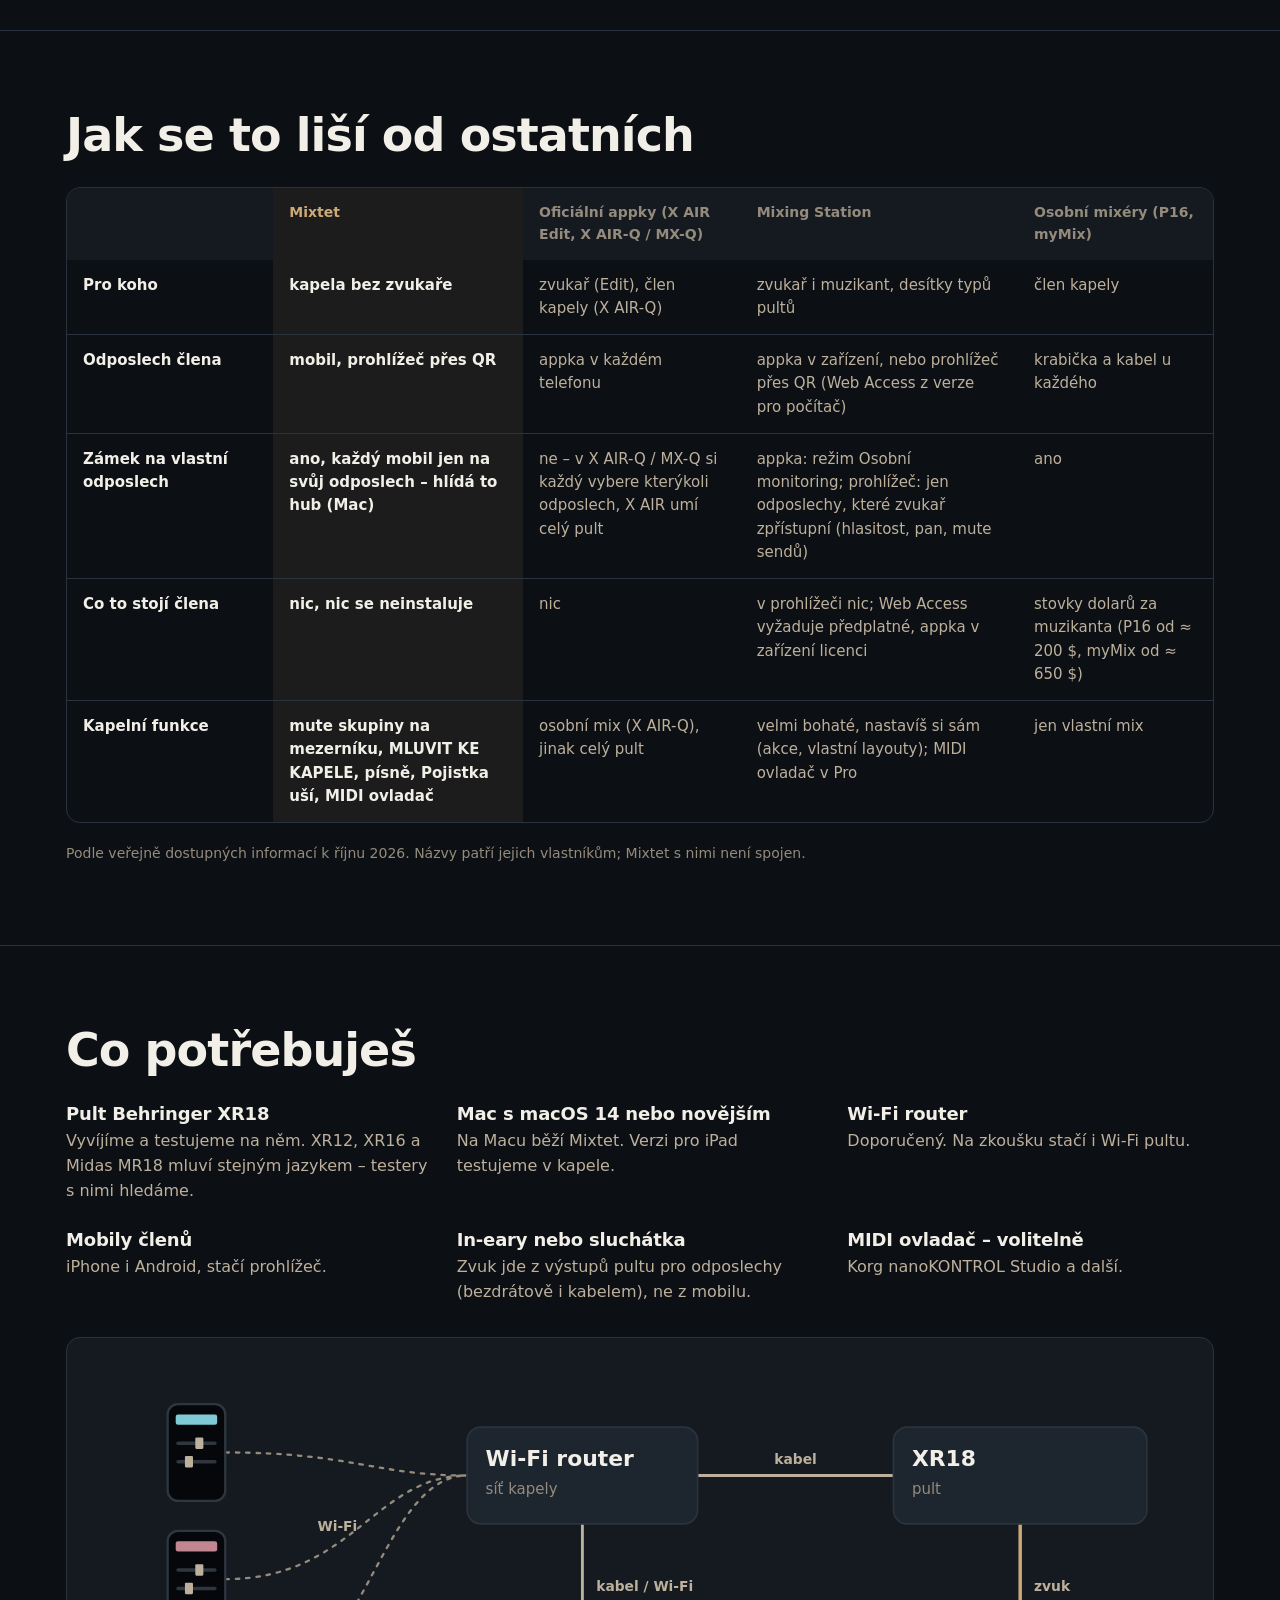
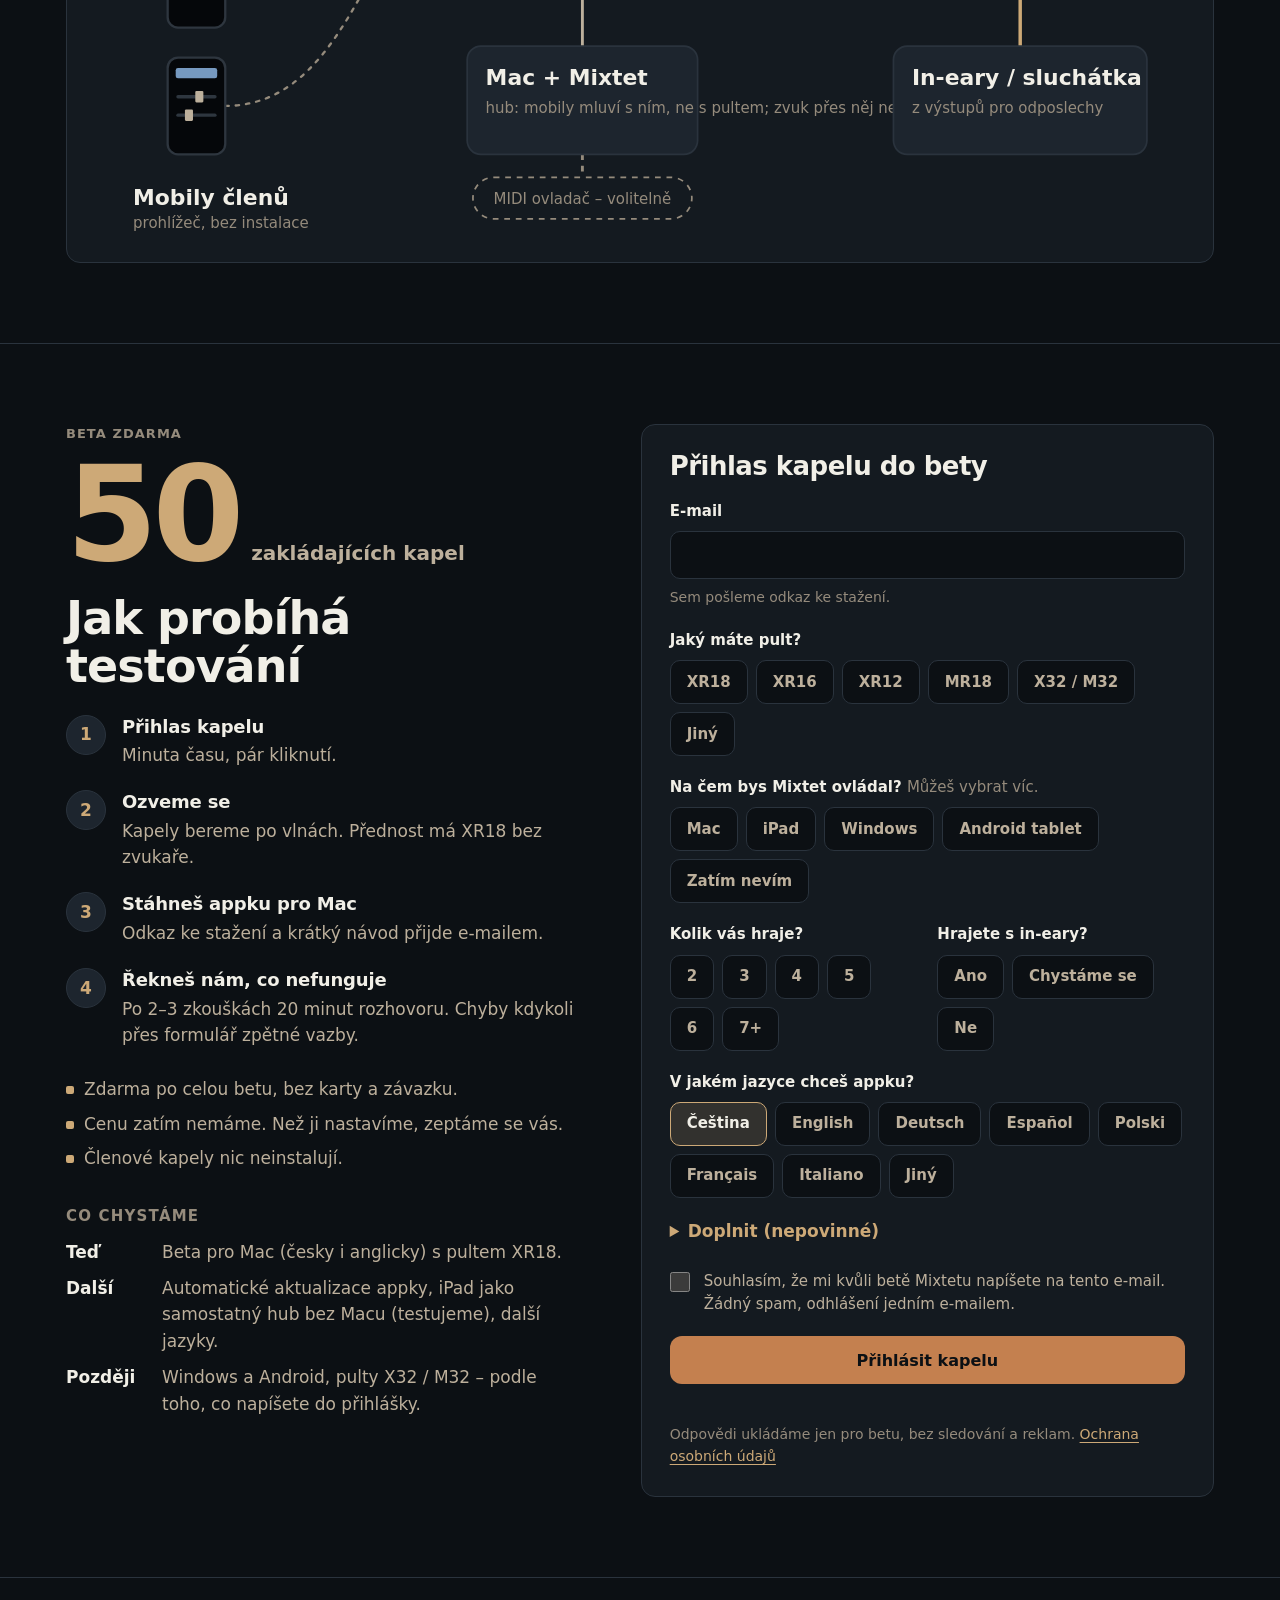
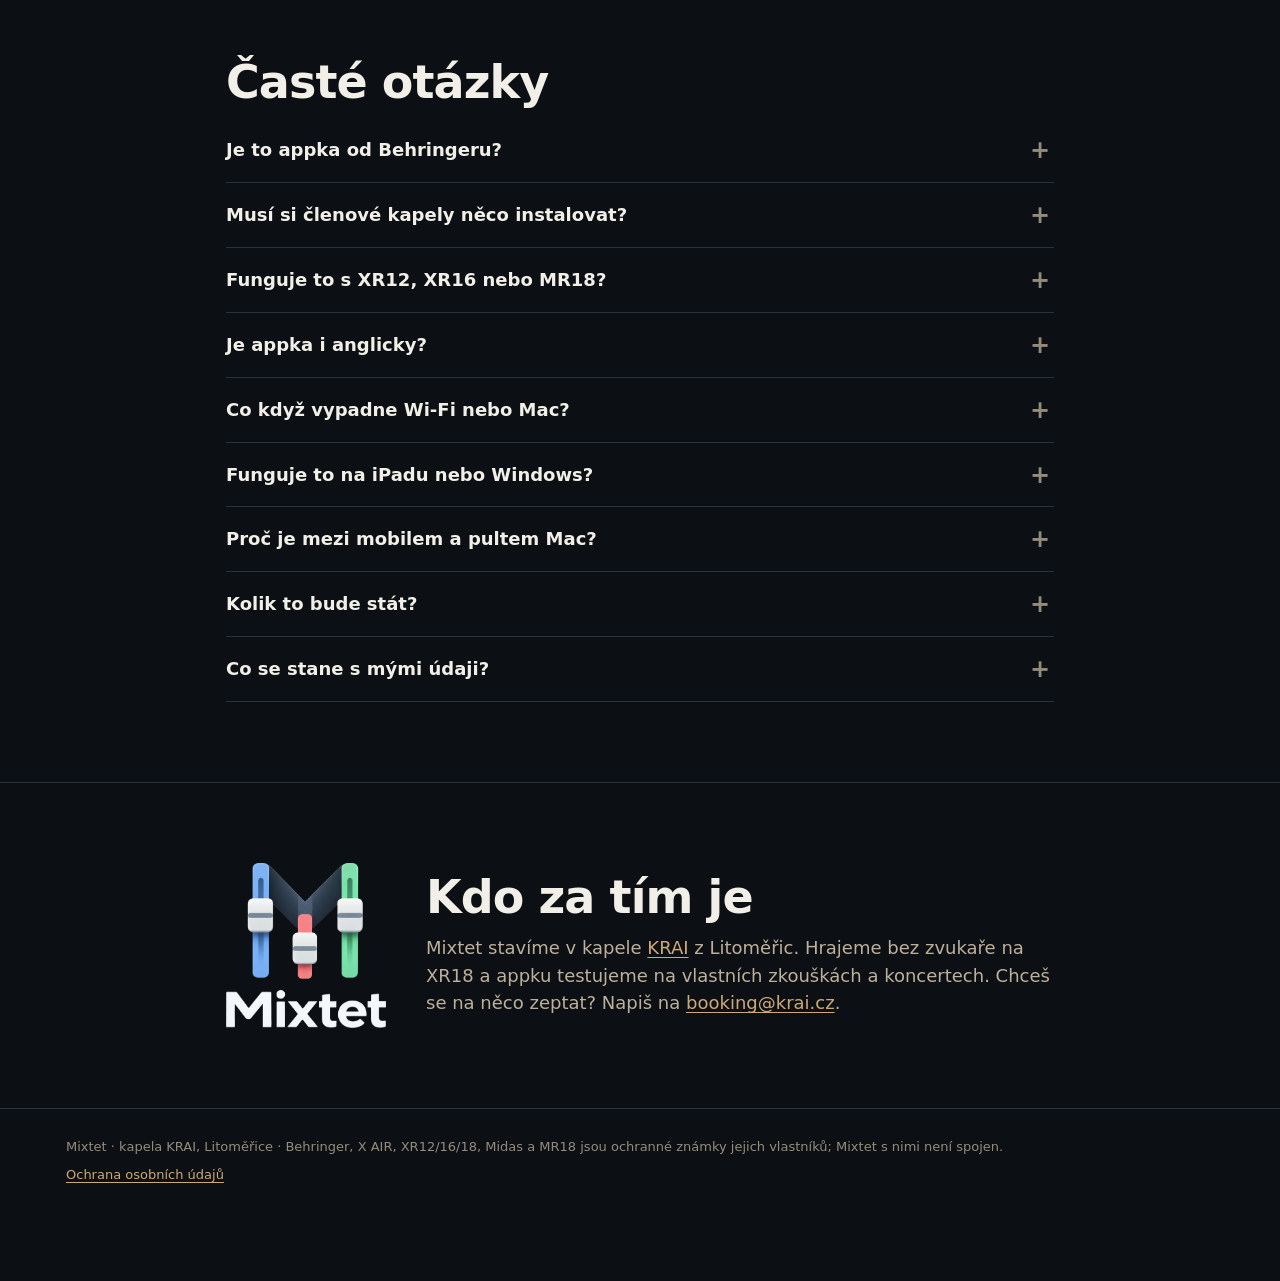
==== commit 30535764: "fix(web): automatické aktualizace zatím v Další (feed ještě není zveřejněný) Co-Authored-By: Claude " ====
--- a/cs/index.html
+++ b/cs/index.html
@@ -118,7 +118,7 @@
     <ol class="steps"><li><span class="n">1</span><div><h3>Přihlas kapelu</h3><p>Minuta času, pár kliknutí.</p></div></li><li><span class="n">2</span><div><h3>Ozveme se</h3><p>Kapely bereme po vlnách. Přednost má XR18 bez zvukaře.</p></div></li><li><span class="n">3</span><div><h3>Stáhneš appku pro Mac</h3><p>Odkaz ke stažení a krátký návod přijde e-mailem.</p></div></li><li><span class="n">4</span><div><h3>Řekneš nám, co nefunguje</h3><p>Po 2–3 zkouškách 20 minut rozhovoru. Chyby kdykoli přes formulář zpětné vazby.</p></div></li></ol>
     <ul class="terms"><li>Zdarma po celou betu, bez karty a závazku.</li><li>Cenu zatím nemáme. Než ji nastavíme, zeptáme se vás.</li><li>Členové kapely nic neinstalují.</li></ul>
     <h3 class="road-h">Co chystáme</h3>
-    <ul class="road"><li><b>Teď</b><span>Beta pro Mac (česky i anglicky) s pultem XR18, automatické aktualizace.</span></li><li><b>Další</b><span>iPad jako samostatný hub bez Macu (testujeme), další jazyky appky.</span></li><li><b>Později</b><span>Windows a Android, pulty X32 / M32 – podle toho, co napíšete do přihlášky.</span></li></ul>
+    <ul class="road"><li><b>Teď</b><span>Beta pro Mac (česky i anglicky) s pultem XR18.</span></li><li><b>Další</b><span>Automatické aktualizace appky, iPad jako samostatný hub bez Macu (testujeme), další jazyky.</span></li><li><b>Později</b><span>Windows a Android, pulty X32 / M32 – podle toho, co napíšete do přihlášky.</span></li></ul>
   </div>
   <div class="formcol" id="join">
     <form id="signup" class="card form" novalidate>
